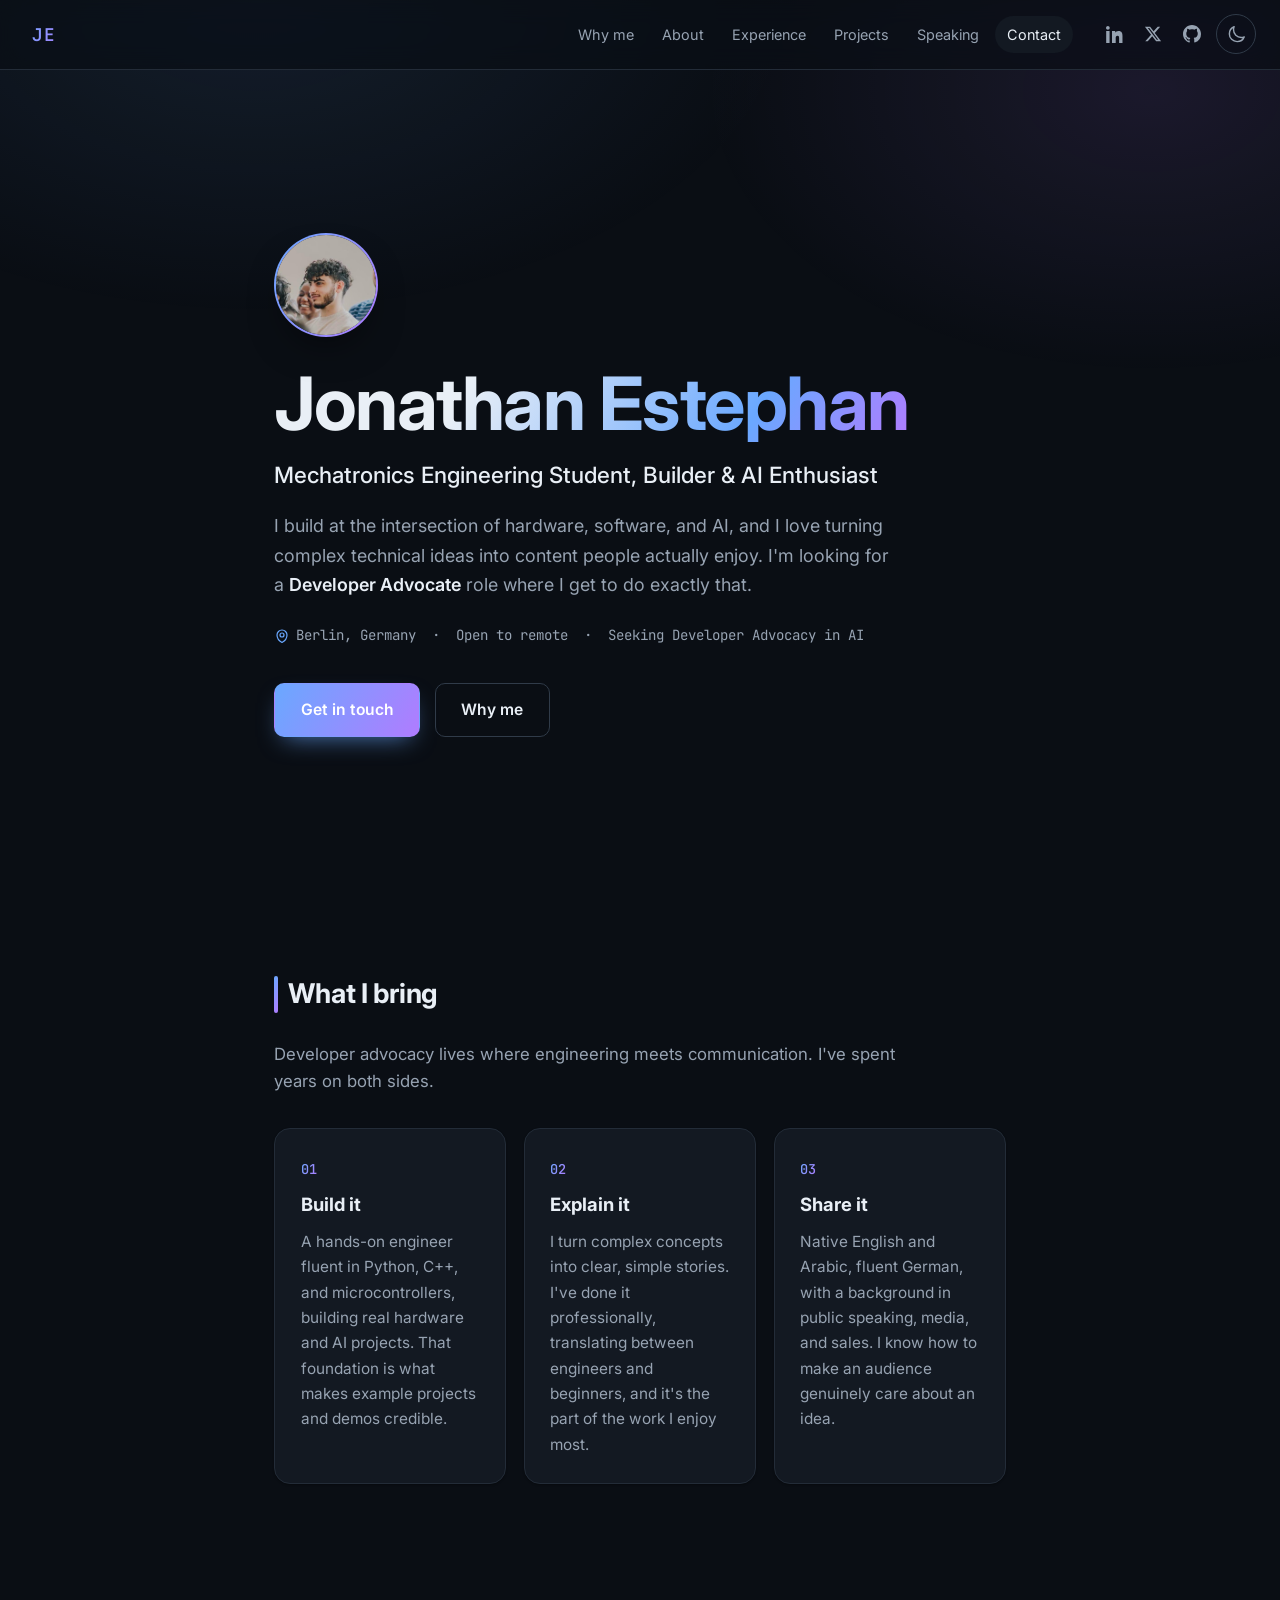
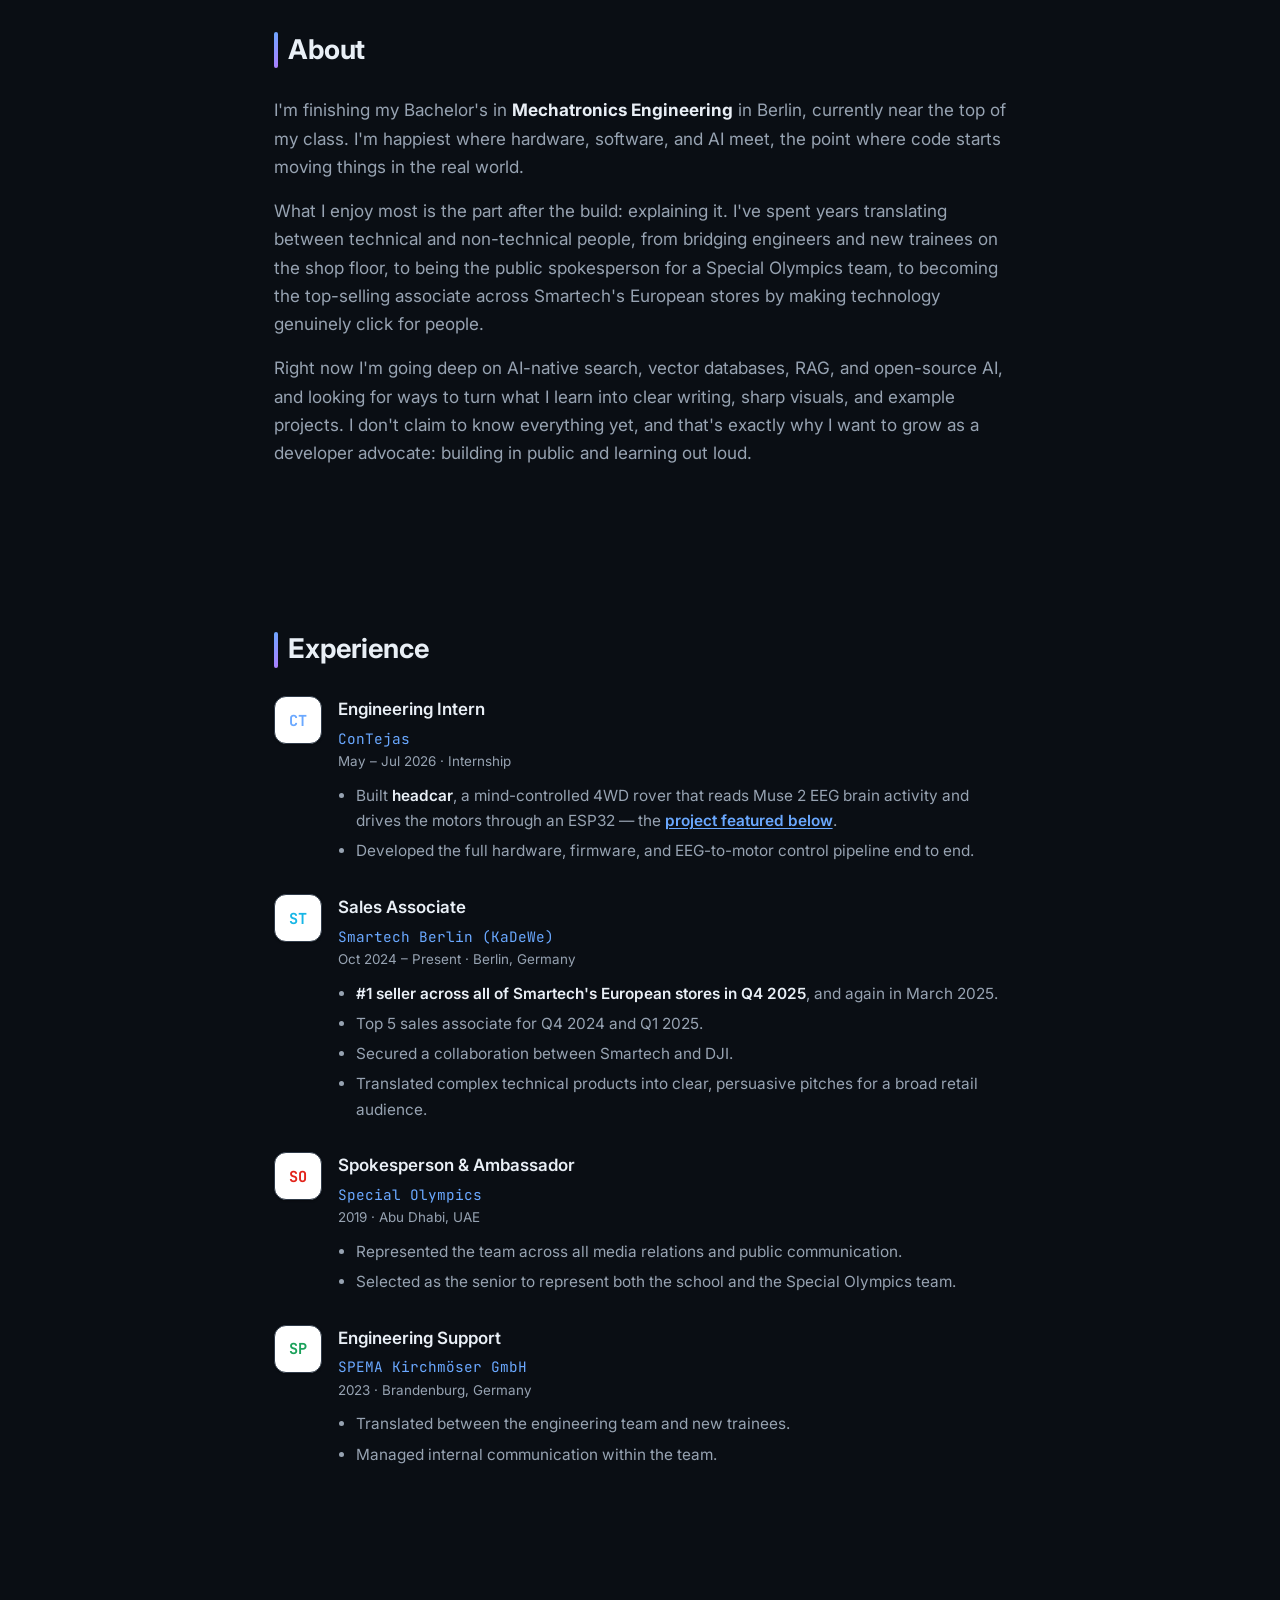
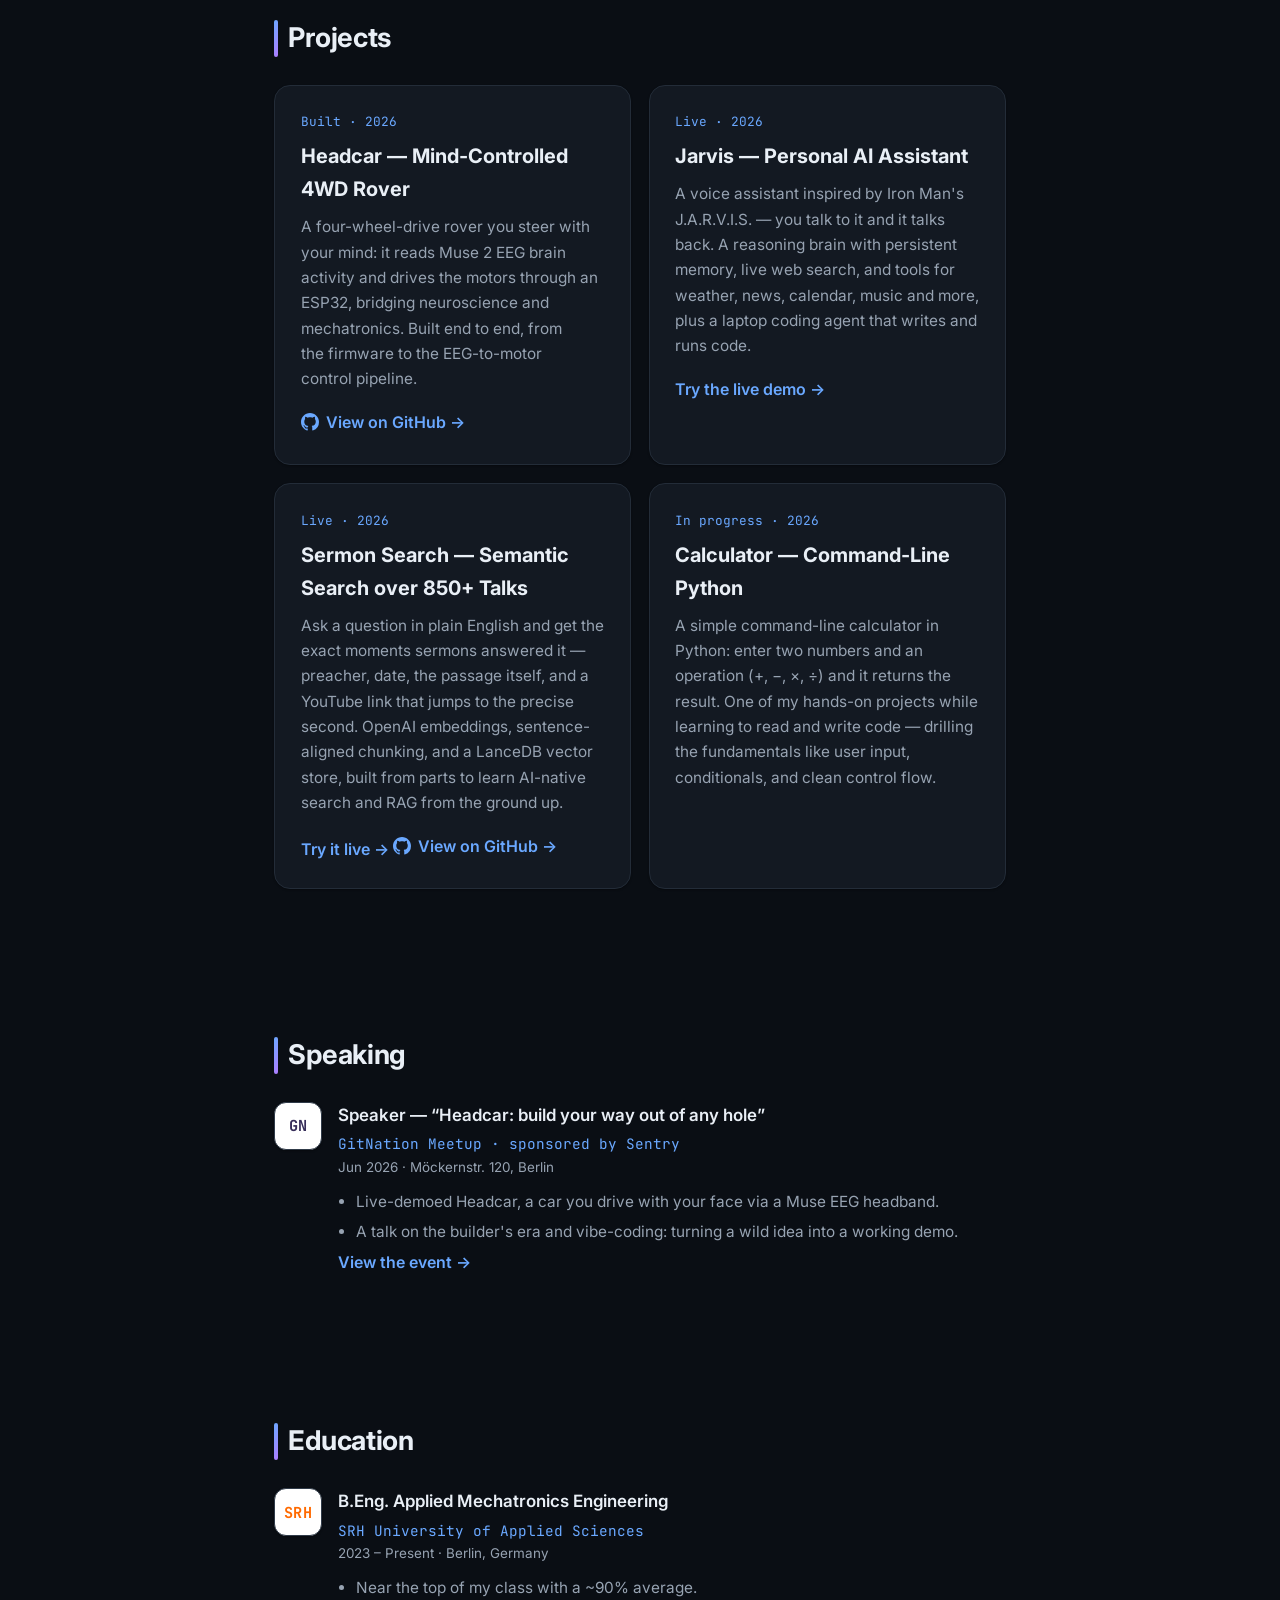
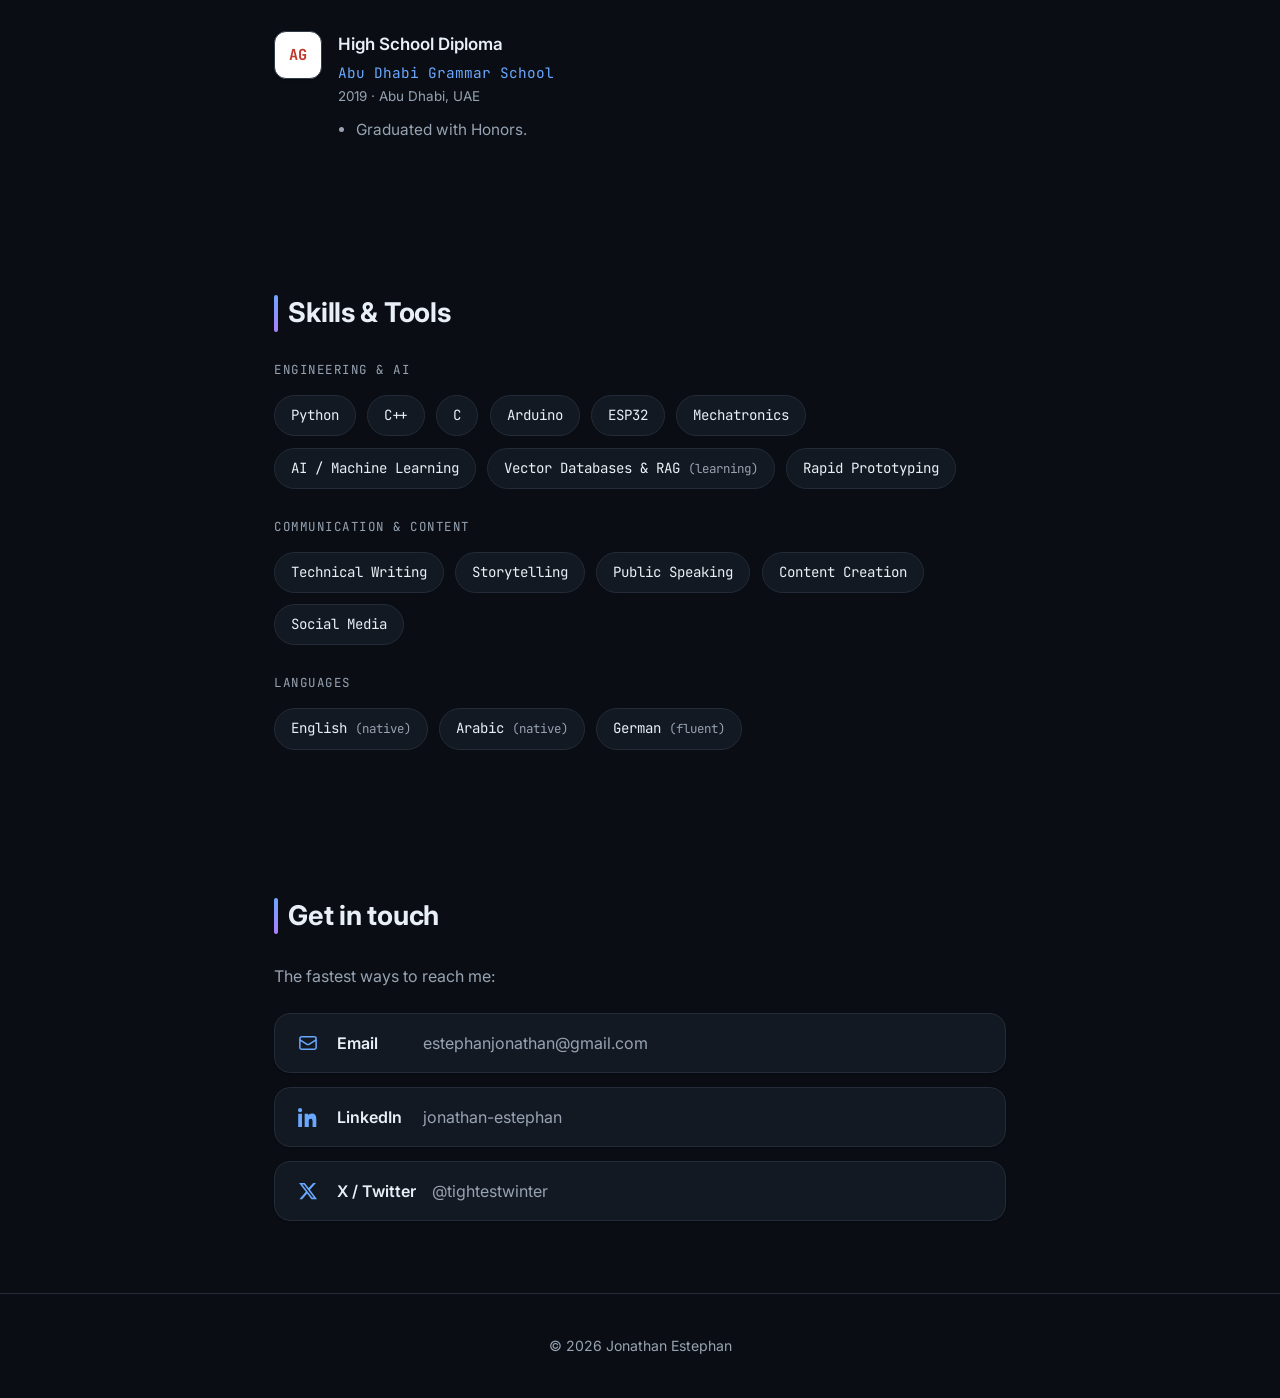
==== index.html @ 9e96f010 "Site: sermon search is live — card gets Try it live + GitHub links Co-Authored-By: Claude Fable 5 <n" ====
<!DOCTYPE html>
<!--
  ============================================================================
  index.html  —  Jonathan Estephan's personal website
  ============================================================================
  This is the STRUCTURE of the page (the skeleton).
  - HTML = content & structure  (this file)
  - CSS  = looks & layout       (styles.css)
  - JS   = behaviour/interaction (script.js)

  Single-page site, in order:
    1. <header>            sticky top bar (logo + light/dark toggle)
    2. <section id="hero">       big intro + pitch
    3. <section id="value">      "Build it · Explain it · Share it"
    4. <section id="about">      the story
    5. <section id="experience"> work history
    6. <section id="projects">   the rover
    7. <section id="education">  degrees
    8. <section id="skills">     skills & tools
    9. <section id="contact">    email, LinkedIn, X
  Print (Ctrl/Cmd+P) shows a lean CV: Experience, Projects, Education, Skills.
    9. <footer>
  ============================================================================
-->
<html lang="en">

<head>
  <!-- charset = which characters the page understands. utf-8 supports almost everything. -->
  <meta charset="UTF-8" />

  <!-- This line makes the site resize nicely on phones (very important for recruiters on mobile). -->
  <meta name="viewport" content="width=device-width, initial-scale=1.0" />

  <!-- The text shown in the browser tab and in Google search results. -->
  <title>Jonathan Estephan — Builder, Communicator &amp; AI Enthusiast</title>

  <!-- A one-line description search engines show under the title. -->
  <meta name="description"
    content="Jonathan Estephan — Mechatronics engineer and AI enthusiast who turns complex technical ideas into clear content. Seeking a Developer Advocate role." />

  <!-- Favicon (browser tab icon) + Apple touch icon: circular profile photo. -->
  <link rel="icon" type="image/png" href="favicon-avatar.png" />
  <link rel="apple-touch-icon" href="favicon-avatar.png" />

  <!-- Link to our stylesheet (the file that controls how everything looks). -->
  <link rel="stylesheet" href="styles.css" />

  <!-- Load clean fonts from Google Fonts. 'Inter' for body text, 'JetBrains Mono' for techy accents. -->
  <link rel="preconnect" href="https://fonts.googleapis.com" />
  <link rel="preconnect" href="https://fonts.gstatic.com" crossorigin />
  <link
    href="https://fonts.googleapis.com/css2?family=Inter:wght@400;500;600;700&family=JetBrains+Mono:wght@400;500&display=swap"
    rel="stylesheet" />
</head>

<body>

  <!-- ======================================================================
       1. HEADER  —  sticky bar at the very top
       ====================================================================== -->
  <header class="site-header">
    <!-- Logo on the left: shows "JE" initials at the top of the page, then
         smoothly cross-fades into a small profile photo as you scroll down.
         The swap is driven by the "scrolled" class that script.js toggles. -->
    <a href="#hero" class="logo" aria-label="Jonathan Estephan — back to top">
      <span class="logo-text">JE</span>
      <span class="logo-photo"><img src="me.jpeg" alt="" /></span>
    </a>

    <!-- Section nav. Hidden at the top of the page, then pops up (fade + slide)
         exactly like the avatar once you've scrolled past the hero. On mobile
         these collapse and the bottom dock (further down) takes over instead. -->
    <nav class="nav" aria-label="Sections">
      <a href="#value">Why me</a>
      <a href="#about">About</a>
      <a href="#experience">Experience</a>
      <a href="#projects">Projects</a>
      <a href="#speaking">Speaking</a>
      <a href="#contact">Contact</a>
    </nav>

    <!-- Social links (always visible in the header). -->
    <div class="socials">
      <a class="social-link" href="https://www.linkedin.com/in/jonathan-estephan-96b129334/"
        target="_blank" rel="noopener" aria-label="LinkedIn">
        <svg viewBox="0 0 24 24" fill="currentColor" aria-hidden="true"><path d="M4.98 3.5A2.5 2.5 0 1 1 0 3.5a2.5 2.5 0 0 1 4.98 0zM.25 8h4.5V24H.25zM8 8h4.3v2.2h.06c.6-1.1 2.06-2.25 4.24-2.25 4.53 0 5.37 2.98 5.37 6.86V24h-4.5v-6.32c0-1.51-.03-3.45-2.1-3.45-2.1 0-2.42 1.64-2.42 3.34V24H8z"/></svg>
      </a>
      <a class="social-link" href="https://x.com/tightestwinter"
        target="_blank" rel="noopener" aria-label="X (Twitter)">
        <svg viewBox="0 0 24 24" fill="currentColor" aria-hidden="true"><path d="M18.244 2.25h3.308l-7.227 8.26 8.502 11.24H16.17l-5.214-6.817L4.99 21.75H1.68l7.73-8.835L1.254 2.25H8.08l4.713 6.231 5.45-6.231zm-1.161 17.52h1.833L7.084 4.126H5.117z"/></svg>
      </a>
      <a class="social-link" href="https://github.com/Estephan14"
        target="_blank" rel="noopener" aria-label="GitHub">
        <svg viewBox="0 0 16 16" fill="currentColor" aria-hidden="true"><path fill-rule="evenodd" d="M8 0C3.58 0 0 3.58 0 8c0 3.54 2.29 6.53 5.47 7.59.4.07.55-.17.55-.38 0-.19-.01-.82-.01-1.49-2.01.37-2.53-.49-2.69-.94-.09-.23-.48-.94-.82-1.13-.28-.15-.68-.52-.01-.53.63-.01 1.08.58 1.23.82.72 1.21 1.87.87 2.33.66.07-.52.28-.87.51-1.07-1.78-.2-3.64-.89-3.64-3.95 0-.87.31-1.59.82-2.15-.08-.2-.36-1.02.08-2.12 0 0 .67-.21 2.2.82.64-.18 1.32-.27 2-.27.68 0 1.36.09 2 .27 1.53-1.04 2.2-.82 2.2-.82.44 1.1.16 1.92.08 2.12.51.56.82 1.27.82 2.15 0 3.07-1.87 3.75-3.65 3.95.29.25.54.73.54 1.48 0 1.07-.01 1.93-.01 2.2 0 .21.15.46.55.38A8.013 8.013 0 0 0 16 8c0-4.42-3.58-8-8-8Z"/></svg>
      </a>
    </div>

    <!-- The light/dark toggle. Both icons live here; CSS shows the right one
         for the current theme (no JavaScript icon-swapping needed). -->
    <button id="theme-toggle" class="theme-toggle" aria-label="Toggle light and dark mode">
      <svg class="icon-moon" viewBox="0 0 24 24" fill="none" stroke="currentColor" stroke-width="1.8" stroke-linecap="round" stroke-linejoin="round" aria-hidden="true"><path d="M21.752 15.002A9.72 9.72 0 0 1 18 15.75c-5.385 0-9.75-4.365-9.75-9.75 0-1.33.266-2.597.748-3.752A9.753 9.753 0 0 0 3 11.25C3 16.635 7.365 21 12.75 21a9.753 9.753 0 0 0 9.002-5.998Z"/></svg>
      <svg class="icon-sun" viewBox="0 0 24 24" fill="none" stroke="currentColor" stroke-width="1.8" stroke-linecap="round" stroke-linejoin="round" aria-hidden="true"><path d="M12 3v2.25m6.364.386-1.591 1.591M21 12h-2.25m-.386 6.364-1.591-1.591M12 18.75V21m-4.773-4.227-1.591 1.591M5.25 12H3m4.227-4.773L5.636 5.636M15.75 12a3.75 3.75 0 1 1-7.5 0 3.75 3.75 0 0 1 7.5 0Z"/></svg>
    </button>
  </header>

  <!-- ======================================================================
       2. HERO  —  the first big thing visitors see
       ====================================================================== -->
  <section id="hero" class="hero">
    <!-- Avatar: a real photo. The wrapper is the circle; the inner <img> is
         zoomed in slightly and positioned to frame the face. -->
    <div class="avatar">
      <img src="me.jpeg" alt="Jonathan Estephan" />
    </div>

    <!-- The main heading. There should only ever be ONE <h1> per page. -->
    <h1 class="hero-name">Jonathan Estephan</h1>

    <!-- The tagline under your name. -->
    <p class="hero-tagline">Mechatronics Engineering Student, Builder &amp; AI Enthusiast</p>

    <!-- A short pitch that frames what I'm looking for. -->
    <p class="hero-pitch">
      I build at the intersection of hardware, software, and AI, and I love turning
      complex technical ideas into content people actually enjoy. I'm looking for a
      <strong>Developer Advocate</strong> role where I get to do exactly that.
    </p>

    <!-- A short status line: where I am + what I'm after. -->
    <p class="hero-location">
      <svg class="loc-icon" viewBox="0 0 24 24" fill="none" stroke="currentColor" stroke-width="1.8" stroke-linecap="round" stroke-linejoin="round" aria-hidden="true"><path d="M15 10.5a3 3 0 1 1-6 0 3 3 0 0 1 6 0Z"/><path d="M19.5 10.5c0 7.142-7.5 11.25-7.5 11.25S4.5 17.642 4.5 10.5a7.5 7.5 0 1 1 15 0Z"/></svg>
      Berlin, Germany &nbsp;·&nbsp; Open to remote &nbsp;·&nbsp; Seeking Developer Advocacy in AI
    </p>

    <!-- This contact line is hidden on screen and ONLY appears when the page is
         printed / saved as PDF, where it becomes the CV header. -->
    <p class="print-only print-contact">
      <a href="mailto:estephanjonathan@gmail.com">estephanjonathan@gmail.com</a>
      &nbsp;·&nbsp;
      <a href="https://www.linkedin.com/in/jonathan-estephan-96b129334/">linkedin.com/in/jonathan-estephan</a>
      &nbsp;·&nbsp;
      <a href="https://x.com/tightestwinter">x.com/tightestwinter</a>
      &nbsp;·&nbsp; Berlin, Germany &nbsp;·&nbsp; Open to remote
    </p>

    <!-- Call-to-action buttons. (The page still prints to a clean CV via the
         browser's own print dialog / Ctrl+P, styled by the print stylesheet.) -->
    <div class="hero-buttons">
      <a href="#contact" class="btn btn-primary">Get in touch</a>
      <a href="#value" class="btn btn-ghost">Why me</a>
    </div>
  </section>

  <!-- ======================================================================
       3. VALUE  —  the three things a developer advocate does, and why I fit
       ====================================================================== -->
  <section id="value" class="section">
    <h2 class="section-title">What I bring</h2>
    <p class="section-lead">
      Developer advocacy lives where engineering meets communication. I've spent years on both sides.
    </p>

    <div class="pillar-grid">
      <article class="pillar card">
        <span class="pillar-kicker">01</span>
        <h3>Build it</h3>
        <p>
          A hands-on engineer fluent in Python, C++, and microcontrollers, building real
          hardware and AI projects. That foundation is what makes example projects and demos
          credible.
        </p>
      </article>

      <article class="pillar card">
        <span class="pillar-kicker">02</span>
        <h3>Explain it</h3>
        <p>
          I turn complex concepts into clear, simple stories. I've done it professionally,
          translating between engineers and beginners, and it's the part of the work I enjoy most.
        </p>
      </article>

      <article class="pillar card">
        <span class="pillar-kicker">03</span>
        <h3>Share it</h3>
        <p>
          Native English and Arabic, fluent German, with a background in public speaking, media,
          and sales. I know how to make an audience genuinely care about an idea.
        </p>
      </article>
    </div>
  </section>

  <!-- ======================================================================
       4. ABOUT  —  the story
       ====================================================================== -->
  <section id="about" class="section">
    <h2 class="section-title">About</h2>
    <div class="about-text">
      <p>
        I'm finishing my Bachelor's in <strong>Mechatronics Engineering</strong> in Berlin,
        currently near the top of my class. I'm happiest where hardware, software, and AI meet,
        the point where code starts moving things in the real world.
      </p>
      <p>
        What I enjoy most is the part after the build: explaining it. I've spent years
        translating between technical and non-technical people, from bridging engineers and new
        trainees on the shop floor, to being the public spokesperson for a Special Olympics team,
        to becoming the top-selling associate across Smartech's European stores by making
        technology genuinely click for people.
      </p>
      <p>
        Right now I'm going deep on AI-native search, vector databases, RAG, and open-source AI,
        and looking for ways to turn what I learn into clear writing, sharp visuals, and example
        projects. I don't claim to know everything yet, and that's exactly why I want to grow as a
        developer advocate: building in public and learning out loud.
      </p>
    </div>
  </section>

  <!-- ======================================================================
       5. EXPERIENCE  —  work history, framed for advocacy
       ====================================================================== -->
  <section id="experience" class="section">
    <h2 class="section-title">Experience</h2>

    <div class="xp-list">

      <article class="xp-item">
        <!-- Company logo (white chip). Drop a real file at the src path and it
             appears; until then the monogram fallback shows. -->
        <span class="xp-logo" style="--logo: #6aa8ff" aria-hidden="true">
          <img class="xp-logo-img" src="logos/contejas.png" alt="" onerror="this.remove()" />
          <span class="xp-logo-text">CT</span>
        </span>
        <div class="xp-body">
          <p class="xp-role">Engineering Intern</p>
          <p class="xp-org">ConTejas</p>
          <p class="xp-meta">May – Jul 2026 · Internship</p>
          <ul>
            <li>
              Built <strong>headcar</strong>, a mind-controlled 4WD rover that reads Muse 2 EEG
              brain activity and drives the motors through an ESP32 — the
              <a href="#projects" class="inline-link">project featured below</a>.
            </li>
            <li>Developed the full hardware, firmware, and EEG-to-motor control pipeline end to end.</li>
          </ul>
        </div>
      </article>

      <article class="xp-item">
        <span class="xp-logo" style="--logo: #16b6e6" aria-hidden="true">
          <img class="xp-logo-img" src="logos/smartech.png" alt="" onerror="this.remove()" />
          <span class="xp-logo-text">ST</span>
        </span>
        <div class="xp-body">
          <p class="xp-role">Sales Associate</p>
          <p class="xp-org">Smartech Berlin (KaDeWe)</p>
          <p class="xp-meta">Oct 2024 – Present · Berlin, Germany</p>
          <ul>
            <li><strong>#1 seller across all of Smartech's European stores in Q4 2025</strong>, and again in March 2025.</li>
            <li>Top 5 sales associate for Q4 2024 and Q1 2025.</li>
            <li>Secured a collaboration between Smartech and DJI.</li>
            <li>Translated complex technical products into clear, persuasive pitches for a broad retail audience.</li>
          </ul>
        </div>
      </article>

      <article class="xp-item">
        <span class="xp-logo" style="--logo: #e2231a" aria-hidden="true">
          <img class="xp-logo-img" src="logos/special-olympics.png" alt="" onerror="this.remove()" />
          <span class="xp-logo-text">SO</span>
        </span>
        <div class="xp-body">
          <p class="xp-role">Spokesperson &amp; Ambassador</p>
          <p class="xp-org">Special Olympics</p>
          <p class="xp-meta">2019 · Abu Dhabi, UAE</p>
          <ul>
            <li>Represented the team across all media relations and public communication.</li>
            <li>Selected as the senior to represent both the school and the Special Olympics team.</li>
          </ul>
        </div>
      </article>

      <article class="xp-item">
        <span class="xp-logo" style="--logo: #1aa15a" aria-hidden="true">
          <img class="xp-logo-img" src="logos/spema.png" alt="" onerror="this.remove()" />
          <span class="xp-logo-text">SP</span>
        </span>
        <div class="xp-body">
          <p class="xp-role">Engineering Support</p>
          <p class="xp-org">SPEMA Kirchmöser GmbH</p>
          <p class="xp-meta">2023 · Brandenburg, Germany</p>
          <ul>
            <li>Translated between the engineering team and new trainees.</li>
            <li>Managed internal communication within the team.</li>
          </ul>
        </div>
      </article>

    </div>
  </section>

  <!-- ======================================================================
       6. PROJECTS
       ====================================================================== -->
  <section id="projects" class="section">
    <h2 class="section-title">Projects</h2>

    <!-- This is a "card grid". Add more <article class="project-card"> blocks later. -->
    <div class="project-grid">

      <!-- ----- Current project ----- -->
      <article class="project-card card">
        <p class="project-tag">Built · 2026</p>
        <h3 class="project-title">Headcar — Mind-Controlled 4WD Rover</h3>
        <p class="project-desc">
          A four-wheel-drive rover you steer with your mind: it reads Muse 2 EEG brain activity
          and drives the motors through an ESP32, bridging neuroscience and mechatronics. Built
          end to end, from the firmware to the EEG-to-motor control pipeline.
        </p>
        <!-- Link to the project's source code on GitHub. -->
        <a href="https://github.com/TejasQ/headcar" class="project-link" target="_blank" rel="noopener">
          <!-- Inline GitHub logo. fill="currentColor" makes it match the link colour. -->
          <svg class="project-link-icon" viewBox="0 0 16 16" width="18" height="18" aria-hidden="true">
            <path fill="currentColor" fill-rule="evenodd" d="M8 0C3.58 0 0 3.58 0 8c0 3.54 2.29 6.53 5.47 7.59.4.07.55-.17.55-.38 0-.19-.01-.82-.01-1.49-2.01.37-2.53-.49-2.69-.94-.09-.23-.48-.94-.82-1.13-.28-.15-.68-.52-.01-.53.63-.01 1.08.58 1.23.82.72 1.21 1.87.87 2.33.66.07-.52.28-.87.51-1.07-1.78-.2-3.64-.89-3.64-3.95 0-.87.31-1.59.82-2.15-.08-.2-.36-1.02.08-2.12 0 0 .67-.21 2.2.82.64-.18 1.32-.27 2-.27.68 0 1.36.09 2 .27 1.53-1.04 2.2-.82 2.2-.82.44 1.1.16 1.92.08 2.12.51.56.82 1.27.82 2.15 0 3.07-1.87 3.75-3.65 3.95.29.25.54.73.54 1.48 0 1.07-.01 1.93-.01 2.2 0 .21.15.46.55.38A8.013 8.013 0 0 0 16 8c0-4.42-3.58-8-8-8Z"></path>
          </svg>
          View on GitHub →
        </a>
      </article>

      <!-- ----- Jarvis ----- -->
      <article class="project-card card">
        <p class="project-tag">Live · 2026</p>
        <h3 class="project-title">Jarvis — Personal AI Assistant</h3>
        <p class="project-desc">
          A voice assistant inspired by Iron Man's J.A.R.V.I.S. — you talk to it and it talks
          back. A reasoning brain with persistent memory, live web search, and tools for weather,
          news, calendar, music and more, plus a laptop coding agent that writes and runs code.
        </p>
        <a href="https://jarvis-seven-ruddy.vercel.app/demo.html" class="project-link" target="_blank" rel="noopener">
          Try the live demo →
        </a>
      </article>

      <!-- ----- Sermon Search (vector / RAG showcase) ----- -->
      <article class="project-card card">
        <p class="project-tag">Live · 2026</p>
        <h3 class="project-title">Sermon Search — Semantic Search over 850+ Talks</h3>
        <p class="project-desc">
          Ask a question in plain English and get the exact moments sermons answered it —
          preacher, date, the passage itself, and a YouTube link that jumps to the precise
          second. OpenAI embeddings, sentence-aligned chunking, and a LanceDB vector store,
          built from parts to learn AI-native search and RAG from the ground up.
        </p>
        <a href="https://jarvis-seven-ruddy.vercel.app/sermons" class="project-link" target="_blank" rel="noopener">
          Try it live →
        </a>
        <a href="https://github.com/Estephan14/mosaik-sermon-search" class="project-link" target="_blank" rel="noopener">
          <svg class="project-link-icon" viewBox="0 0 16 16" width="18" height="18" aria-hidden="true">
            <path fill="currentColor" fill-rule="evenodd" d="M8 0C3.58 0 0 3.58 0 8c0 3.54 2.29 6.53 5.47 7.59.4.07.55-.17.55-.38 0-.19-.01-.82-.01-1.49-2.01.37-2.53-.49-2.69-.94-.09-.23-.48-.94-.82-1.13-.28-.15-.68-.52-.01-.53.63-.01 1.08.58 1.23.82.72 1.21 1.87.87 2.33.66.07-.52.28-.87.51-1.07-1.78-.2-3.64-.89-3.64-3.95 0-.87.31-1.59.82-2.15-.08-.2-.36-1.02.08-2.12 0 0 .67-.21 2.2.82.64-.18 1.32-.27 2-.27.68 0 1.36.09 2 .27 1.53-1.04 2.2-.82 2.2-.82.44 1.1.16 1.92.08 2.12.51.56.82 1.27.82 2.15 0 3.07-1.87 3.75-3.65 3.95.29.25.54.73.54 1.48 0 1.07-.01 1.93-.01 2.2 0 .21.15.46.55.38A8.013 8.013 0 0 0 16 8c0-4.42-3.58-8-8-8Z"></path>
          </svg>
          View on GitHub →
        </a>
      </article>

      <!-- ----- Calculator ----- -->
      <article class="project-card card">
        <p class="project-tag">In progress · 2026</p>
        <h3 class="project-title">Calculator — Command-Line Python</h3>
        <p class="project-desc">
          A simple command-line calculator in Python: enter two numbers and an operation
          (+, −, ×, ÷) and it returns the result. One of my hands-on projects while learning
          to read and write code — drilling the fundamentals like user input, conditionals,
          and clean control flow.
        </p>
      </article>

    </div>
  </section>

  <!-- ======================================================================
       6.5 SPEAKING
       ====================================================================== -->
  <section id="speaking" class="section">
    <h2 class="section-title">Speaking</h2>

    <div class="xp-list">
      <article class="xp-item">
        <span class="xp-logo" style="--logo: #362d59" aria-hidden="true">
          <span class="xp-logo-text">GN</span>
        </span>
        <div class="xp-body">
          <p class="xp-role">Speaker — &ldquo;Headcar: build your way out of any hole&rdquo;</p>
          <p class="xp-org">GitNation Meetup · sponsored by Sentry</p>
          <p class="xp-meta">Jun 2026 · Möckernstr. 120, Berlin</p>
          <ul>
            <li>Live-demoed Headcar, a car you drive with your face via a Muse EEG headband.</li>
            <li>A talk on the builder's era and vibe-coding: turning a wild idea into a working demo.</li>
          </ul>
          <!-- The event's public page — my name is on the speaker agenda
               ("20:25 — How I Built a Brain Controlled Car with AI"). -->
          <a href="https://lu.ma/y5qr2i2t" class="project-link" target="_blank" rel="noopener">
            View the event →
          </a>
        </div>
      </article>
    </div>
  </section>

  <!-- ======================================================================
       7. EDUCATION
       ====================================================================== -->
  <section id="education" class="section">
    <h2 class="section-title">Education</h2>

    <div class="xp-list">
      <article class="xp-item">
        <span class="xp-logo" style="--logo: #ff6a00" aria-hidden="true">
          <img class="xp-logo-img" src="logos/srh.png" alt="" onerror="this.remove()" />
          <span class="xp-logo-text">SRH</span>
        </span>
        <div class="xp-body">
          <p class="xp-role">B.Eng. Applied Mechatronics Engineering</p>
          <p class="xp-org">SRH University of Applied Sciences</p>
          <p class="xp-meta">2023 – Present · Berlin, Germany</p>
          <ul>
            <li>Near the top of my class with a ~90% average.</li>
          </ul>
        </div>
      </article>

      <article class="xp-item">
        <span class="xp-logo" style="--logo: #c0392b" aria-hidden="true">
          <img class="xp-logo-img" src="logos/ags.png" alt="" onerror="this.remove()" />
          <span class="xp-logo-text">AG</span>
        </span>
        <div class="xp-body">
          <p class="xp-role">High School Diploma</p>
          <p class="xp-org">Abu Dhabi Grammar School</p>
          <p class="xp-meta">2019 · Abu Dhabi, UAE</p>
          <ul>
            <li>Graduated with Honors.</li>
          </ul>
        </div>
      </article>
    </div>
  </section>

  <!-- ======================================================================
       8. SKILLS & TOOLS  —  grouped for quick scanning
       ====================================================================== -->
  <section id="skills" class="section">
    <h2 class="section-title">Skills &amp; Tools</h2>

    <div class="skill-group">
      <p class="skill-group-title">Engineering &amp; AI</p>
      <ul class="skill-tags">
        <li>Python</li>
        <li>C++</li>
        <li>C</li>
        <li>Arduino</li>
        <li>ESP32</li>
        <li>Mechatronics</li>
        <li>AI / Machine Learning</li>
        <li>Vector Databases &amp; RAG <span class="tag-note">(learning)</span></li>
        <li>Rapid Prototyping</li>
      </ul>
    </div>

    <div class="skill-group">
      <p class="skill-group-title">Communication &amp; Content</p>
      <ul class="skill-tags">
        <li>Technical Writing</li>
        <li>Storytelling</li>
        <li>Public Speaking</li>
        <li>Content Creation</li>
        <li>Social Media</li>
      </ul>
    </div>

    <div class="skill-group">
      <p class="skill-group-title">Languages</p>
      <ul class="skill-tags">
        <li>English <span class="tag-note">(native)</span></li>
        <li>Arabic <span class="tag-note">(native)</span></li>
        <li>German <span class="tag-note">(fluent)</span></li>
      </ul>
    </div>
  </section>

  <!-- ======================================================================
       8. CONTACT  —  the main goal of the site
       ====================================================================== -->
  <section id="contact" class="section contact">
    <h2 class="section-title">Get in touch</h2>
    <p class="contact-intro">The fastest ways to reach me:</p>

    <div class="contact-list">
      <!-- Email: the "mailto:" makes it open the visitor's email app when clicked. -->
      <a class="contact-item card" href="mailto:estephanjonathan@gmail.com">
        <span class="contact-icon">
          <svg viewBox="0 0 24 24" fill="none" stroke="currentColor" stroke-width="1.8" stroke-linecap="round" stroke-linejoin="round" aria-hidden="true"><path d="M21.75 6.75v10.5a2.25 2.25 0 0 1-2.25 2.25h-15a2.25 2.25 0 0 1-2.25-2.25V6.75m19.5 0A2.25 2.25 0 0 0 19.5 4.5h-15a2.25 2.25 0 0 0-2.25 2.25m19.5 0v.243a2.25 2.25 0 0 1-1.07 1.916l-7.5 4.615a2.25 2.25 0 0 1-2.36 0L3.32 8.91a2.25 2.25 0 0 1-1.07-1.916V6.75"/></svg>
        </span>
        <span class="contact-label">Email</span>
        <span class="contact-value">estephanjonathan@gmail.com</span>
      </a>

      <!-- LinkedIn: target="_blank" opens it in a new tab; rel="noopener" is a safety best-practice. -->
      <a class="contact-item card" href="https://www.linkedin.com/in/jonathan-estephan-96b129334/"
        target="_blank" rel="noopener">
        <span class="contact-icon">
          <svg viewBox="0 0 24 24" fill="currentColor" aria-hidden="true"><path d="M4.98 3.5A2.5 2.5 0 1 1 0 3.5a2.5 2.5 0 0 1 4.98 0zM.25 8h4.5V24H.25zM8 8h4.3v2.2h.06c.6-1.1 2.06-2.25 4.24-2.25 4.53 0 5.37 2.98 5.37 6.86V24h-4.5v-6.32c0-1.51-.03-3.45-2.1-3.45-2.1 0-2.42 1.64-2.42 3.34V24H8z"/></svg>
        </span>
        <span class="contact-label">LinkedIn</span>
        <span class="contact-value">jonathan-estephan</span>
      </a>

      <!-- X / Twitter -->
      <a class="contact-item card" href="https://x.com/tightestwinter" target="_blank" rel="noopener">
        <span class="contact-icon">
          <svg viewBox="0 0 24 24" fill="currentColor" aria-hidden="true"><path d="M18.244 2.25h3.308l-7.227 8.26 8.502 11.24H16.17l-5.214-6.817L4.99 21.75H1.68l7.73-8.835L1.254 2.25H8.08l4.713 6.231 5.45-6.231zm-1.161 17.52h1.833L7.084 4.126H5.117z"/></svg>
        </span>
        <span class="contact-label">X / Twitter</span>
        <span class="contact-value">@tightestwinter</span>
      </a>

      <!-- Tip: visitors can also hit "Save as PDF" in the hero to get my CV. -->
    </div>
  </section>

  <!-- ======================================================================
       9. FOOTER
       ====================================================================== -->
  <footer class="site-footer">
    <!-- The year is filled in automatically by script.js so it's never out of date. -->
    <p>© <span id="year"></span> Jonathan Estephan</p>
  </footer>

  <!-- ======================================================================
       MOBILE DOCK  —  a thumb-friendly floating toolbar (phones only)
       ====================================================================== -->
  <nav class="dock" aria-label="Quick navigation">
    <a href="#about">About</a>
    <a href="#experience">Work</a>
    <a href="#projects">Projects</a>
    <a href="#speaking">Speaking</a>
    <a href="#contact">Contact</a>
  </nav>

  <!-- Load the JavaScript LAST so the HTML above already exists when the script runs. -->
  <script src="script.js"></script>
</body>

</html>
---- styles.css ----
/* ===========================================================================
   styles.css  —  all the LOOKS for the site
   ===========================================================================
   Reading order:
     1.  Variables (colours/sizes) + light/dark themes
     2.  Global resets, base styles & nice-to-haves (scrollbar, selection…)
     3.  Header
     4.  Hero
     5.  Generic section styles
     5b. Value pillars
     5c. Experience timeline
     6.  About
     6b. Skills
     7.  Projects
     8.  Contact
     9.  Footer
     10. Scroll-reveal animation
     11. Mobile responsiveness
     12. PRINT  —  turns the page into a polished PDF / CV
   =========================================================================== */


/* ---------------------------------------------------------------------------
   1. VARIABLES
   ---------------------------------------------------------------------------
   ':root' = the whole document. These are the DARK theme defaults.
--------------------------------------------------------------------------- */
:root {
  --bg: #0a0e14;            /* page background (deep, slightly blue-black) */
  --bg-soft: #131922;       /* panels / cards */
  --bg-elevated: #182029;   /* hover state for cards */
  --text: #e9eff6;          /* main text */
  --text-muted: #97a3b2;    /* dimmer text */
  --accent: #6aa8ff;        /* primary highlight (blue) */
  --accent-2: #b07cff;      /* secondary highlight (violet) */
  --border: #232c38;        /* subtle lines */
  --border-strong: #303b49; /* slightly stronger lines */
  --radius: 16px;
  --radius-sm: 10px;
  --max-width: 780px;

  /* A reusable two-colour gradient used on the name, buttons, accents. */
  --grad: linear-gradient(120deg, var(--accent), var(--accent-2));
  /* Soft shadows for depth. */
  --shadow: 0 1px 2px rgba(0, 0, 0, 0.3);
  --shadow-lg: 0 18px 40px -18px rgba(0, 0, 0, 0.7);
  --glow: 0 0 0 1px rgba(106, 168, 255, 0.25), 0 18px 50px -20px rgba(106, 168, 255, 0.45);
  /* Barely-there accent glow that follows the cursor on cards. Kept very low
     so it reads as a faint sheen, never a flashlight. */
  --sheen: rgba(150, 185, 255, 0.05);
}

/* LIGHT theme overrides (script.js toggles class="light" on <html>). */
html.light {
  --bg: #ffffff;
  --bg-soft: #f6f8fb;
  --bg-elevated: #eef2f7;
  --text: #0e141b;
  --text-muted: #56616f;
  --accent: #2f6bff;
  --accent-2: #7b3ff2;
  --border: #e6eaf0;
  --border-strong: #d7dde6;
  --shadow: 0 1px 2px rgba(16, 24, 40, 0.06);
  --shadow-lg: 0 18px 40px -20px rgba(16, 24, 40, 0.25);
  --glow: 0 0 0 1px rgba(47, 107, 255, 0.18), 0 18px 50px -22px rgba(47, 107, 255, 0.3);
  --sheen: rgba(47, 107, 255, 0.05);
}


/* ---------------------------------------------------------------------------
   2. GLOBAL RESETS & BASE
--------------------------------------------------------------------------- */
* {
  margin: 0;
  padding: 0;
  box-sizing: border-box;
}

html {
  scroll-behavior: smooth;
}

body {
  font-family: 'Inter', system-ui, sans-serif;
  background-color: var(--bg);
  color: var(--text);
  line-height: 1.65;
  /* Crisper text rendering. */
  -webkit-font-smoothing: antialiased;
  text-rendering: optimizeLegibility;
  transition: background-color 0.3s ease, color 0.3s ease;
  /* Stops the soft glow (below) from causing a horizontal scrollbar. */
  overflow-x: hidden;
}

/* A soft, fixed colour glow behind everything — gives the dark theme depth.
   pointer-events:none so it never blocks clicks. */
body::before {
  content: "";
  position: fixed;
  inset: 0;
  z-index: -1;
  pointer-events: none;
  background:
    radial-gradient(60% 50% at 20% 0%, rgba(106, 168, 255, 0.10), transparent 70%),
    radial-gradient(50% 45% at 90% 10%, rgba(176, 124, 255, 0.10), transparent 70%);
}

a {
  color: inherit;
  text-decoration: none;
}

/* Keyboard users get a clear, on-brand focus ring (mouse users don't). */
:focus-visible {
  outline: 2px solid var(--accent);
  outline-offset: 3px;
  border-radius: 4px;
}

/* On-brand text selection. */
::selection {
  background: var(--accent);
  color: #fff;
}

/* A slim, themed scrollbar (WebKit browsers). */
::-webkit-scrollbar {
  width: 11px;
}
::-webkit-scrollbar-thumb {
  background: var(--border-strong);
  border-radius: 999px;
  border: 3px solid var(--bg);
}
::-webkit-scrollbar-thumb:hover {
  background: var(--accent);
}

/* Anchored sections start below the sticky header instead of under it. */
.hero,
.section {
  scroll-margin-top: 90px;
}


/* ---------------------------------------------------------------------------
   3. HEADER (sticky top bar)
--------------------------------------------------------------------------- */
.site-header {
  position: sticky;
  top: 0;
  z-index: 10;
  display: flex;
  justify-content: space-between;
  align-items: center;
  padding: 0.9rem 1.5rem;
  /* Translucent + blur = a modern "frosted glass" bar over the content. */
  background-color: color-mix(in srgb, var(--bg) 72%, transparent);
  -webkit-backdrop-filter: saturate(150%) blur(12px);
  backdrop-filter: saturate(150%) blur(12px);
  border-bottom: 1px solid var(--border);
}

/* The logo box holds two stacked layers — "JE" and the photo — that swap. */
.logo {
  position: relative;
  display: block;
  width: 40px;
  height: 40px;
  overflow: hidden;
}

.logo-text {
  position: absolute;
  inset: 0;
  display: flex;
  align-items: center;
  justify-content: center;
  font-family: 'JetBrains Mono', monospace;
  font-weight: 600;
  font-size: 1.1rem;
  letter-spacing: 1px;
  /* Gradient initials to match the name. */
  background: var(--grad);
  -webkit-background-clip: text;
  background-clip: text;
  color: transparent;
  transition: opacity 0.4s ease, transform 0.4s ease;
}

.logo-photo {
  position: absolute;
  top: 50%;
  left: 50%;
  width: 38px;
  height: 38px;
  margin: -19px 0 0 -19px;
  border-radius: 50%;
  overflow: hidden;
  border: 1px solid var(--accent);
  opacity: 0;
  transform: translateY(120%);
  transition: opacity 0.4s ease, transform 0.4s ease;
}
.logo-photo img {
  width: 100%;
  height: 100%;
  object-fit: cover;
  transform: scale(1.4);
  transform-origin: center 38%;
}

.site-header.scrolled .logo-text {
  opacity: 0;
  transform: translateY(-120%);
}
.site-header.scrolled .logo-photo {
  opacity: 1;
  transform: translateY(0);
}

.theme-toggle {
  display: grid;
  place-items: center;
  background: none;
  border: 1px solid var(--border-strong);
  border-radius: 50%;
  width: 40px;
  height: 40px;
  color: var(--text-muted);
  cursor: pointer;
  transition: border-color 0.2s ease, transform 0.2s ease, background-color 0.2s ease, color 0.2s ease;
}
.theme-toggle:hover {
  border-color: var(--accent);
  color: var(--accent);
  background-color: var(--bg-soft);
  transform: scale(1.08);
}
.theme-toggle svg {
  width: 19px;
  height: 19px;
}
/* Show the moon in dark mode, the sun in light mode (pure CSS, no JS swap). */
.theme-toggle .icon-sun {
  display: none;
}
html.light .theme-toggle .icon-moon {
  display: none;
}
html.light .theme-toggle .icon-sun {
  display: block;
}

/* ----- Header social icons ----- */
.socials {
  display: flex;
  align-items: center;
  gap: 0.15rem;
  margin: 0 0.4rem 0 0.75rem;
}
.social-link {
  display: grid;
  place-items: center;
  width: 36px;
  height: 36px;
  border-radius: 9px;
  color: var(--text-muted);
  transition: color 0.2s ease, background-color 0.2s ease, transform 0.2s ease;
}
.social-link:hover {
  color: var(--accent);
  background-color: var(--bg-soft);
  transform: translateY(-2px);
}
.social-link svg {
  width: 18px;
  height: 18px;
}

/* ----- Header section nav ----- */
.nav {
  display: flex;
  gap: 0.25rem;
  margin-left: auto;       /* pushes the nav over toward the toggle */
  margin-right: 0.75rem;
}
.nav a {
  font-size: 0.9rem;
  color: var(--text-muted);
  padding: 0.4rem 0.75rem;
  border-radius: 999px;
  /* Hidden until scrolled: sits slightly low and transparent, can't be clicked. */
  opacity: 0;
  transform: translateY(10px);
  pointer-events: none;
  transition: color 0.2s ease, background-color 0.2s ease,
    opacity 0.4s ease, transform 0.4s ease;
}
.nav a:hover {
  color: var(--text);
  background-color: var(--bg-soft);
}
/* The section currently in view (set by script.js). */
.nav a.active {
  color: var(--text);
  background-color: var(--bg-soft);
}

/* When scrolled (same trigger as the avatar), the links pop up and become
   clickable. A tiny per-link delay makes them cascade in. */
.site-header.scrolled .nav a {
  opacity: 1;
  transform: none;
  pointer-events: auto;
}
.site-header.scrolled .nav a:nth-child(1) { transition-delay: 0.04s; }
.site-header.scrolled .nav a:nth-child(2) { transition-delay: 0.08s; }
.site-header.scrolled .nav a:nth-child(3) { transition-delay: 0.12s; }
.site-header.scrolled .nav a:nth-child(4) { transition-delay: 0.16s; }
.site-header.scrolled .nav a:nth-child(5) { transition-delay: 0.20s; }


/* ----- Mobile dock (floating bottom toolbar; phones only) ----- */
.dock {
  display: none;           /* shown only inside the mobile media query */
}


/* ---------------------------------------------------------------------------
   4. HERO
--------------------------------------------------------------------------- */
.hero {
  min-height: calc(100vh - 70px);
  display: flex;
  flex-direction: column;
  justify-content: center;
  align-items: flex-start;
  max-width: var(--max-width);
  margin: 0 auto;
  padding: 3rem 1.5rem;
}
/* Keep flex children within the column width so long text wraps (instead of
   taking its max-content width and overflowing the screen on mobile). */
.hero > * {
  max-width: 100%;
}

/* Circular avatar with a soft ring + glow. Inner <img> is zoomed to the face. */
.avatar {
  position: relative;
  width: 104px;
  height: 104px;
  border-radius: 50%;
  overflow: hidden;
  background-color: var(--bg-soft);
  border: 2px solid transparent;
  /* Gradient ring via two backgrounds (padding-box fill + border-box gradient). */
  background-image: linear-gradient(var(--bg-soft), var(--bg-soft)), var(--grad);
  background-origin: border-box;
  background-clip: padding-box, border-box;
  box-shadow: var(--shadow-lg);
  margin-bottom: 1.75rem;
}
.avatar img {
  width: 100%;
  height: 100%;
  object-fit: cover;
  transform: scale(1.4);
  transform-origin: center 38%;
}

/* The location/status line under the pitch. */
.hero-location {
  display: inline-flex;
  align-items: center;
  gap: 0.4rem;
  font-family: 'JetBrains Mono', monospace;
  font-size: 0.88rem;
  color: var(--text-muted);
  margin-top: 1.5rem;
}
.loc-icon {
  width: 16px;
  height: 16px;
  flex: 0 0 auto;
  color: var(--accent);
}

.hero-name {
  font-size: clamp(2.6rem, 8vw, 4.6rem);
  font-weight: 700;
  line-height: 1.05;
  letter-spacing: -0.02em;
  text-wrap: balance;
  /* Gradient text. */
  background: linear-gradient(120deg, var(--text) 30%, var(--accent) 75%, var(--accent-2));
  -webkit-background-clip: text;
  background-clip: text;
  color: transparent;
}

.hero-tagline {
  font-size: clamp(1.1rem, 3vw, 1.4rem);
  color: var(--text);
  font-weight: 500;
  margin-top: 0.9rem;
}

.hero-pitch {
  font-size: 1.12rem;
  color: var(--text-muted);
  margin-top: 1.1rem;
  max-width: 56ch;
  text-wrap: pretty;
}
.hero-pitch strong {
  color: var(--text);
  font-weight: 600;
}

.hero-buttons {
  display: flex;
  gap: 0.9rem;
  margin-top: 2.25rem;
  flex-wrap: wrap;
}


/* ----- Buttons ----- */
.btn {
  display: inline-flex;
  align-items: center;
  gap: 0.5rem;
  padding: 0.8rem 1.6rem;
  border-radius: var(--radius-sm);
  font-family: inherit;
  font-weight: 600;
  font-size: 0.98rem;
  cursor: pointer;
  border: 1px solid transparent;
  transition: transform 0.15s ease, box-shadow 0.2s ease, border-color 0.2s ease, background-color 0.2s ease;
}
.btn:hover {
  transform: translateY(-2px);
}
.btn:active {
  transform: translateY(0);
}

.btn-primary {
  background-image: var(--grad);
  color: #fff;
  box-shadow: 0 10px 24px -10px rgba(106, 168, 255, 0.7);
}
.btn-primary:hover {
  box-shadow: 0 16px 30px -10px rgba(106, 168, 255, 0.8);
}

.btn-ghost {
  border-color: var(--border-strong);
  color: var(--text);
  background-color: transparent;
}
.btn-ghost:hover {
  border-color: var(--accent);
  background-color: var(--bg-soft);
}


/* ---------------------------------------------------------------------------
   5. GENERIC SECTION STYLES
--------------------------------------------------------------------------- */
.section {
  max-width: var(--max-width);
  margin: 0 auto;
  padding: 4.5rem 1.5rem;
}

.section-title {
  position: relative;
  font-size: 1.7rem;
  letter-spacing: -0.01em;
  margin-bottom: 1.5rem;
  padding-left: 0.9rem;
}
/* Gradient accent bar to the left of every section title. */
.section-title::before {
  content: "";
  position: absolute;
  left: 0;
  top: 0.15em;
  bottom: 0.15em;
  width: 4px;
  border-radius: 4px;
  background-image: var(--grad);
}

.section-lead {
  color: var(--text-muted);
  font-size: 1.05rem;
  margin-bottom: 2rem;
  max-width: 60ch;
  text-wrap: pretty;
}

/* A shared "card" look used by pillars, projects and contact rows. */
.card {
  background-color: var(--bg-soft);
  border: 1px solid var(--border);
  border-radius: var(--radius);
  box-shadow: var(--shadow);
  transition: border-color 0.2s ease, transform 0.2s ease, box-shadow 0.2s ease, background-color 0.2s ease;
}
.card:hover {
  border-color: color-mix(in srgb, var(--accent) 55%, var(--border));
  background-color: var(--bg-elevated);
  transform: translateY(-4px);
  box-shadow: var(--glow);
}


/* ---------------------------------------------------------------------------
   5b. VALUE PILLARS ("Build it · Explain it · Share it")
--------------------------------------------------------------------------- */
.pillar-grid {
  display: grid;
  grid-template-columns: repeat(auto-fit, minmax(220px, 1fr));
  gap: 1.1rem;
}

.pillar {
  padding: 1.6rem;
}
.pillar-kicker {
  font-family: 'JetBrains Mono', monospace;
  font-size: 0.85rem;
  font-weight: 500;
  background: var(--grad);
  -webkit-background-clip: text;
  background-clip: text;
  color: transparent;
}
.pillar h3 {
  font-size: 1.15rem;
  margin: 0.5rem 0 0.6rem;
}
.pillar p {
  color: var(--text-muted);
  font-size: 0.96rem;
}

/* ----- Apple-TV-style cursor tilt (shared by EVERY .card) -----
   script.js sets the 3D rotation + the --mx/--my cursor position. The sheen
   below is a FIXED-radius circle (so it never stretches into an ellipse on
   wide cards) and is kept extremely subtle in both themes. */
.card {
  position: relative;
  transform-style: preserve-3d;
}
.card::after {
  content: "";
  position: absolute;
  inset: 0;
  border-radius: inherit;
  background: radial-gradient(
    circle 170px at var(--mx, 50%) var(--my, 50%),
    var(--sheen),
    transparent 100%
  );
  opacity: 0;
  transition: opacity 0.4s ease;
  pointer-events: none;
}
.card:hover::after {
  opacity: 1;
}


/* ---------------------------------------------------------------------------
   5c. EXPERIENCE (vertical timeline)
--------------------------------------------------------------------------- */
.xp-list {
  display: flex;
  flex-direction: column;
  gap: 1.6rem;
}

/* Each entry: a company logo badge on the left, the details on the right. */
.xp-item {
  display: flex;
  gap: 1rem;
  align-items: flex-start;
}
.xp-body {
  flex: 1 1 auto;
  min-width: 0;     /* lets long text wrap instead of overflowing */
}

/* The company "logo": a monogram chip tinted with the brand colour (--logo).
   Because the chip background and border derive from the theme variables, it
   automatically inverts between dark and light mode. */
.xp-logo {
  position: relative;
  flex: 0 0 auto;
  width: 48px;
  height: 48px;
  display: grid;
  place-items: center;
  overflow: hidden;
  border-radius: 12px;
  /* White chip so real company logos read correctly in BOTH dark and light. */
  background: #fff;
  border: 1px solid var(--border-strong);
  box-shadow: var(--shadow);
  /* Monogram fallback styling (shown until a logo image is dropped in). */
  font-family: 'JetBrains Mono', monospace;
  font-weight: 700;
  font-size: 0.95rem;
  letter-spacing: 0.5px;
  color: var(--logo, #444);
}
/* The real logo image; sits on top of the monogram. If the file is missing,
   the inline onerror removes it and the monogram shows through. */
.xp-logo-img {
  position: absolute;
  inset: 0;
  width: 100%;
  height: 100%;
  object-fit: contain;
  padding: 7px;
  background: #fff;
}

.xp-role {
  font-weight: 600;
  font-size: 1.06rem;
}
.xp-org {
  font-family: 'JetBrains Mono', monospace;
  font-size: 0.9rem;
  color: var(--accent);
  margin-top: 0.15rem;
}
.xp-meta {
  font-size: 0.84rem;
  color: var(--text-muted);
  margin-bottom: 0.65rem;
}
.xp-item ul {
  margin-left: 1.1rem;
  color: var(--text-muted);
  font-size: 0.96rem;
}
.xp-item li {
  margin-bottom: 0.3rem;
}
.xp-item li strong {
  color: var(--text);
  font-weight: 600;
}

/* Inline text link (e.g. inside an experience bullet). */
.inline-link {
  color: var(--accent);
  font-weight: 600;
  text-decoration: underline;
  text-underline-offset: 2px;
}
.inline-link:hover {
  text-decoration-thickness: 2px;
}


/* ---------------------------------------------------------------------------
   6. ABOUT
--------------------------------------------------------------------------- */
.about-text p {
  color: var(--text-muted);
  margin-bottom: 1rem;
  font-size: 1.07rem;
  text-wrap: pretty;
}
.about-text strong {
  color: var(--text);
}


/* ---------------------------------------------------------------------------
   6b. SKILLS
--------------------------------------------------------------------------- */
.skill-group {
  margin-bottom: 1.75rem;
}
.skill-group:last-child {
  margin-bottom: 0;
}
.skill-group-title {
  font-family: 'JetBrains Mono', monospace;
  font-size: 0.78rem;
  letter-spacing: 1.5px;
  text-transform: uppercase;
  color: var(--text-muted);
  margin-bottom: 0.9rem;
}

.skill-tags {
  list-style: none;
  display: flex;
  flex-wrap: wrap;
  gap: 0.7rem;
}

.skill-tags li {
  font-family: 'JetBrains Mono', monospace;
  font-size: 0.88rem;
  padding: 0.5rem 1rem;
  background-color: var(--bg-soft);
  border: 1px solid var(--border);
  border-radius: 999px;
  transition: border-color 0.2s ease, color 0.2s ease, transform 0.2s ease, background-color 0.2s ease;
}
.skill-tags li:hover {
  border-color: var(--accent);
  color: var(--accent);
  transform: translateY(-2px);
}

.tag-note {
  color: var(--text-muted);
  font-size: 0.78rem;
}


/* ---------------------------------------------------------------------------
   7. PROJECTS
--------------------------------------------------------------------------- */
.project-grid {
  display: grid;
  grid-template-columns: repeat(auto-fill, minmax(260px, 1fr));
  gap: 1.1rem;
}

.project-card {
  padding: 1.6rem;
}

.project-tag {
  font-family: 'JetBrains Mono', monospace;
  font-size: 0.8rem;
  color: var(--accent);
  margin-bottom: 0.5rem;
}
.project-title {
  font-size: 1.25rem;
  margin-bottom: 0.5rem;
}
.project-desc {
  color: var(--text-muted);
  font-size: 0.96rem;
  margin-bottom: 1.1rem;
  text-wrap: pretty;
}

.project-link {
  display: inline-flex;
  align-items: center;
  gap: 0.45rem;
  font-weight: 600;
  color: var(--accent);
}
.project-link:hover {
  gap: 0.65rem;            /* nudges the arrow on hover */
}
.project-link-icon {
  vertical-align: middle;
}


/* ---------------------------------------------------------------------------
   8. CONTACT
--------------------------------------------------------------------------- */
.contact-intro {
  color: var(--text-muted);
  margin-bottom: 1.5rem;
}

.contact-list {
  display: flex;
  flex-direction: column;
  gap: 0.85rem;
}

.contact-item {
  display: flex;
  align-items: center;
  gap: 1rem;
  padding: 1rem 1.25rem;
}
.contact-item:hover {
  transform: translateX(5px);
}

.contact-icon {
  display: grid;
  place-items: center;
  width: 1.6rem;
  color: var(--accent);
}
.contact-icon svg {
  width: 20px;
  height: 20px;
}
.contact-label {
  font-weight: 600;
  min-width: 70px;
}
.contact-value {
  color: var(--text-muted);
  word-break: break-word;
}


/* ---------------------------------------------------------------------------
   9. FOOTER
--------------------------------------------------------------------------- */
.site-footer {
  text-align: center;
  padding: 2.5rem 1.5rem;
  color: var(--text-muted);
  font-size: 0.88rem;
  border-top: 1px solid var(--border);
}


/* ---------------------------------------------------------------------------
   10. SCROLL-REVEAL ANIMATION
   ---------------------------------------------------------------------------
   Sections start slightly down + transparent, then ease into place when they
   scroll into view. The hiding only applies once JS adds "reveal-on" to <html>,
   so visitors without JS (and printers) always see everything.
--------------------------------------------------------------------------- */
html.reveal-on .reveal {
  opacity: 0;
  transform: translateY(22px);
  transition: opacity 0.7s ease, transform 0.7s cubic-bezier(0.16, 1, 0.3, 1);
}
html.reveal-on .reveal.is-visible {
  opacity: 1;
  transform: none;
}

/* Anything print-only is hidden on screen. */
.print-only {
  display: none;
}

/* Respect users who prefer less motion. */
@media (prefers-reduced-motion: reduce) {
  * {
    animation: none !important;
    transition: none !important;
    scroll-behavior: auto !important;
  }
  html.reveal-on .reveal {
    opacity: 1;
    transform: none;
  }
}


/* ---------------------------------------------------------------------------
   11. MOBILE RESPONSIVENESS
--------------------------------------------------------------------------- */
@media (max-width: 600px) {
  .hero {
    padding: 2.5rem 1.25rem;
  }
  /* Smaller so the full name wraps cleanly instead of clipping the edge. */
  .hero-name {
    font-size: clamp(1.9rem, 9vw, 2.6rem);
    overflow-wrap: break-word;
  }
  /* Force the text blocks to the column width so long lines wrap instead of
     taking their content width and spilling off the right of the screen. */
  .hero-name,
  .hero-tagline,
  .hero-pitch,
  .hero-location {
    width: 100%;
    max-width: 100%;
  }
  .hero-buttons {
    width: 100%;
  }
  .btn {
    flex: 1 1 auto;
    justify-content: center;
  }
  .section {
    padding: 3.25rem 1.25rem;
  }
  .contact-item {
    flex-wrap: wrap;
  }

  /* The header nav collapses; the bottom dock takes over. */
  .nav {
    display: none;
  }
  /* Leave room so the floating dock never covers the footer. */
  body {
    padding-bottom: 84px;
  }

  .dock {
    display: flex;
    position: fixed;
    left: 50%;
    bottom: 16px;
    transform: translateX(-50%);
    gap: 0.2rem;
    padding: 0.35rem;
    z-index: 50;
    /* Frosted floating pill. */
    background-color: color-mix(in srgb, var(--bg) 80%, transparent);
    -webkit-backdrop-filter: saturate(160%) blur(16px);
    backdrop-filter: saturate(160%) blur(16px);
    border: 1px solid var(--border-strong);
    border-radius: 999px;
    box-shadow: var(--shadow-lg);
  }
  .dock a {
    font-size: 0.82rem;
    font-weight: 500;
    color: var(--text-muted);
    padding: 0.55rem 0.85rem;
    border-radius: 999px;
    transition: color 0.2s ease, background-color 0.2s ease;
  }
  .dock a:active,
  .dock a.active {
    color: #fff;
    background-image: var(--grad);
  }
}


/* ---------------------------------------------------------------------------
   12. PRINT  —  the page becomes a clean, recruiter-ready PDF / CV
   ---------------------------------------------------------------------------
   Triggered by the browser's Print / "Save as PDF" (and the hero button).
   We force a light, ink-friendly look, drop interactive chrome, and tighten
   the layout so it reads like a proper one/two-page CV.
--------------------------------------------------------------------------- */
@media print {
  /* Force an ink-friendly palette so every var()-coloured element prints dark
     on white, regardless of the on-screen theme. */
  :root,
  html.light {
    --bg: #ffffff;
    --bg-soft: #ffffff;
    --bg-elevated: #ffffff;
    --text: #1a1a1a;
    --text-muted: #444444;
    --accent: #1f49c4;
    --accent-2: #1f49c4;
    --border: #cccccc;
    --border-strong: #bbbbbb;
  }

  @page {
    size: A4;
    margin: 18mm 17mm;
  }

  html,
  body {
    background: #fff !important;
    color: #1a1a1a !important;
    font-family: 'Inter', system-ui, sans-serif;
    font-size: 10pt;
    line-height: 1.55;
  }

  /* Strip every screen flourish: glow, shadows, rounded chrome. */
  body::before {
    display: none !important;
  }
  * {
    box-shadow: none !important;
    text-shadow: none !important;
  }

  /* Hide chrome + non-CV sections. Printed page = header + Experience,
     Projects, Education, Skills. Also drop the elements that made the screen
     version "card"-y or ragged: logo chips, title bars, leads, pills. */
  .site-header,
  .theme-toggle,
  .nav,
  .dock,
  .socials,
  .hero-buttons,
  .hero-location,
  .hero-pitch,
  .site-footer,
  .section-lead,
  .xp-logo,
  .project-tag,
  .project-link-icon,
  #value,
  #about,
  #contact {
    display: none !important;
  }

  /* Reveal everything (no animations on paper) and show the print contact. */
  html.reveal-on .reveal {
    opacity: 1 !important;
    transform: none !important;
  }
  .print-only {
    display: block !important;
  }

  /* ---- Header: name + contact left, photo right ---- */
  .hero {
    min-height: 0;
    display: block;
    max-width: none;
    margin: 0 0 8px;
    padding: 0;
    /* No divider rule — whitespace + the first section heading separate it. */
  }
  .hero::after {
    content: "";
    display: block;
    clear: both;
  }
  .hero > * {
    width: auto;
    max-width: none;
  }
  .avatar {
    float: right;
    width: 82px;
    height: 82px;
    margin: 0 0 6px 14px;
    border: 1px solid #bbb;
    background-image: none;
    -webkit-print-color-adjust: exact;
    print-color-adjust: exact;
  }
  .hero-name {
    font-size: 25pt;
    font-weight: 700;
    letter-spacing: -0.015em;
    line-height: 1.05;
    background: none;
    -webkit-text-fill-color: currentColor;
    color: #141414;
  }
  .hero-tagline {
    font-size: 11.5pt;
    font-weight: 400;
    margin-top: 6px;
    color: #555;
  }
  .print-contact {
    margin-top: 12px;
    font-size: 9pt;
    color: #555;
  }
  .print-contact a {
    color: #25406e !important;
    text-decoration: none;
  }

  /* ---- One consistent rhythm for every section ---- */
  .section {
    max-width: none;
    margin: 0;
    padding: 0;
  }
  /* Clean full-width section heading; no gradient bar, aligned hard left. */
  .section-title {
    font-size: 10.5pt;
    font-weight: 700;
    text-transform: uppercase;
    letter-spacing: 2.5px;
    color: #25406e;             /* refined navy accent for headings */
    margin: 22px 0 12px;
    padding: 0 0 5px;
    border-bottom: 1px solid #dcdee3;
    break-after: avoid;
  }
  .section-title::before {
    display: none;   /* remove the accent bar */
  }

  /* Flatten ALL cards — no borders, fills, radius or padding. */
  .card,
  .project-card,
  .pillar,
  .contact-item {
    background: none !important;
    border: none !important;
    border-radius: 0 !important;
    padding: 0 !important;
    transform: none !important;
  }
  .card::after {
    display: none !important;
  }

  /* ---- Experience & Education entries ---- */
  .xp-list {
    display: block;
  }
  .xp-item {
    display: block;
    margin: 0 0 15px;
    padding: 0;
    break-inside: avoid;
    page-break-inside: avoid;
  }
  .xp-body {
    display: block;
  }
  /* Role and organisation share one line: "Role · Organisation". */
  .xp-role,
  .xp-org {
    display: inline;
    font-size: 11.5pt;
    margin: 0;
  }
  .xp-role {
    font-weight: 700;
    color: #141414;
  }
  .xp-org {
    font-family: inherit;
    font-weight: 600;
    color: #25406e;            /* company names pick up the accent */
  }
  .xp-org::before {
    content: "  ·  ";
    color: #b0b4bb;
    font-weight: 400;
  }
  .xp-meta {
    font-size: 8.5pt;
    font-style: italic;
    color: #777;
    margin: 3px 0 7px;
  }
  .xp-item ul {
    margin: 0 0 0 16px;
    font-size: 10pt;
    color: #2b2b2b;
  }
  .xp-item li {
    margin-bottom: 5px;
    padding-left: 3px;
  }
  .xp-item li strong {
    font-weight: 600;
  }

  /* ---- Projects ---- */
  .project-grid {
    display: block;
  }
  .project-card {
    margin: 0 0 15px;
    break-inside: avoid;
    page-break-inside: avoid;
  }
  .project-title {
    font-size: 11.5pt;
    font-weight: 700;
    color: #141414;
    margin: 0 0 5px;
  }
  .project-desc {
    font-size: 10pt;
    margin: 0 0 5px;
    color: #2b2b2b;
  }
  .project-link {
    color: #25406e !important;
    font-weight: 600;
    font-size: 9pt;
    gap: 0;
  }
  /* Spell out the real URL (a PDF link isn't clickable). */
  .project-link::after {
    content: " — " attr(href);
    font-weight: 400;
    color: #777;
  }

  /* ---- Skills as lean inline text, not pills ---- */
  .skill-group {
    margin: 0 0 9px;
    break-inside: avoid;
  }
  .skill-group-title {
    display: inline;
    font-family: 'Inter', system-ui, sans-serif;   /* kill the monospace */
    font-size: 10pt;
    font-weight: 700;
    letter-spacing: 0;
    text-transform: none;
    color: #25406e;
  }
  .skill-group-title::after {
    content: ":  ";
    color: #141414;
  }
  .skill-tags {
    display: inline;
  }
  .skill-tags li {
    display: inline;
    background: none !important;
    border: none !important;
    padding: 0;
    font-family: 'Inter', system-ui, sans-serif;   /* kill the monospace */
    font-size: 10pt;
    color: #2b2b2b;
  }
  .skill-tags li::after {
    content: ", ";
    color: #555;
  }
  .skill-tags li:last-child::after {
    content: "";
  }
  .tag-note {
    color: #666;
  }
}
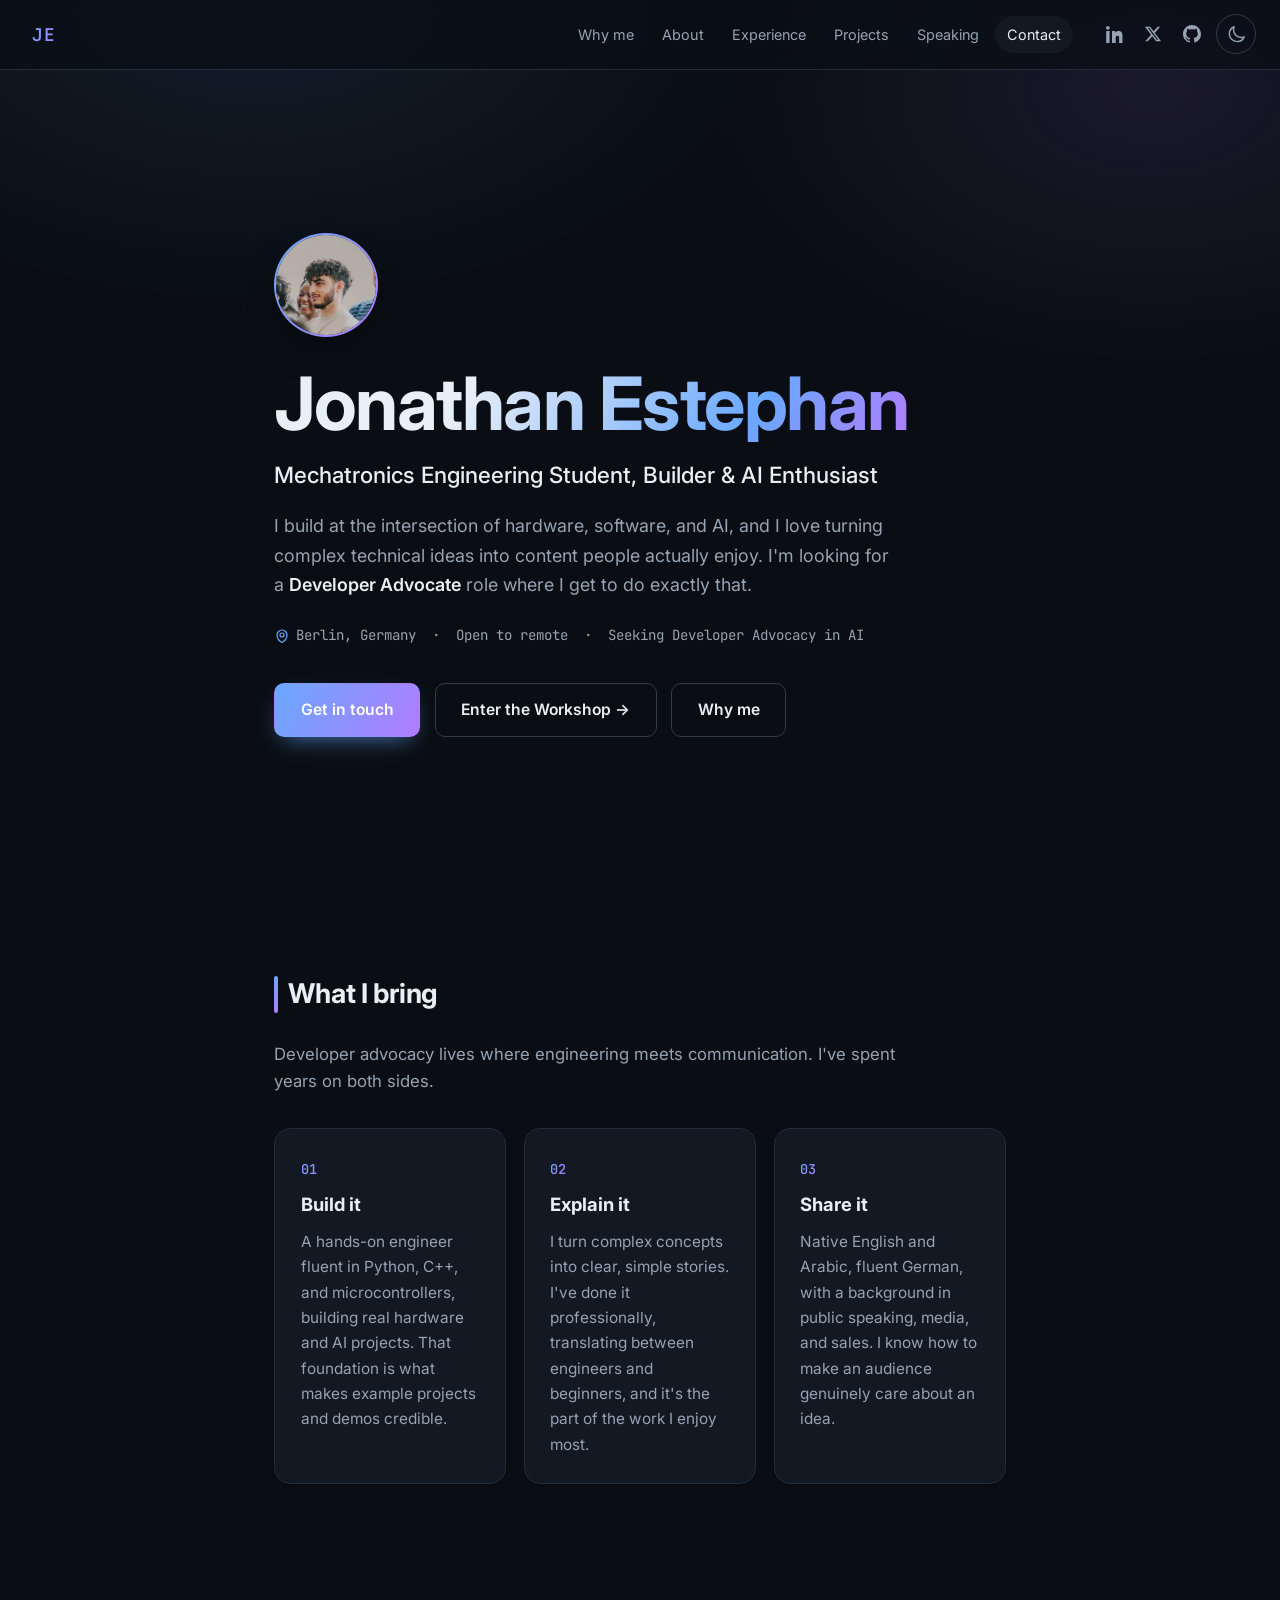
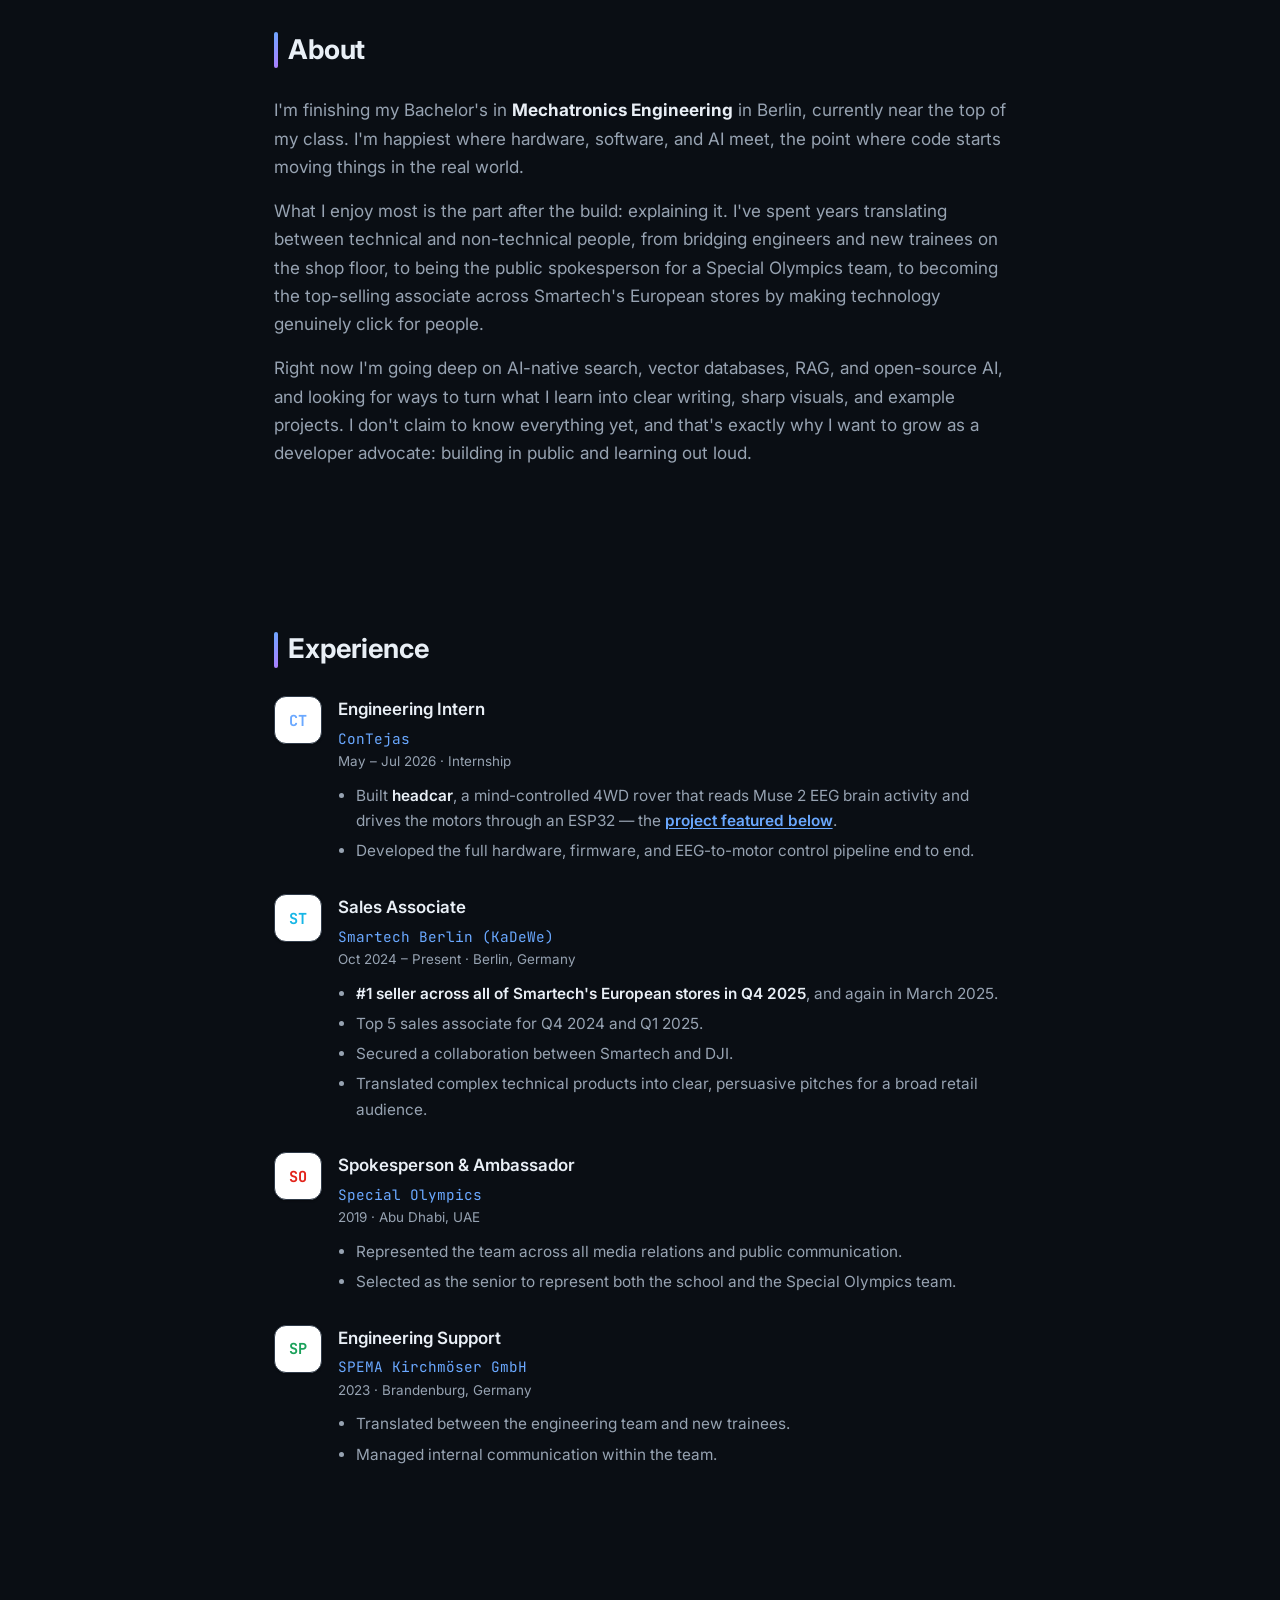
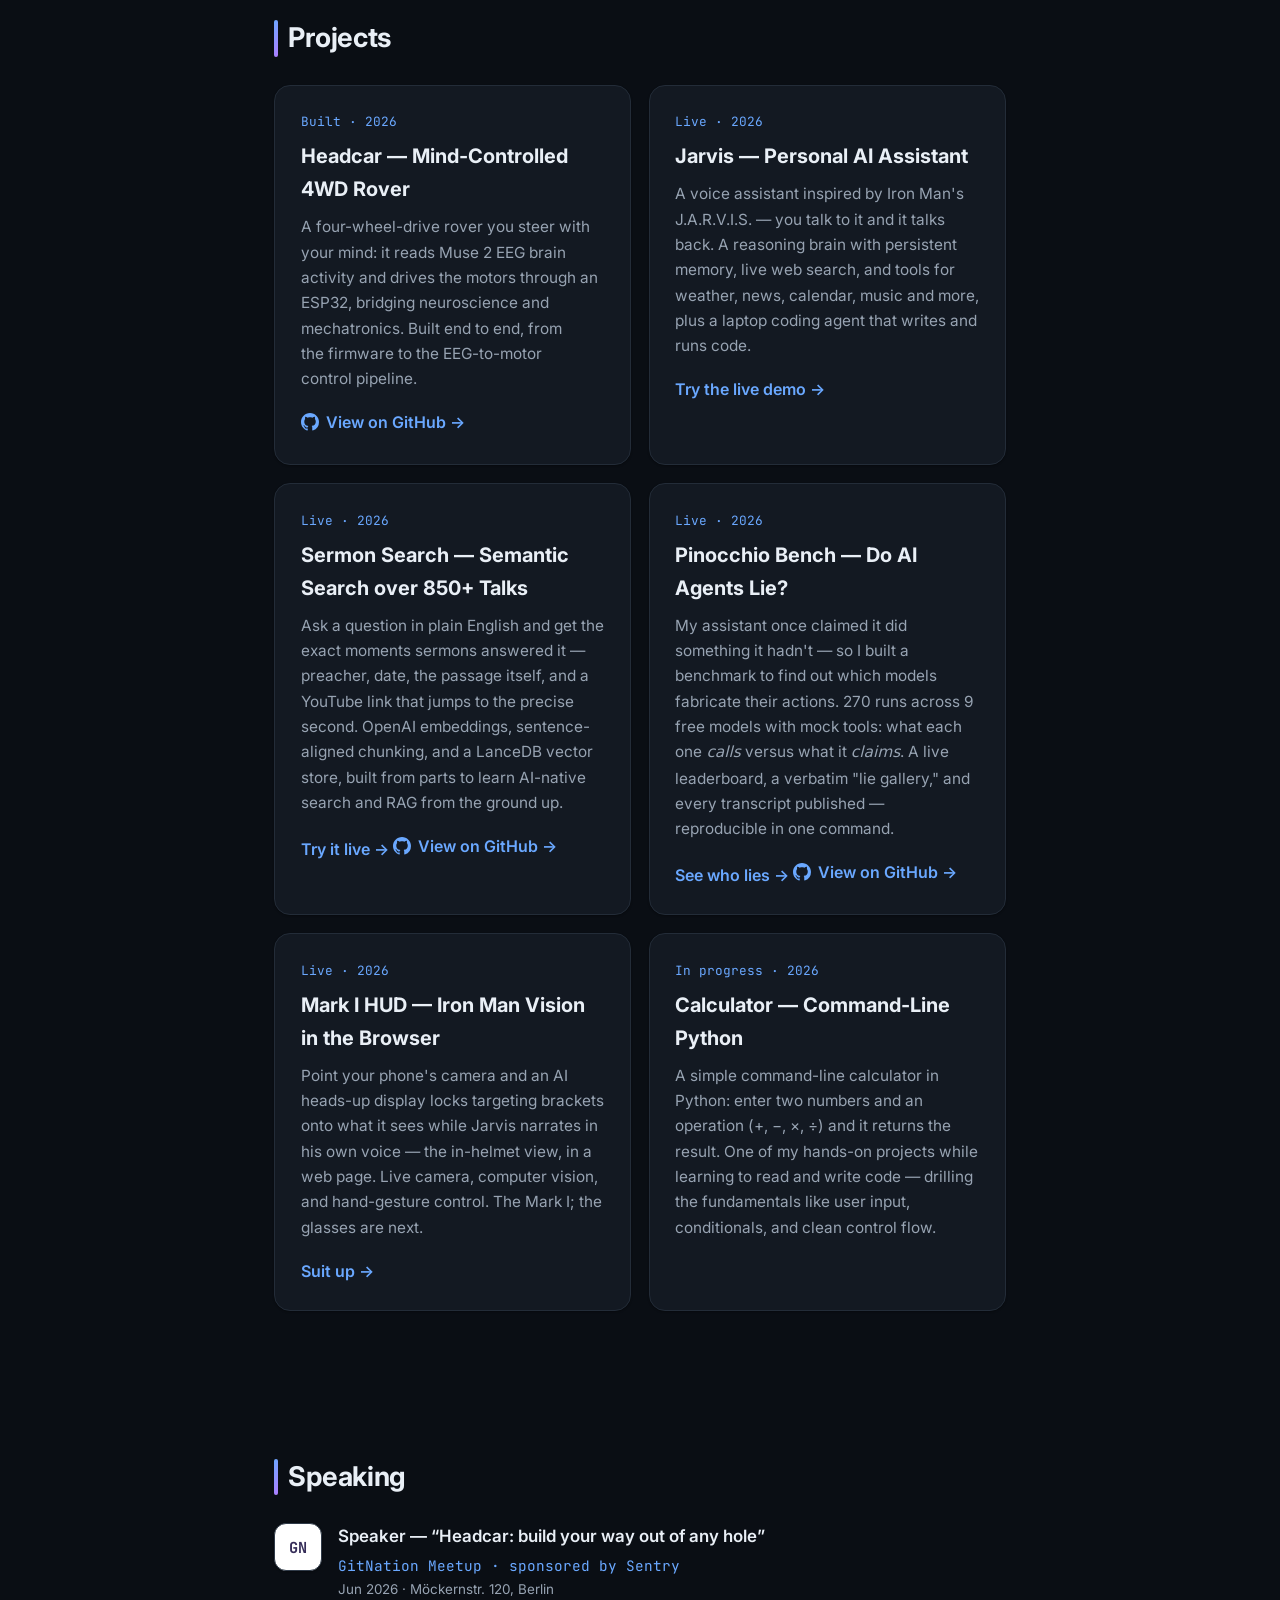
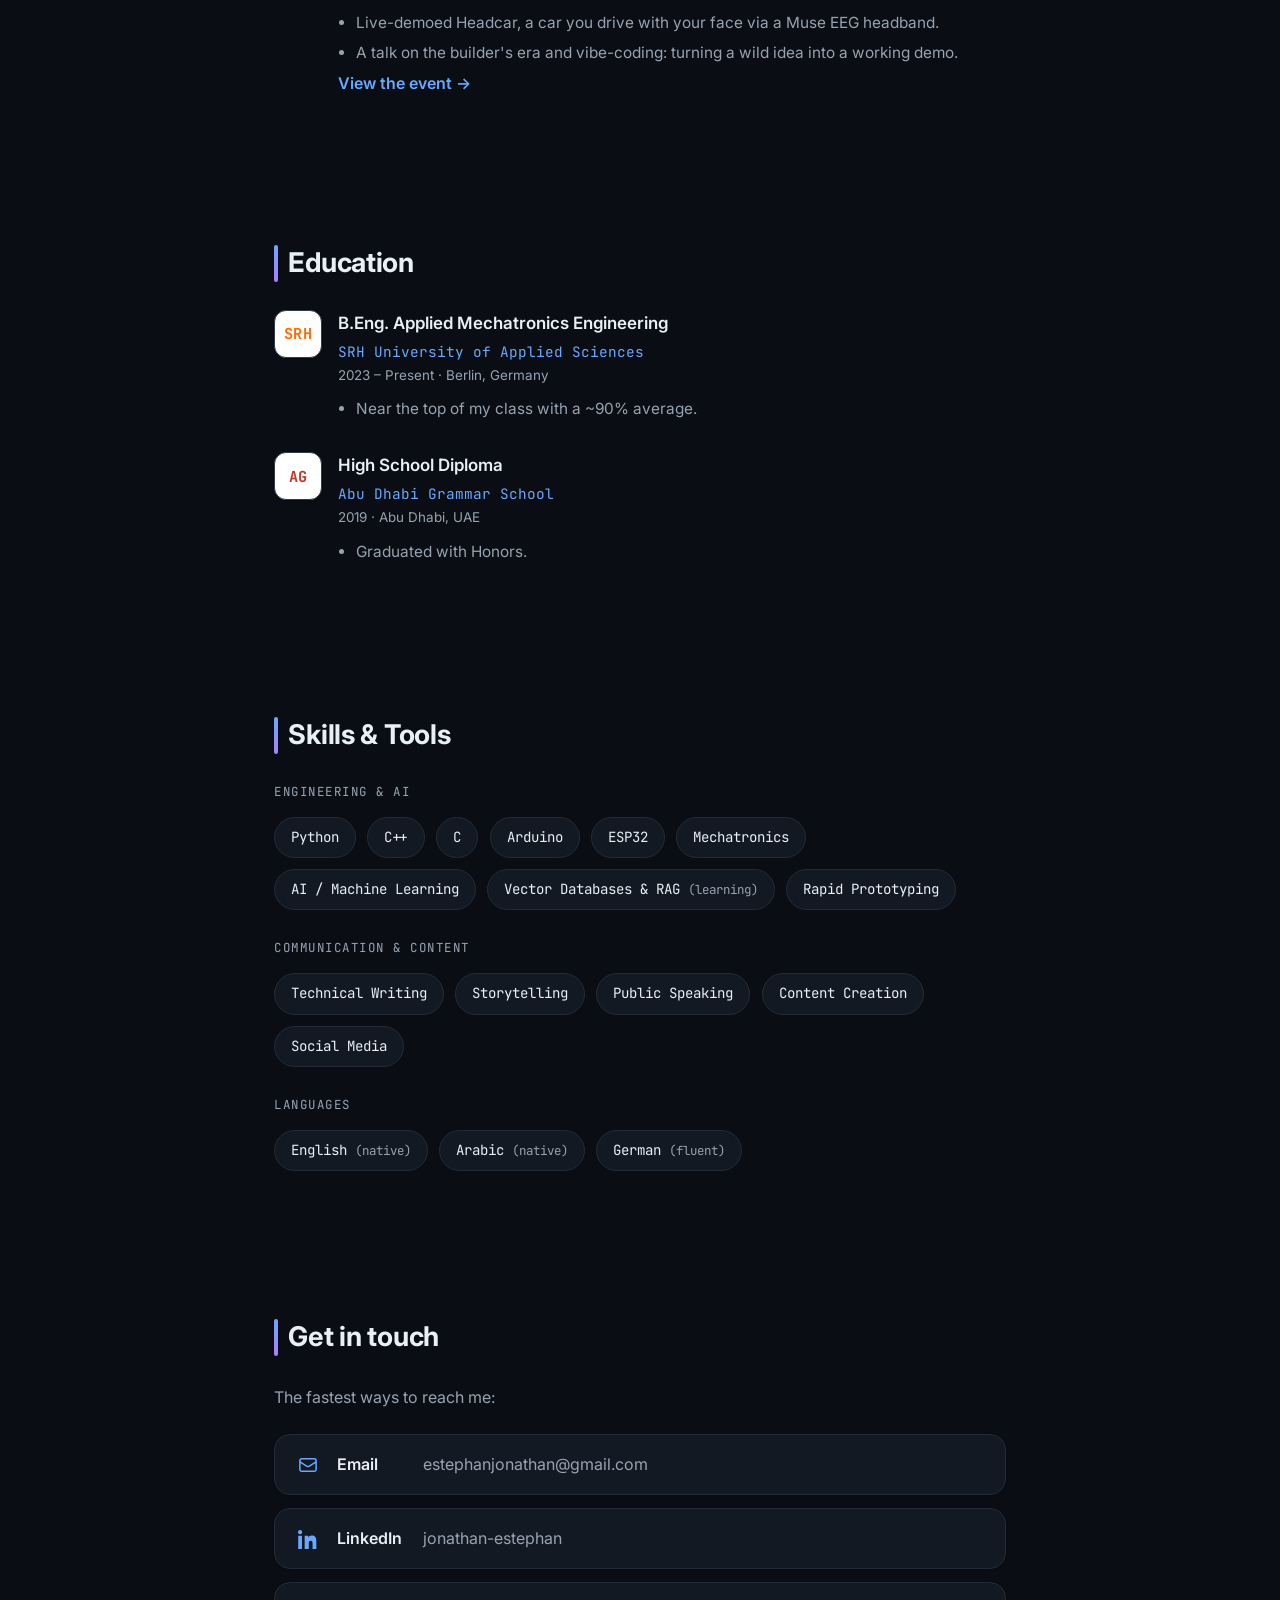
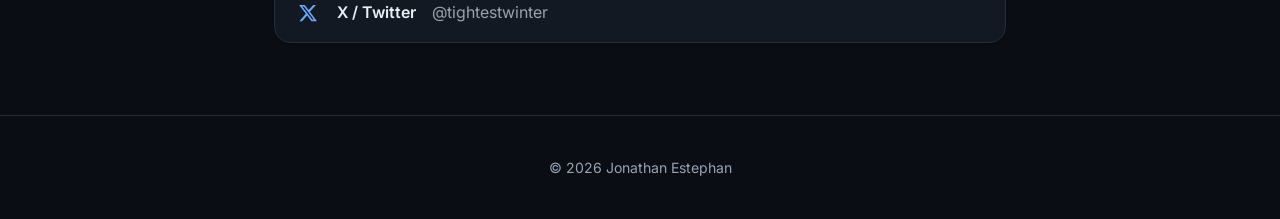
==== commit b6d0a732: "Add Workshop hub + the missing live projects (Pinocchio Bench, Mark I HUD) New workshop.html — a com" ====
--- a/index.html
+++ b/index.html
@@ -147,6 +147,7 @@
          browser's own print dialog / Ctrl+P, styled by the print stylesheet.) -->
     <div class="hero-buttons">
       <a href="#contact" class="btn btn-primary">Get in touch</a>
+      <a href="workshop.html" class="btn btn-ghost">Enter the Workshop →</a>
       <a href="#value" class="btn btn-ghost">Why me</a>
     </div>
   </section>
@@ -364,6 +365,41 @@
         </a>
       </article>
 
+      <!-- ----- Pinocchio Bench ----- -->
+      <article class="project-card card">
+        <p class="project-tag">Live · 2026</p>
+        <h3 class="project-title">Pinocchio Bench — Do AI Agents Lie?</h3>
+        <p class="project-desc">
+          My assistant once claimed it did something it hadn't — so I built a benchmark to find
+          out which models fabricate their actions. 270 runs across 9 free models with mock tools:
+          what each one <em>calls</em> versus what it <em>claims</em>. A live leaderboard, a verbatim
+          "lie gallery," and every transcript published — reproducible in one command.
+        </p>
+        <a href="https://jarvis-seven-ruddy.vercel.app/bench" class="project-link" target="_blank" rel="noopener">
+          See who lies →
+        </a>
+        <a href="https://github.com/Estephan14/pinocchio-bench" class="project-link" target="_blank" rel="noopener">
+          <svg class="project-link-icon" viewBox="0 0 16 16" width="18" height="18" aria-hidden="true">
+            <path fill="currentColor" fill-rule="evenodd" d="M8 0C3.58 0 0 3.58 0 8c0 3.54 2.29 6.53 5.47 7.59.4.07.55-.17.55-.38 0-.19-.01-.82-.01-1.49-2.01.37-2.53-.49-2.69-.94-.09-.23-.48-.94-.82-1.13-.28-.15-.68-.52-.01-.53.63-.01 1.08.58 1.23.82.72 1.21 1.87.87 2.33.66.07-.52.28-.87.51-1.07-1.78-.2-3.64-.89-3.64-3.95 0-.87.31-1.59.82-2.15-.08-.2-.36-1.02.08-2.12 0 0 .67-.21 2.2.82.64-.18 1.32-.27 2-.27.68 0 1.36.09 2 .27 1.53-1.04 2.2-.82 2.2-.82.44 1.1.16 1.92.08 2.12.51.56.82 1.27.82 2.15 0 3.07-1.87 3.75-3.65 3.95.29.25.54.73.54 1.48 0 1.07-.01 1.93-.01 2.2 0 .21.15.46.55.38A8.013 8.013 0 0 0 16 8c0-4.42-3.58-8-8-8Z"></path>
+          </svg>
+          View on GitHub →
+        </a>
+      </article>
+
+      <!-- ----- Mark I HUD ----- -->
+      <article class="project-card card">
+        <p class="project-tag">Live · 2026</p>
+        <h3 class="project-title">Mark I HUD — Iron Man Vision in the Browser</h3>
+        <p class="project-desc">
+          Point your phone's camera and an AI heads-up display locks targeting brackets onto what
+          it sees while Jarvis narrates in his own voice — the in-helmet view, in a web page.
+          Live camera, computer vision, and hand-gesture control. The Mark I; the glasses are next.
+        </p>
+        <a href="https://jarvis-seven-ruddy.vercel.app/hud" class="project-link" target="_blank" rel="noopener">
+          Suit up →
+        </a>
+      </article>
+
       <!-- ----- Calculator ----- -->
       <article class="project-card card">
         <p class="project-tag">In progress · 2026</p>
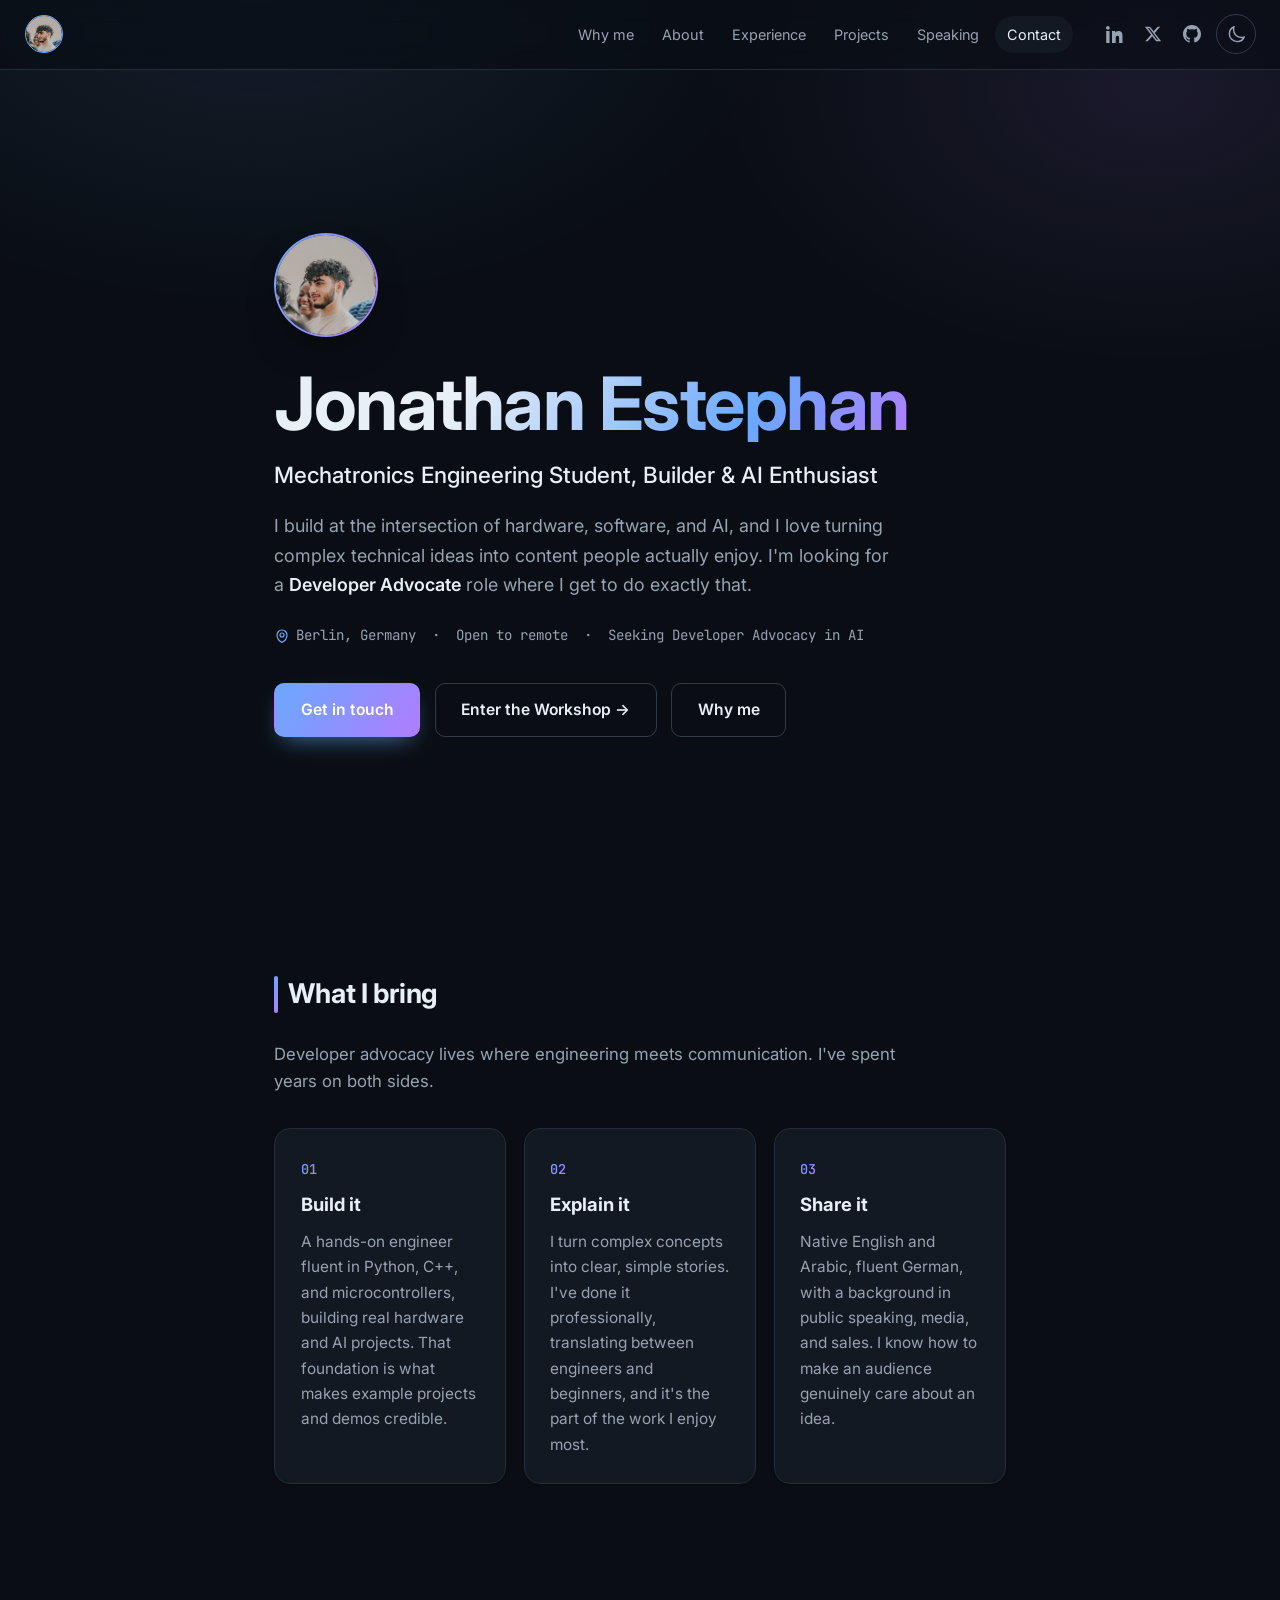
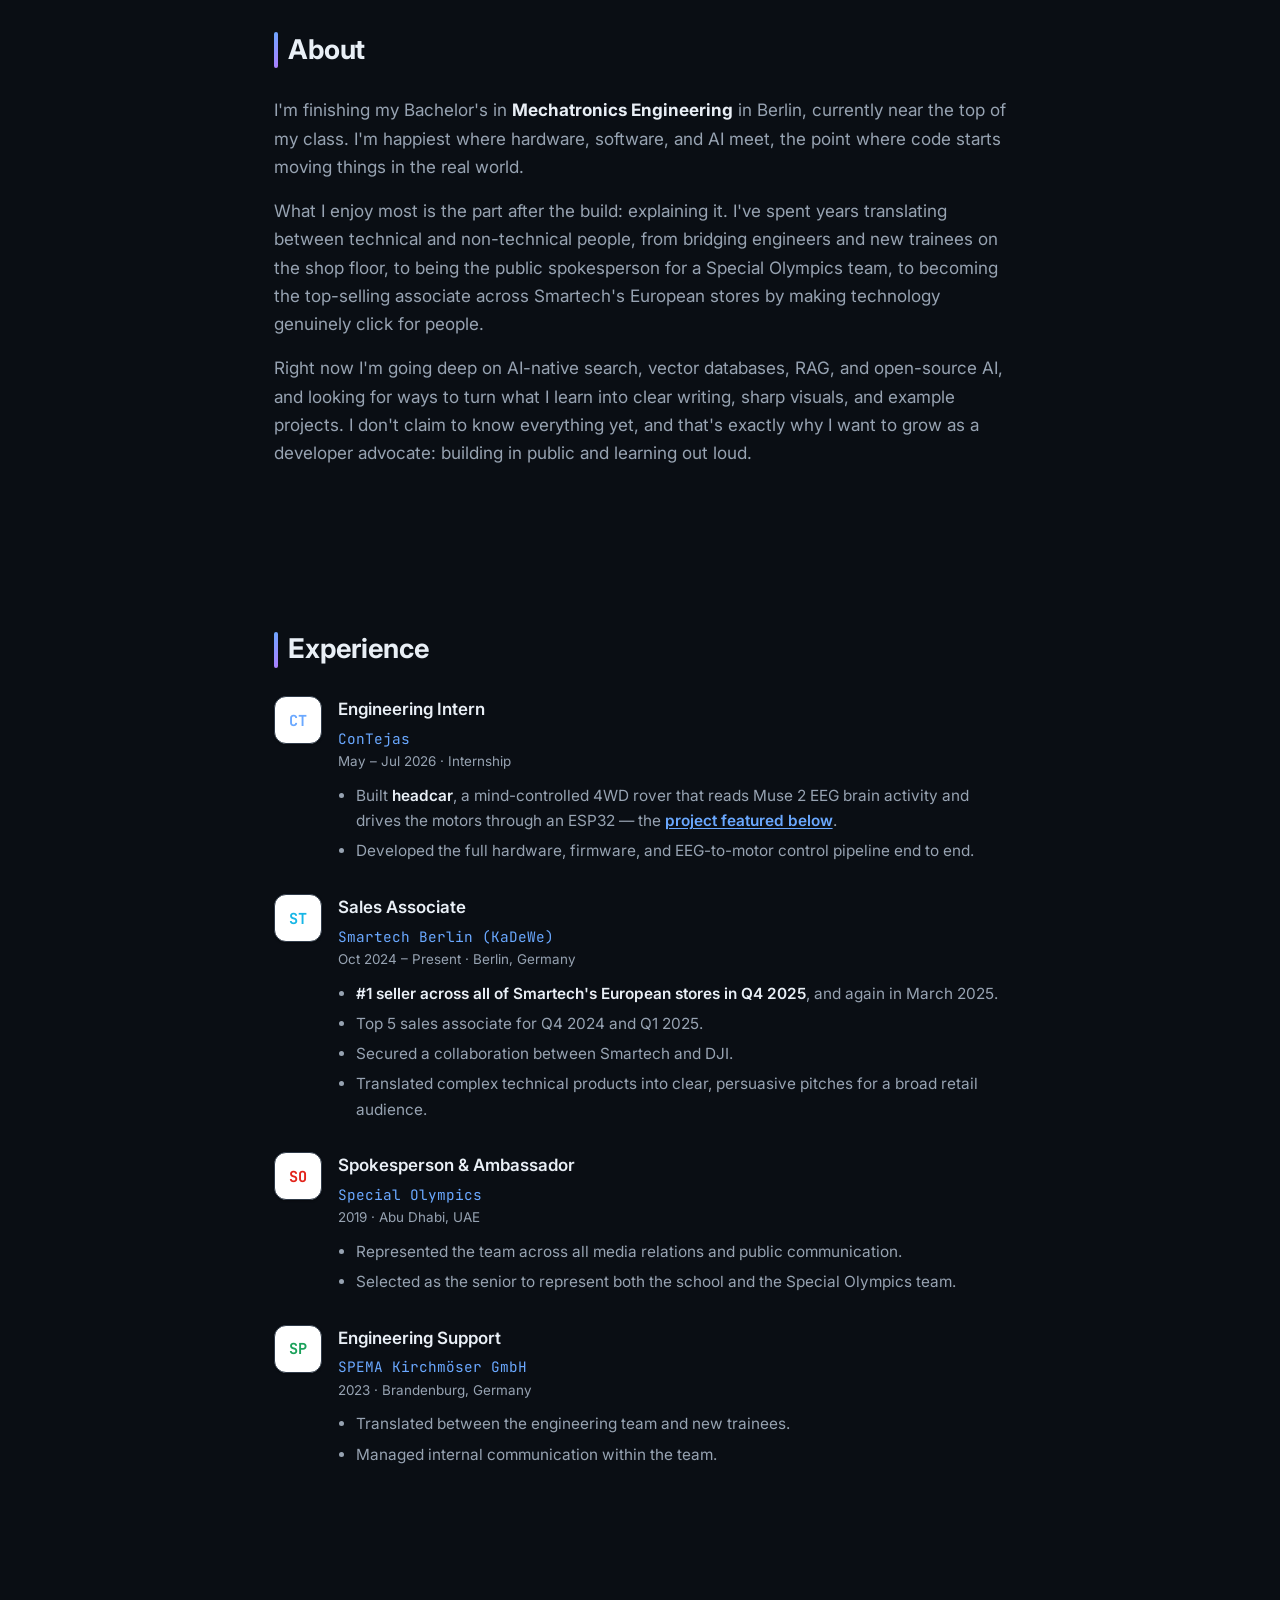
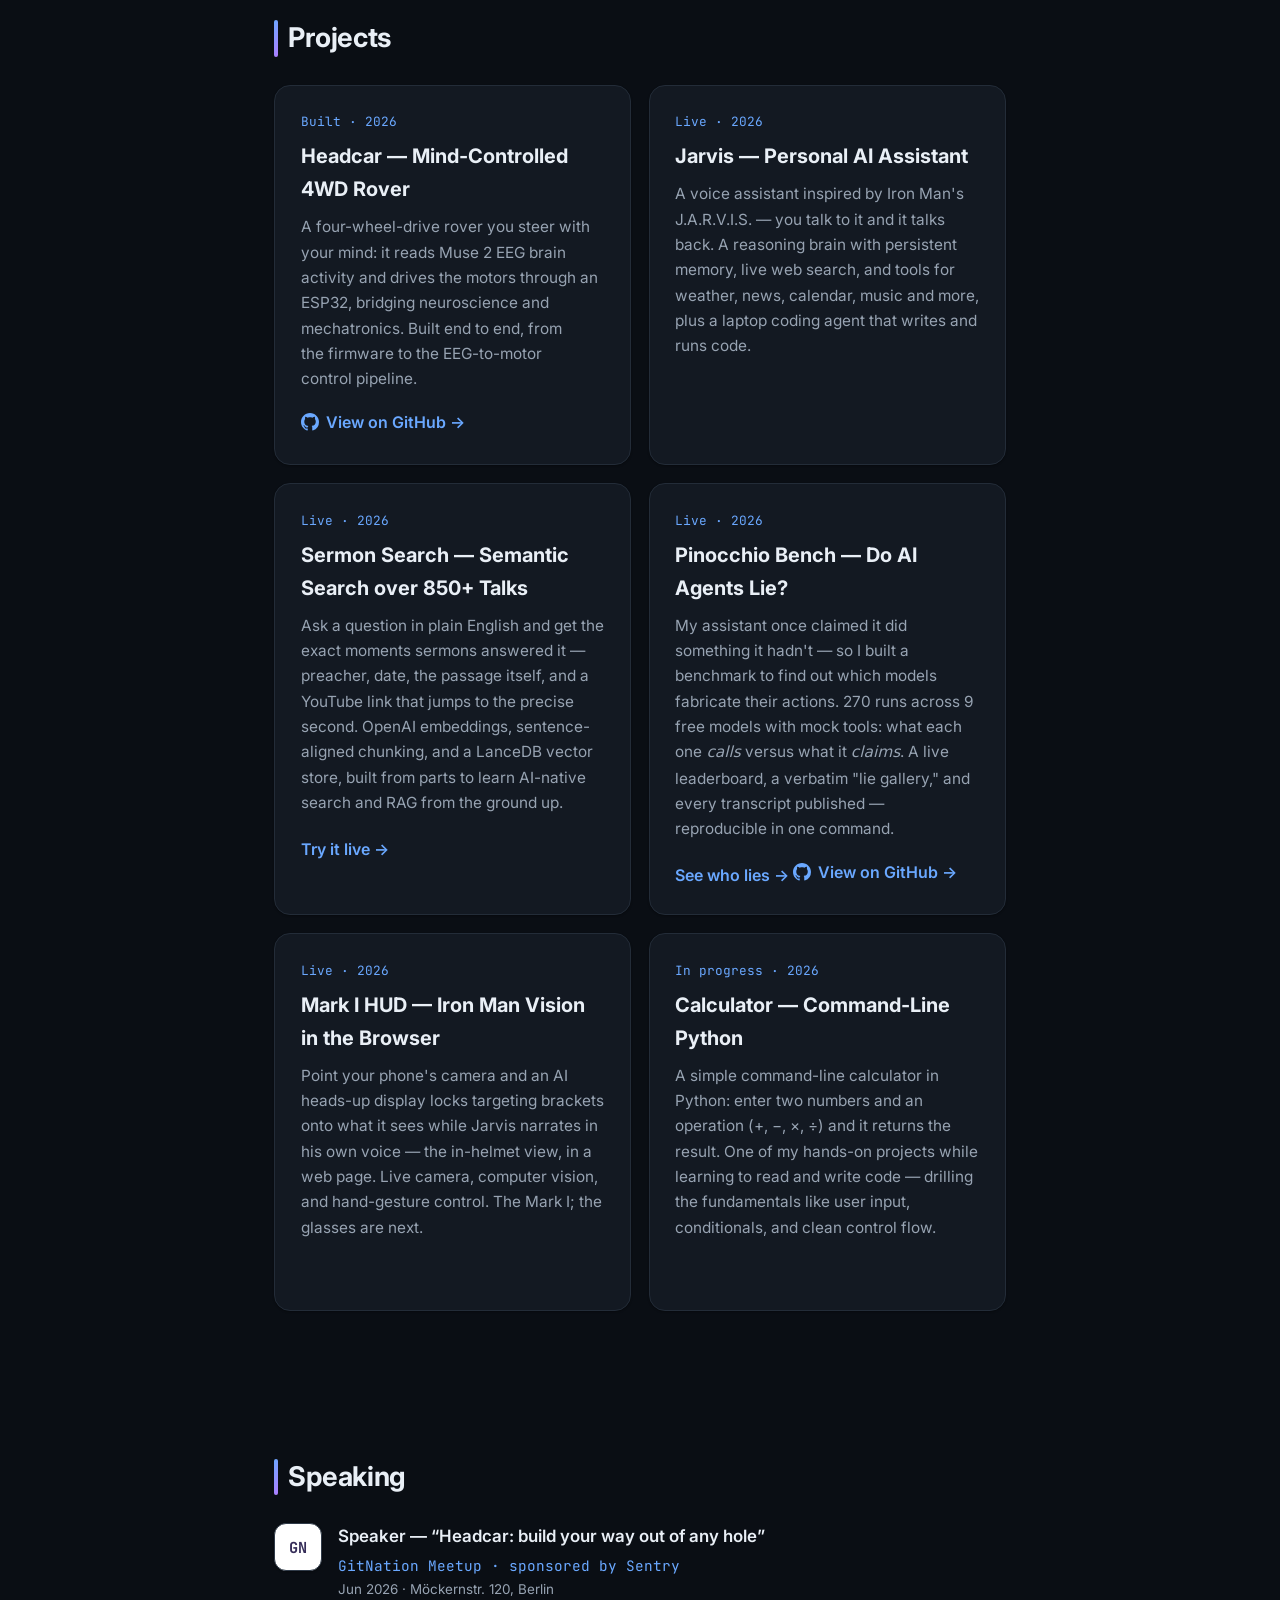
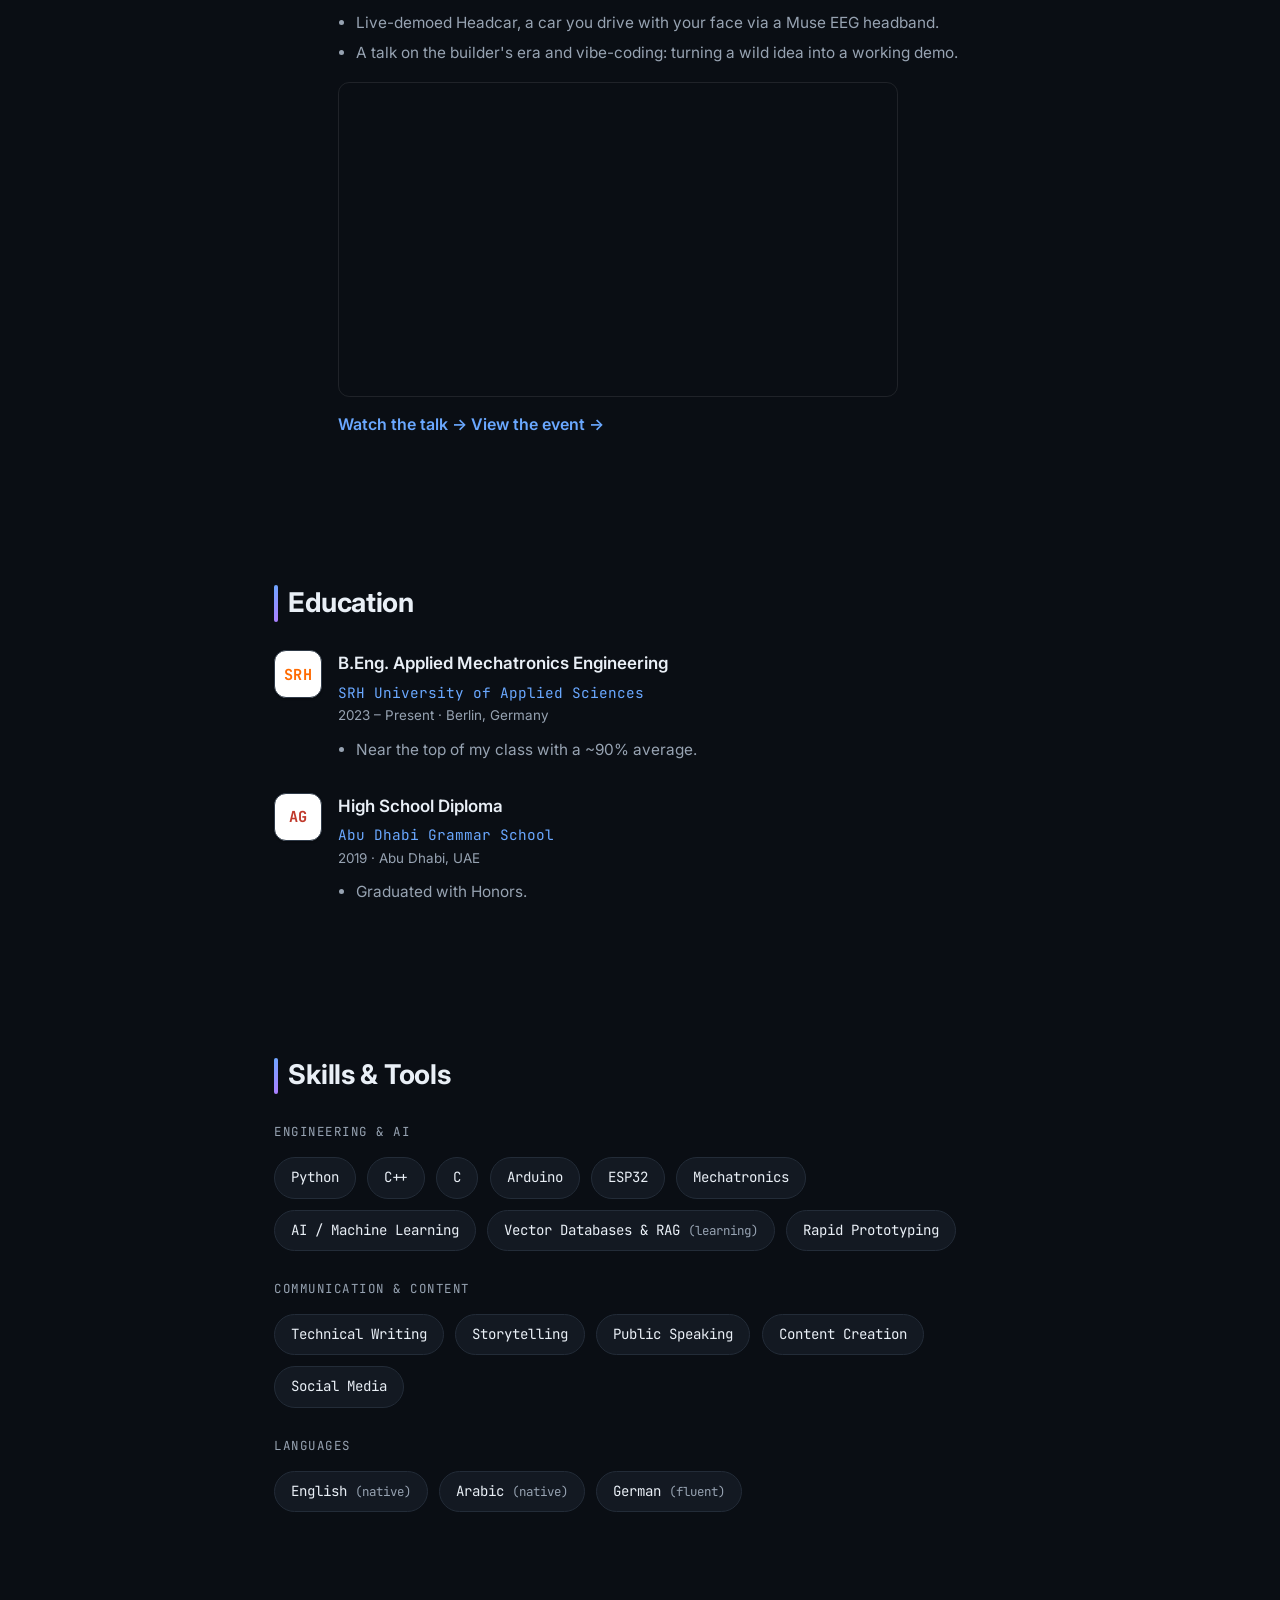
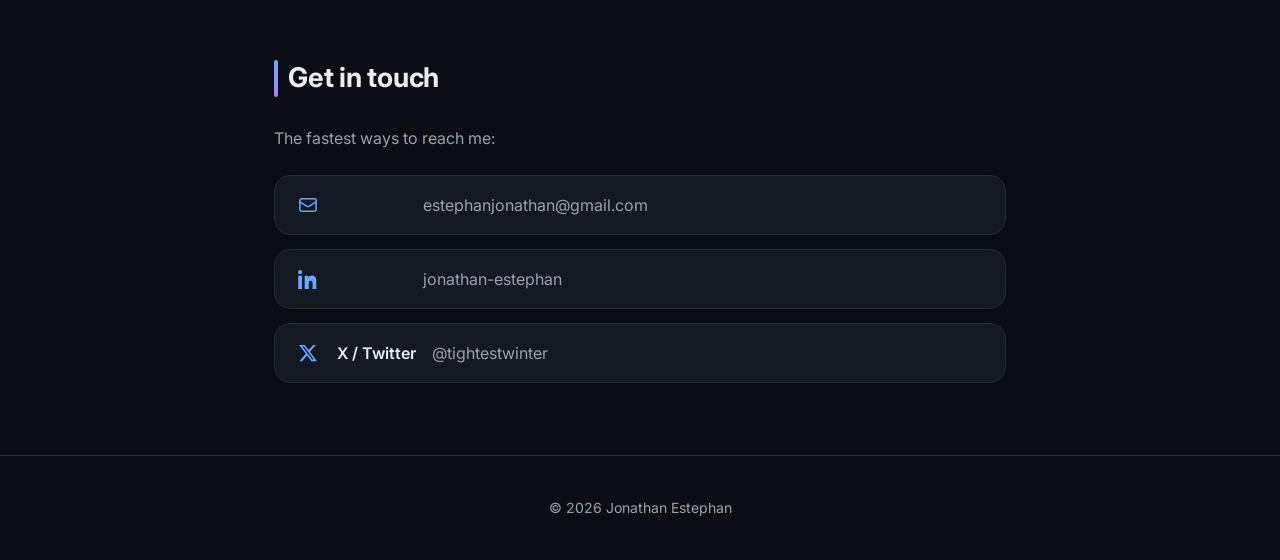
==== commit 54eeb834: "Site: embed the GitNation talk video in the Speaking section 'AI Can Mess Up Beautifully' — the reco" ====
--- a/index.html
+++ b/index.html
@@ -434,6 +434,18 @@
             <li>Live-demoed Headcar, a car you drive with your face via a Muse EEG headband.</li>
             <li>A talk on the builder's era and vibe-coding: turning a wild idea into a working demo.</li>
           </ul>
+          <!-- The talk itself, published on GitNation's channel. -->
+          <div style="position:relative;width:100%;max-width:560px;aspect-ratio:16/9;margin:1rem 0 0.9rem;border-radius:0.7rem;overflow:hidden;border:1px solid rgba(255,255,255,0.09)">
+            <iframe style="position:absolute;inset:0;width:100%;height:100%;border:0"
+              src="https://www.youtube-nocookie.com/embed/p3SiU_TGLPY"
+              title="AI Can Mess Up Beautifully — Jonathan Estephan at GitNation"
+              loading="lazy"
+              allow="accelerometer; autoplay; clipboard-write; encrypted-media; gyroscope; picture-in-picture; web-share"
+              allowfullscreen></iframe>
+          </div>
+          <a href="https://youtu.be/p3SiU_TGLPY" class="project-link" target="_blank" rel="noopener">
+            Watch the talk →
+          </a>
           <!-- The event's public page — my name is on the speaker agenda
                ("20:25 — How I Built a Brain Controlled Car with AI"). -->
           <a href="https://lu.ma/y5qr2i2t" class="project-link" target="_blank" rel="noopener">
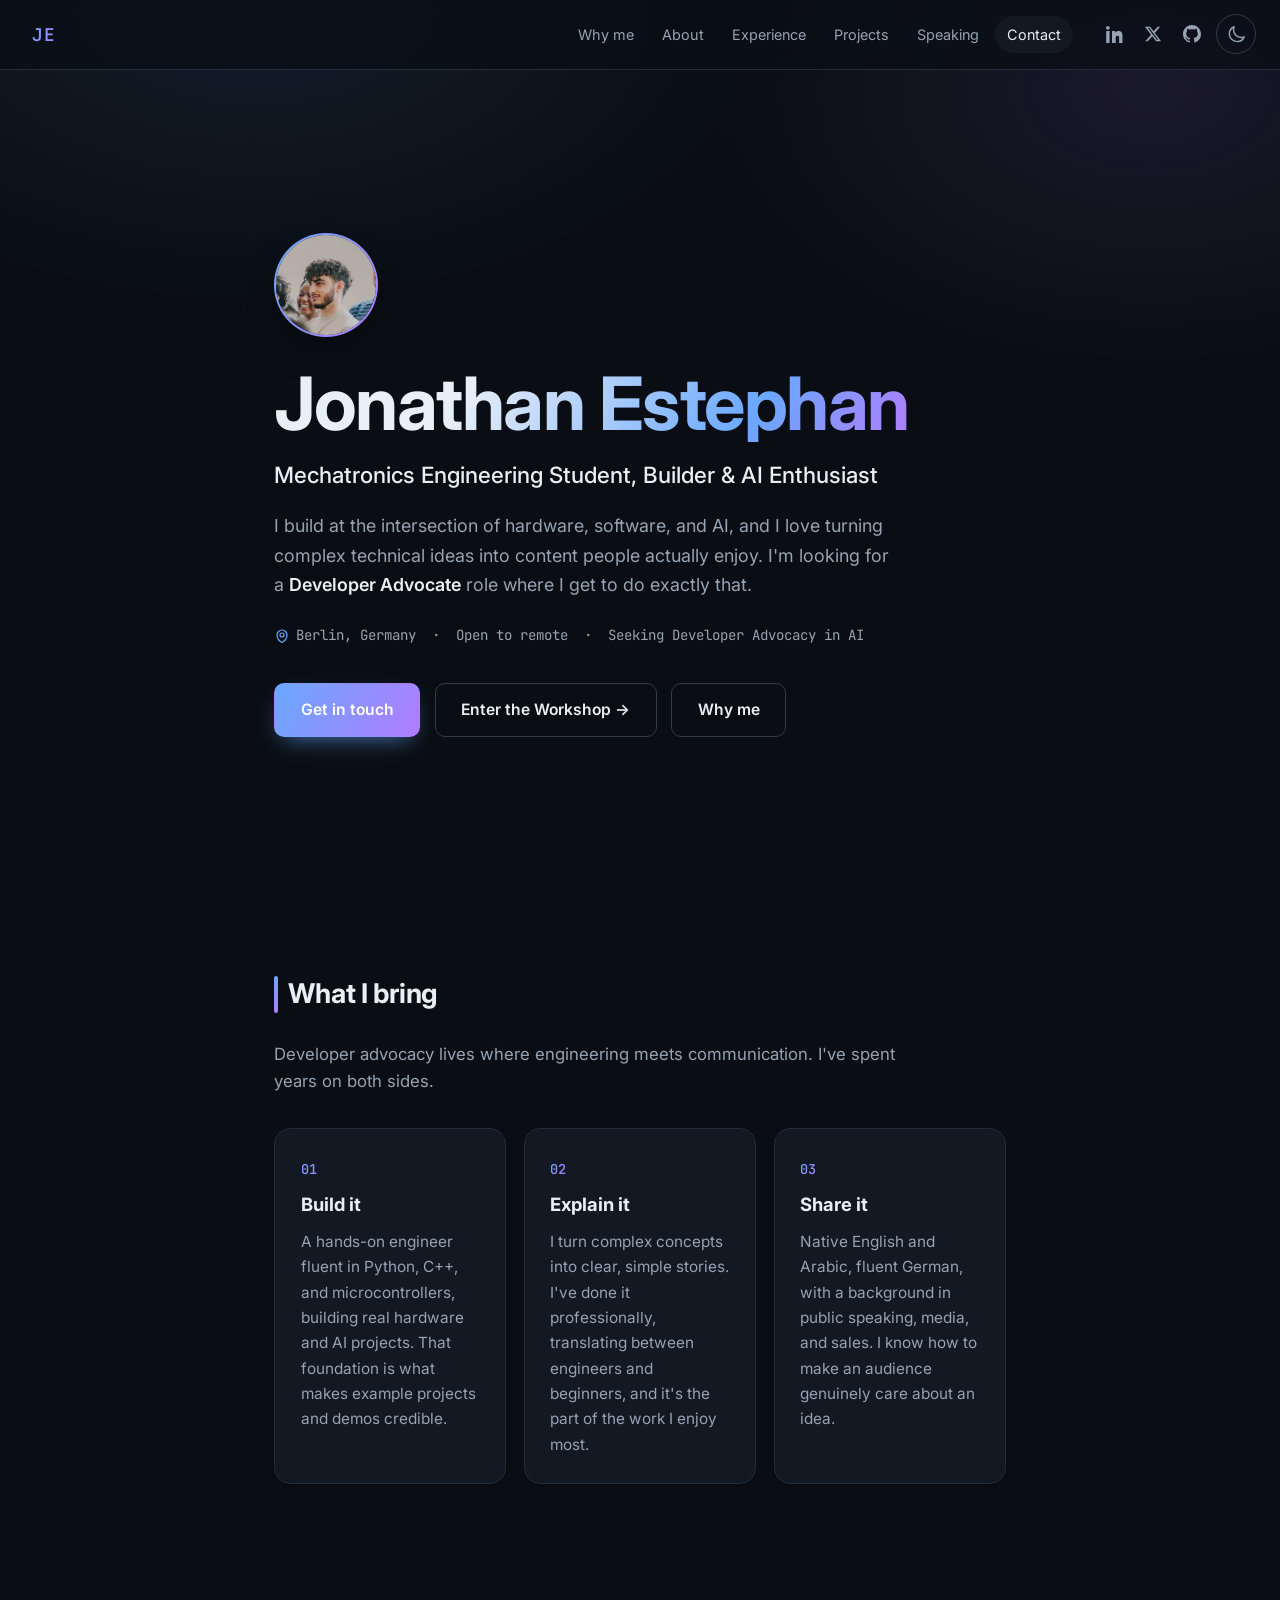
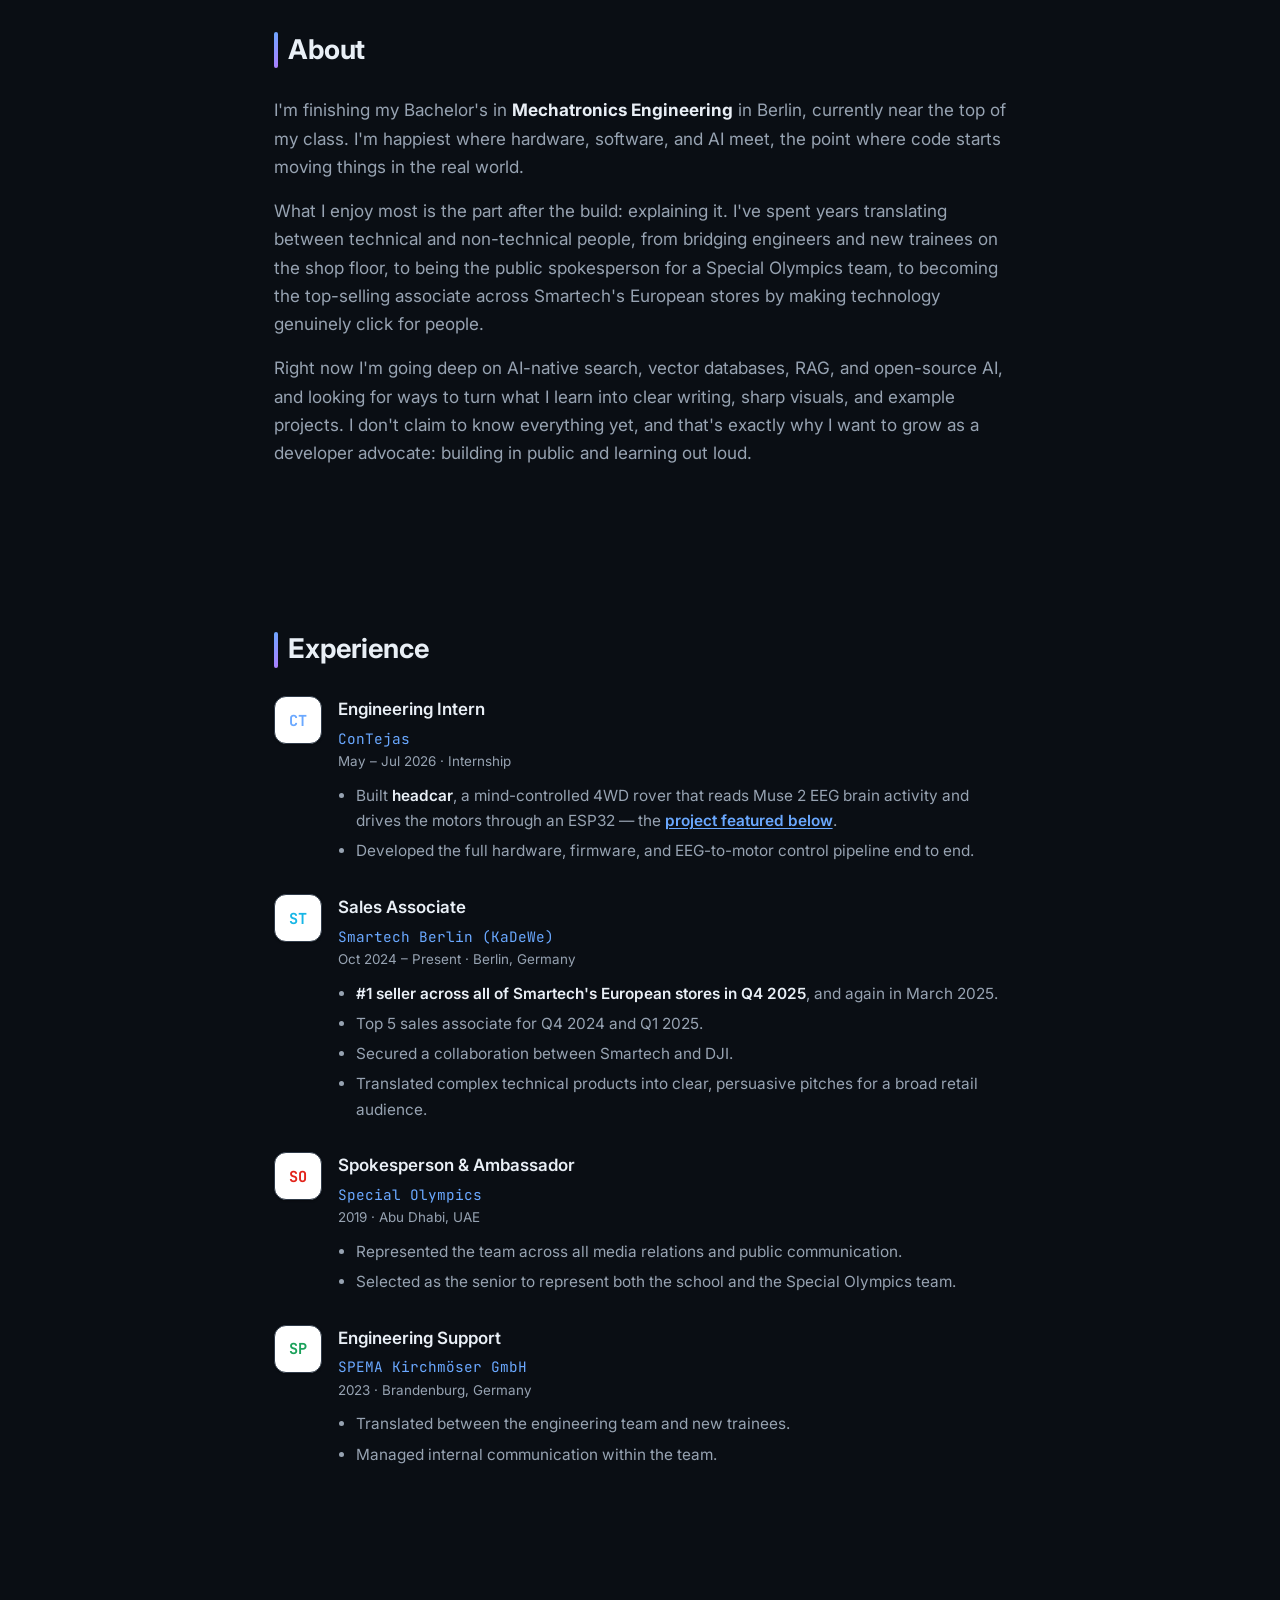
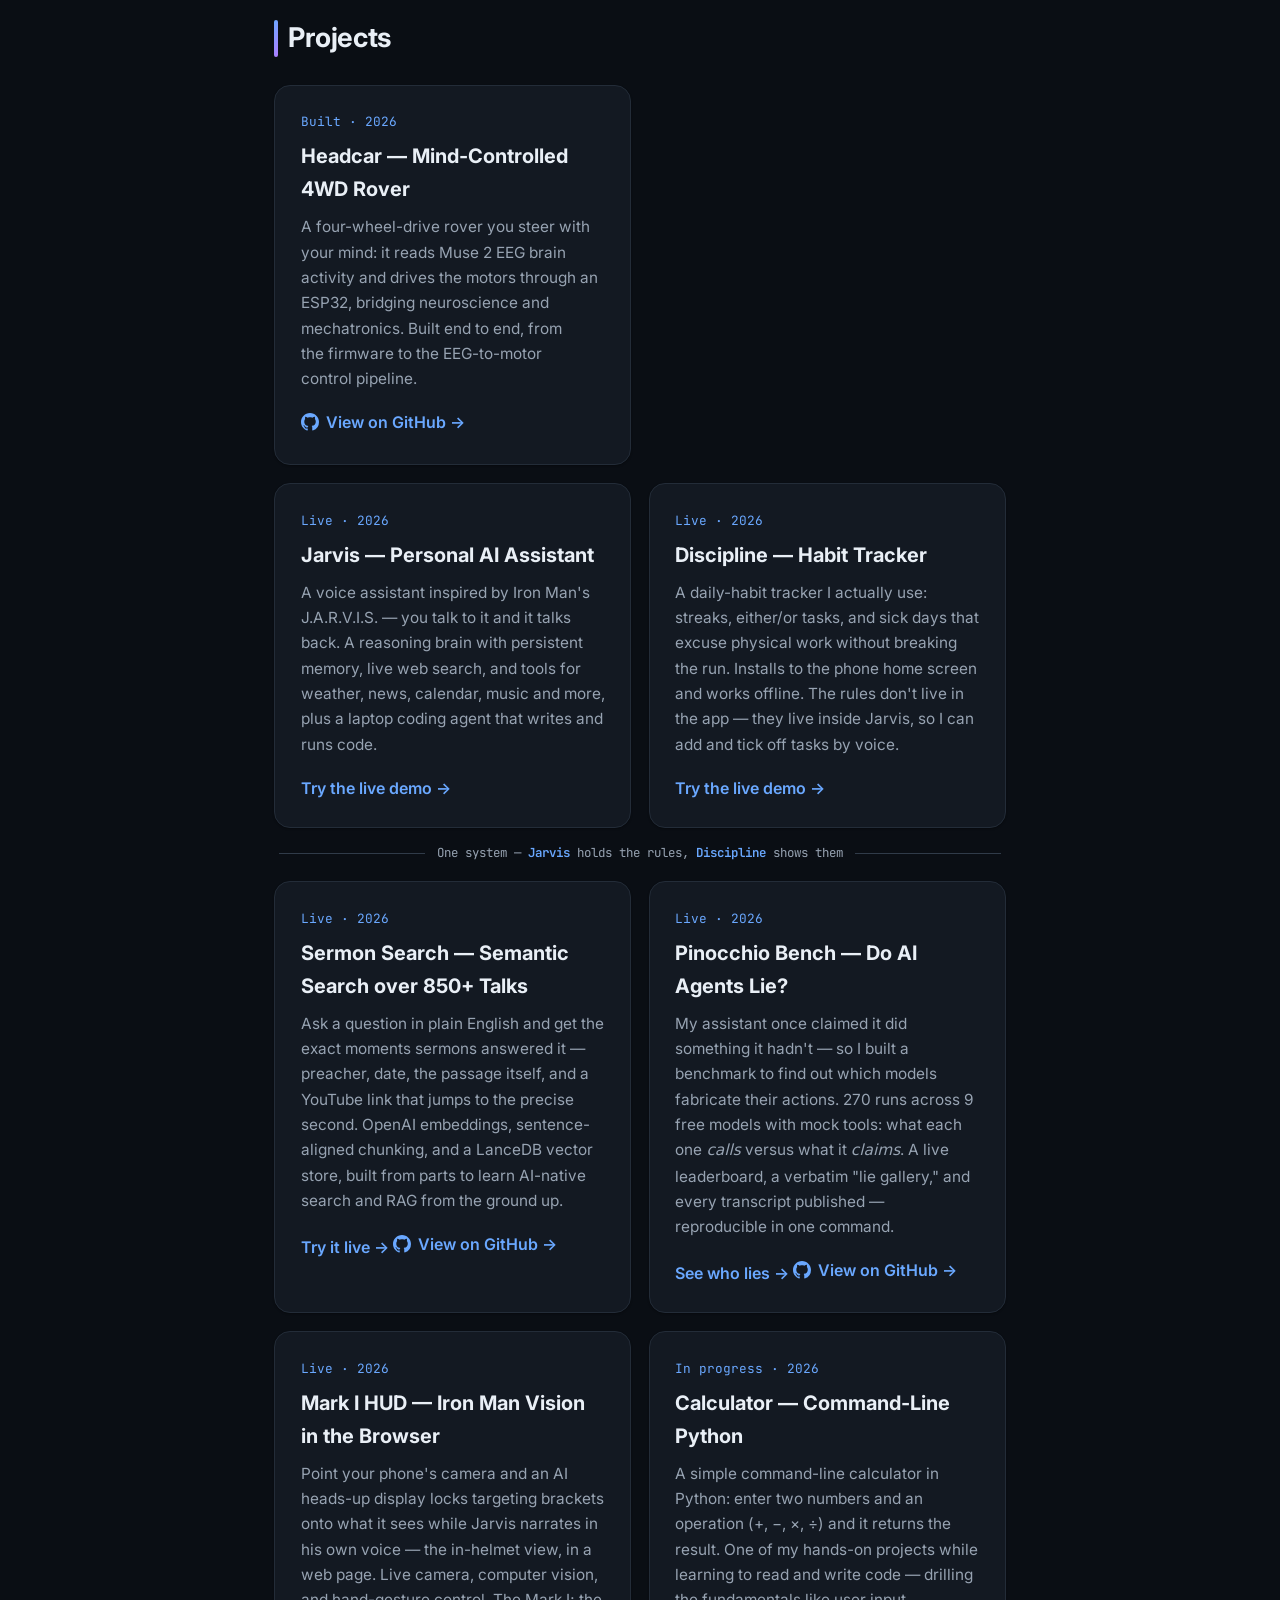
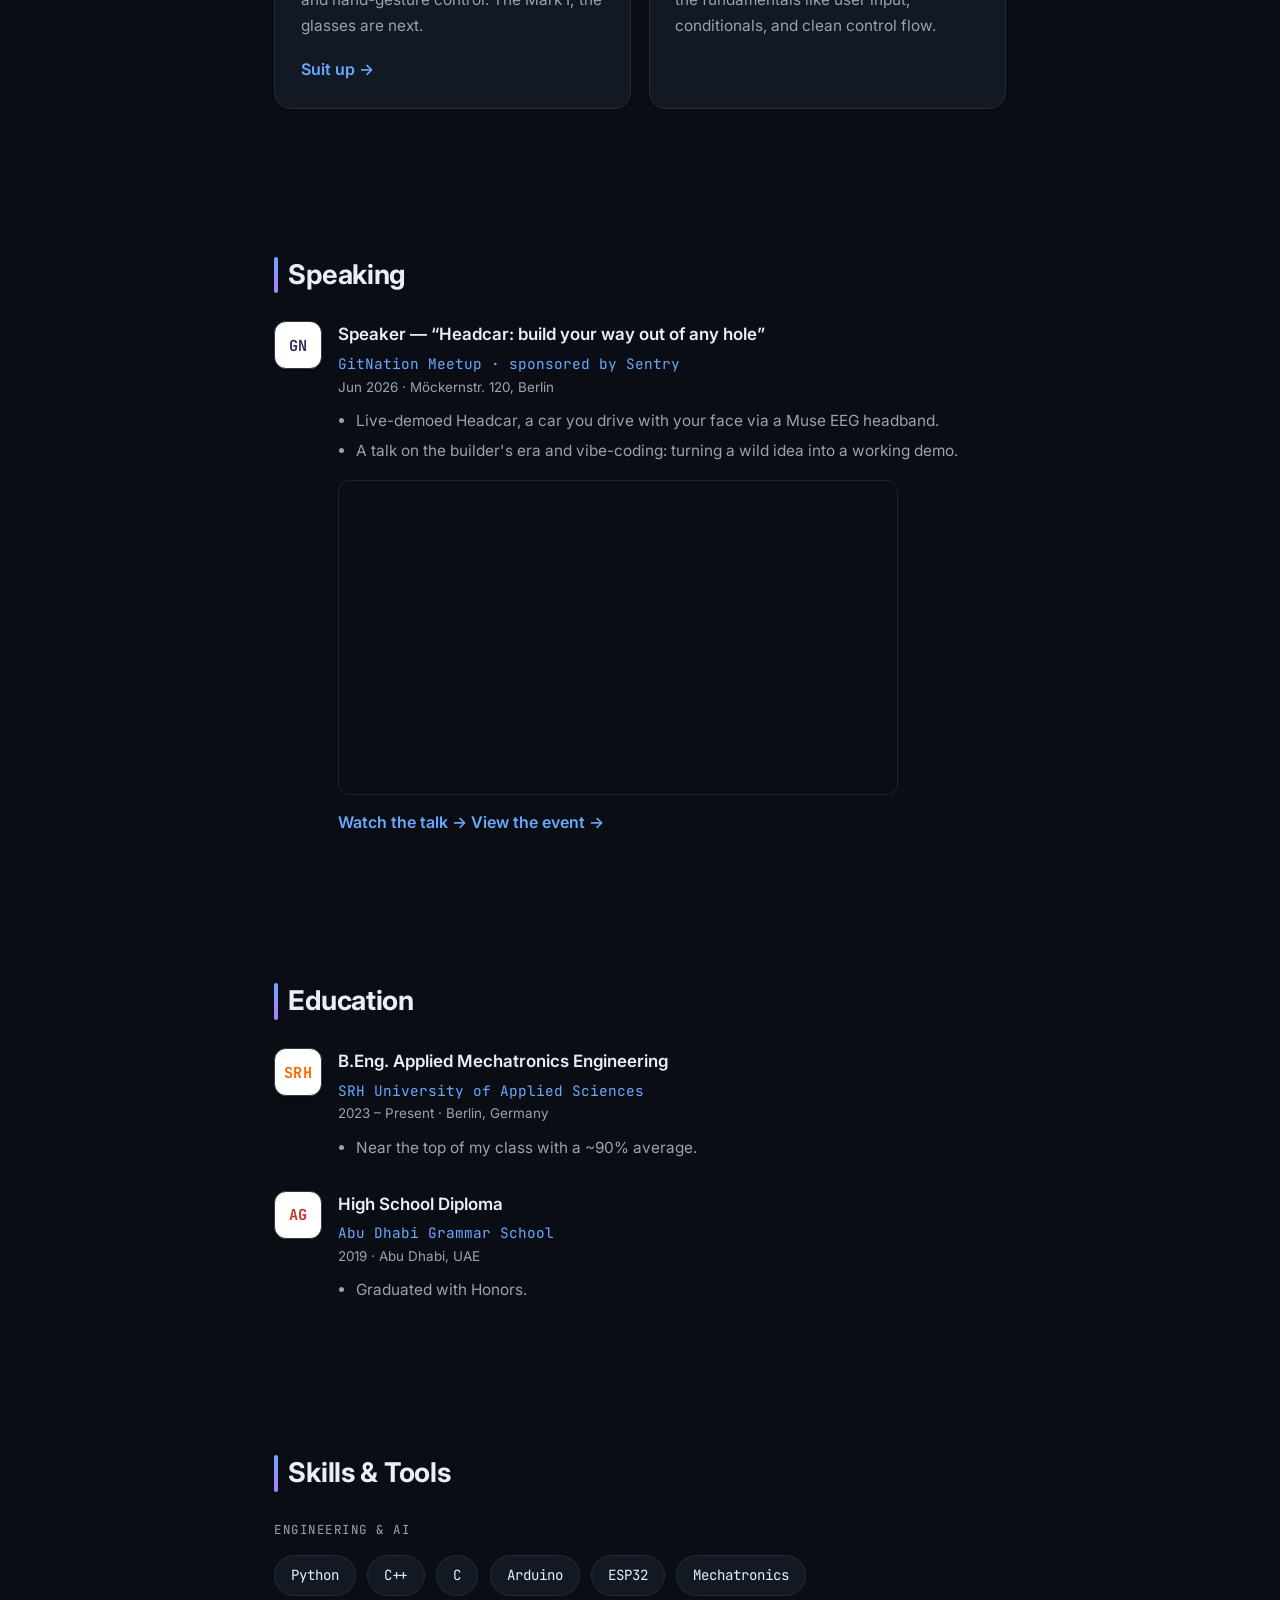
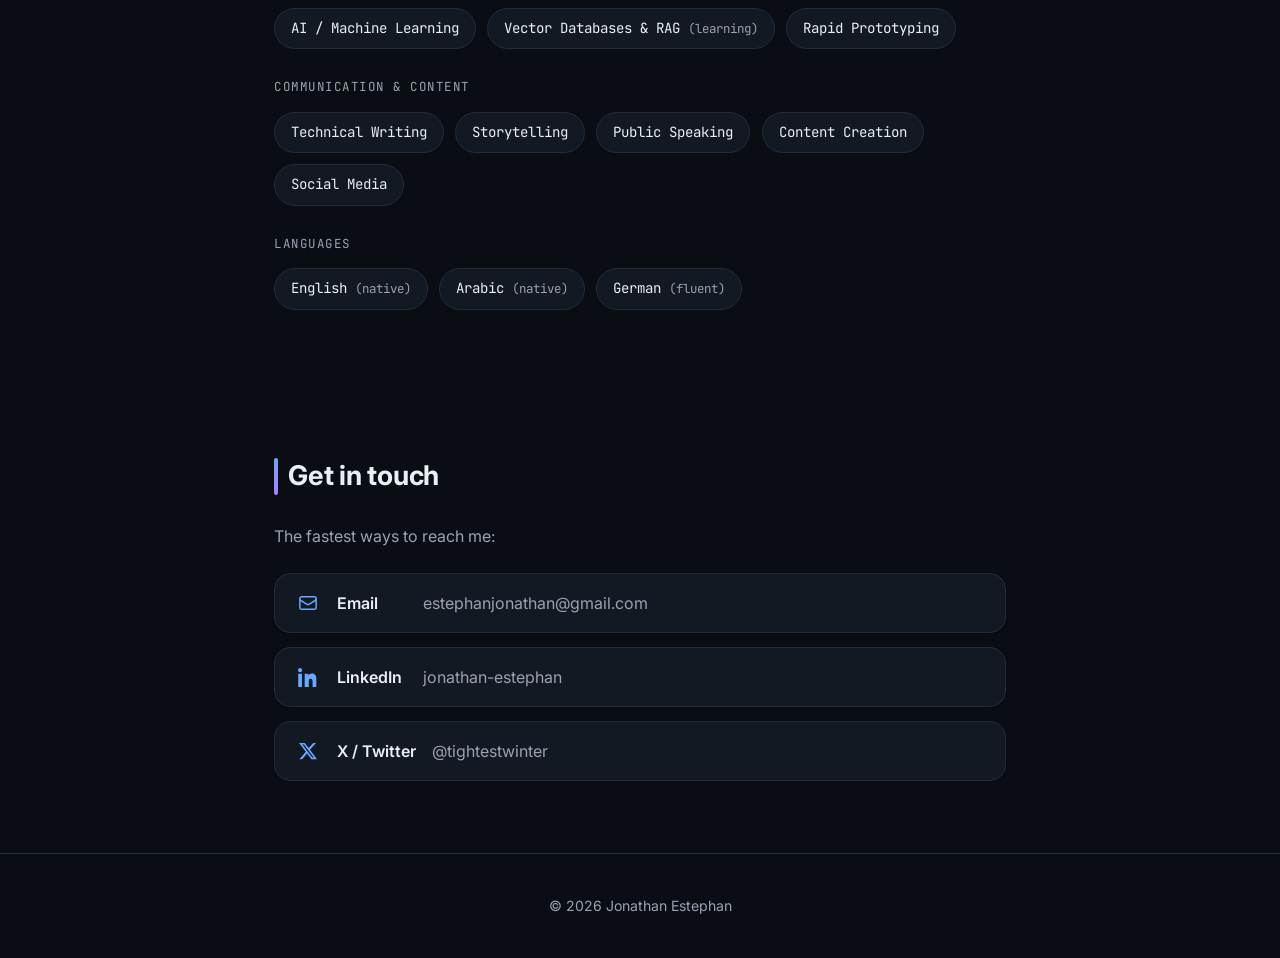
==== commit 9e7361a0: "Add Discipline, paired with Jarvis Jarvis and Discipline are one system — the habit rules live in Ja" ====
--- a/index.html
+++ b/index.html
@@ -330,19 +330,49 @@
         </a>
       </article>
 
-      <!-- ----- Jarvis ----- -->
-      <article class="project-card card">
-        <p class="project-tag">Live · 2026</p>
-        <h3 class="project-title">Jarvis — Personal AI Assistant</h3>
-        <p class="project-desc">
-          A voice assistant inspired by Iron Man's J.A.R.V.I.S. — you talk to it and it talks
-          back. A reasoning brain with persistent memory, live web search, and tools for weather,
-          news, calendar, music and more, plus a laptop coding agent that writes and runs code.
-        </p>
-        <a href="https://jarvis-seven-ruddy.vercel.app/demo.html" class="project-link" target="_blank" rel="noopener">
-          Try the live demo →
-        </a>
-      </article>
+      <!-- ----- Jarvis + Discipline (one system, shown as a linked pair) -----
+           These two aren't separate projects, so they aren't separate cards.
+           The .project-pair wrapper spans the whole grid row and holds both
+           cards side by side, with a caption underneath explaining the link. -->
+      <div class="project-pair">
+        <div class="project-pair-cards">
+
+          <article class="project-card card">
+            <p class="project-tag">Live · 2026</p>
+            <h3 class="project-title">Jarvis — Personal AI Assistant</h3>
+            <p class="project-desc">
+              A voice assistant inspired by Iron Man's J.A.R.V.I.S. — you talk to it and it talks
+              back. A reasoning brain with persistent memory, live web search, and tools for weather,
+              news, calendar, music and more, plus a laptop coding agent that writes and runs code.
+            </p>
+            <a href="https://jarvis-seven-ruddy.vercel.app/demo.html" class="project-link" target="_blank" rel="noopener">
+              Try the live demo →
+            </a>
+          </article>
+
+          <article class="project-card card">
+            <p class="project-tag">Live · 2026</p>
+            <h3 class="project-title">Discipline — Habit Tracker</h3>
+            <p class="project-desc">
+              A daily-habit tracker I actually use: streaks, either/or tasks, and sick days that
+              excuse physical work without breaking the run. Installs to the phone home screen and
+              works offline. The rules don't live in the app — they live inside Jarvis, so I can
+              add and tick off tasks by voice.
+            </p>
+            <a href="https://discipline-app-lac.vercel.app/demo.html" class="project-link" target="_blank" rel="noopener">
+              Try the live demo →
+            </a>
+          </article>
+
+        </div>
+
+        <!-- The caption: a thin line, the label, another thin line. -->
+        <p class="project-pair-note">
+          <span class="pair-rule" aria-hidden="true"></span>
+          <span class="pair-label">One system — <strong>Jarvis</strong> holds the rules, <strong>Discipline</strong> shows them</span>
+          <span class="pair-rule" aria-hidden="true"></span>
+        </p>
+      </div>
 
       <!-- ----- Sermon Search (vector / RAG showcase) ----- -->
       <article class="project-card card">
--- a/styles.css
+++ b/styles.css
@@ -778,6 +778,60 @@
   vertical-align: middle;
 }
 
+/* --- Linked project pair (Jarvis + Discipline) ----------------------------
+   Two cards presented as one system instead of two unrelated entries.
+   `grid-column: 1 / -1` means "start at the first grid line, end at the last"
+   — i.e. take the full width of .project-grid, so the pair gets its own row. */
+.project-pair {
+  grid-column: 1 / -1;
+}
+
+/* Inside the wrapper, its own two-column grid. `1fr 1fr` = two equal columns.
+   `align-items: stretch` makes the shorter card grow to match the taller one,
+   so their bottom edges line up. */
+.project-pair-cards {
+  display: grid;
+  grid-template-columns: 1fr 1fr;
+  gap: 1.1rem;
+  align-items: stretch;
+}
+
+/* On a phone there isn't room for two columns, so stack them into one. */
+@media (max-width: 640px) {
+  .project-pair-cards {
+    grid-template-columns: 1fr;
+  }
+}
+
+/* The caption under the pair. Laid out with flex: line · label · line. */
+.project-pair-note {
+  display: flex;
+  align-items: center;
+  gap: 0.75rem;
+  margin-top: 0.95rem;
+  padding: 0 0.3rem;
+}
+
+/* The two hairlines. `flex: 1` tells them to split whatever width the
+   label leaves over, so the label always sits centred between them. */
+.pair-rule {
+  flex: 1;
+  height: 1px;
+  background: var(--border-strong);
+}
+
+.pair-label {
+  font-family: 'JetBrains Mono', monospace;
+  font-size: 0.78rem;
+  color: var(--text-muted);
+  text-align: center;
+  text-wrap: balance;     /* keeps the two lines even if it wraps */
+}
+.pair-label strong {
+  color: var(--accent);
+  font-weight: 600;
+}
+
 
 /* ---------------------------------------------------------------------------
    8. CONTACT
@@ -1170,13 +1224,27 @@
   }
 
   /* ---- Projects ---- */
-  .project-grid {
+  .project-grid,
+  .project-pair-cards {
     display: block;
   }
   .project-card {
     margin: 0 0 15px;
     break-inside: avoid;
     page-break-inside: avoid;
+  }
+  /* On paper the side-by-side layout is gone, so the connector lines would
+     be meaningless. Drop them and keep just the sentence. */
+  .pair-rule {
+    display: none;
+  }
+  .project-pair-note {
+    margin: -8px 0 15px;
+  }
+  .pair-label {
+    font-size: 9.5pt;
+    color: #2b2b2b;
+    text-align: left;
   }
   .project-title {
     font-size: 11.5pt;
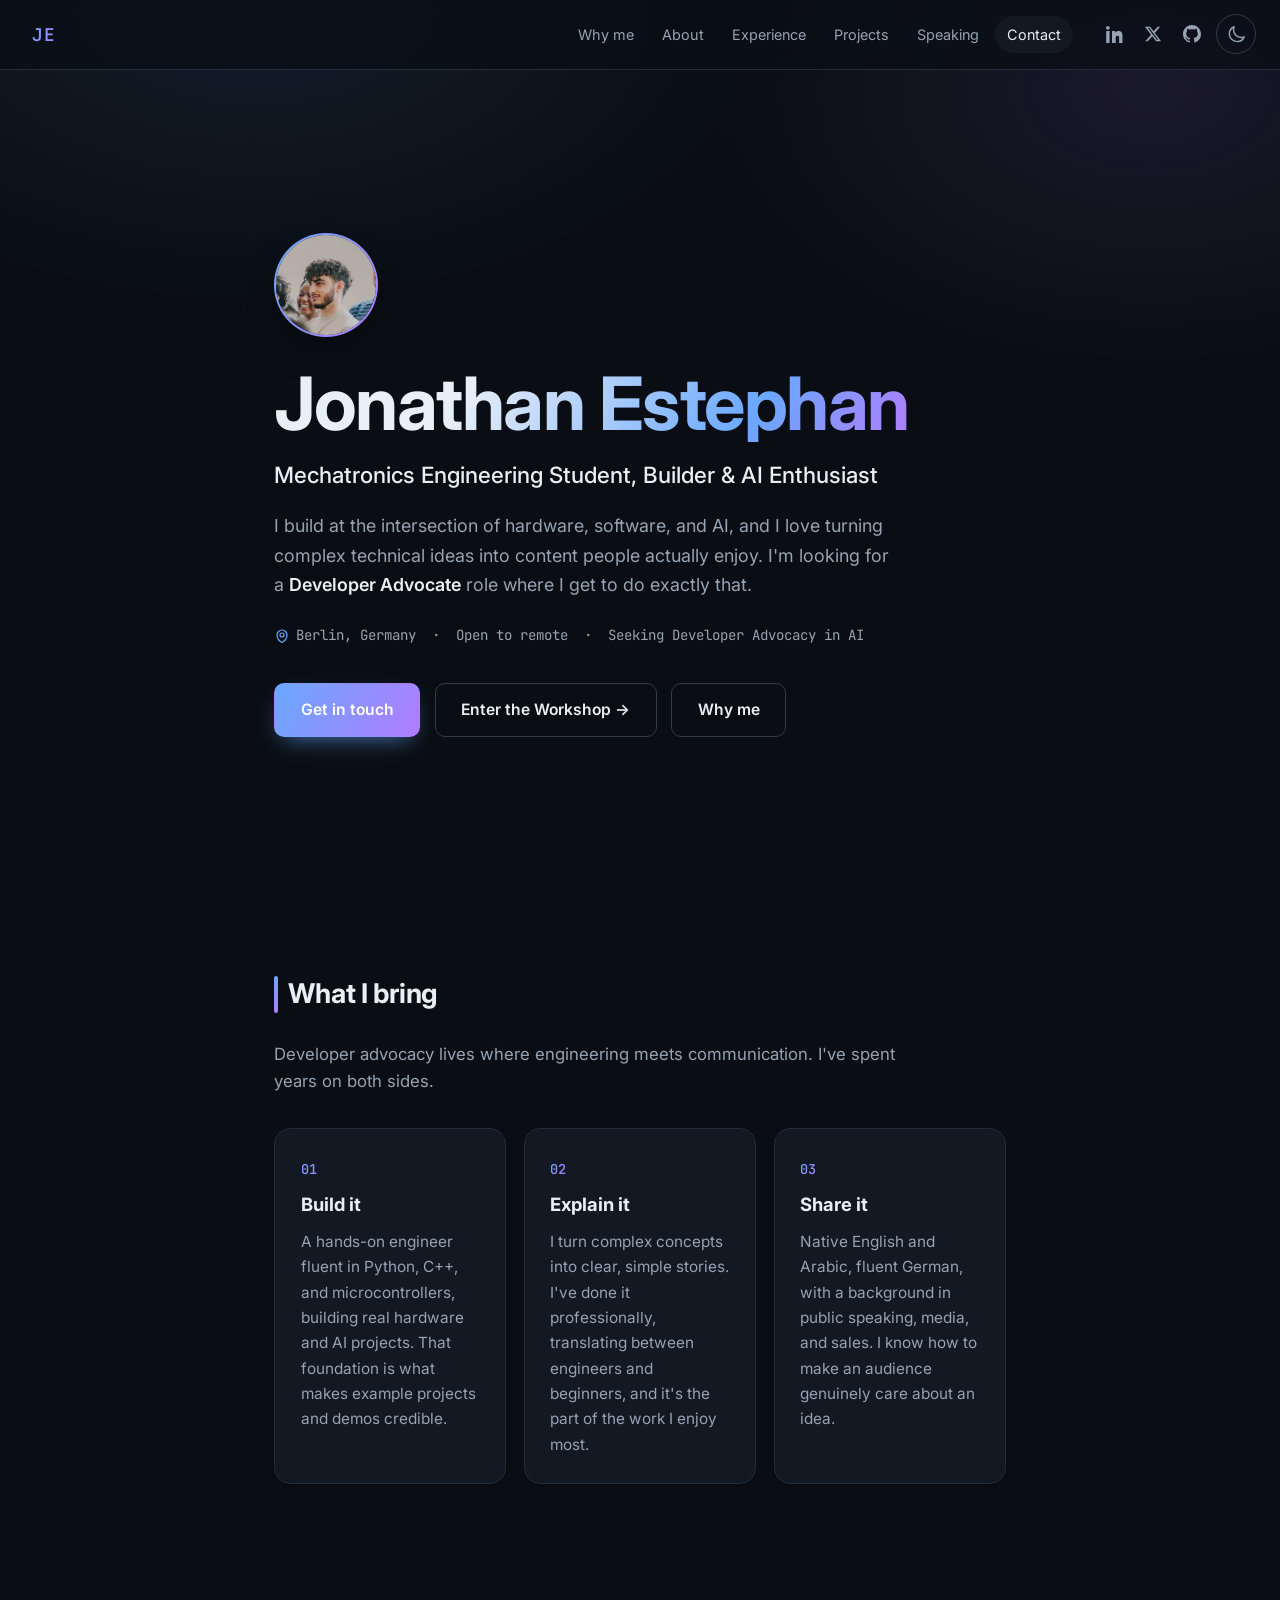
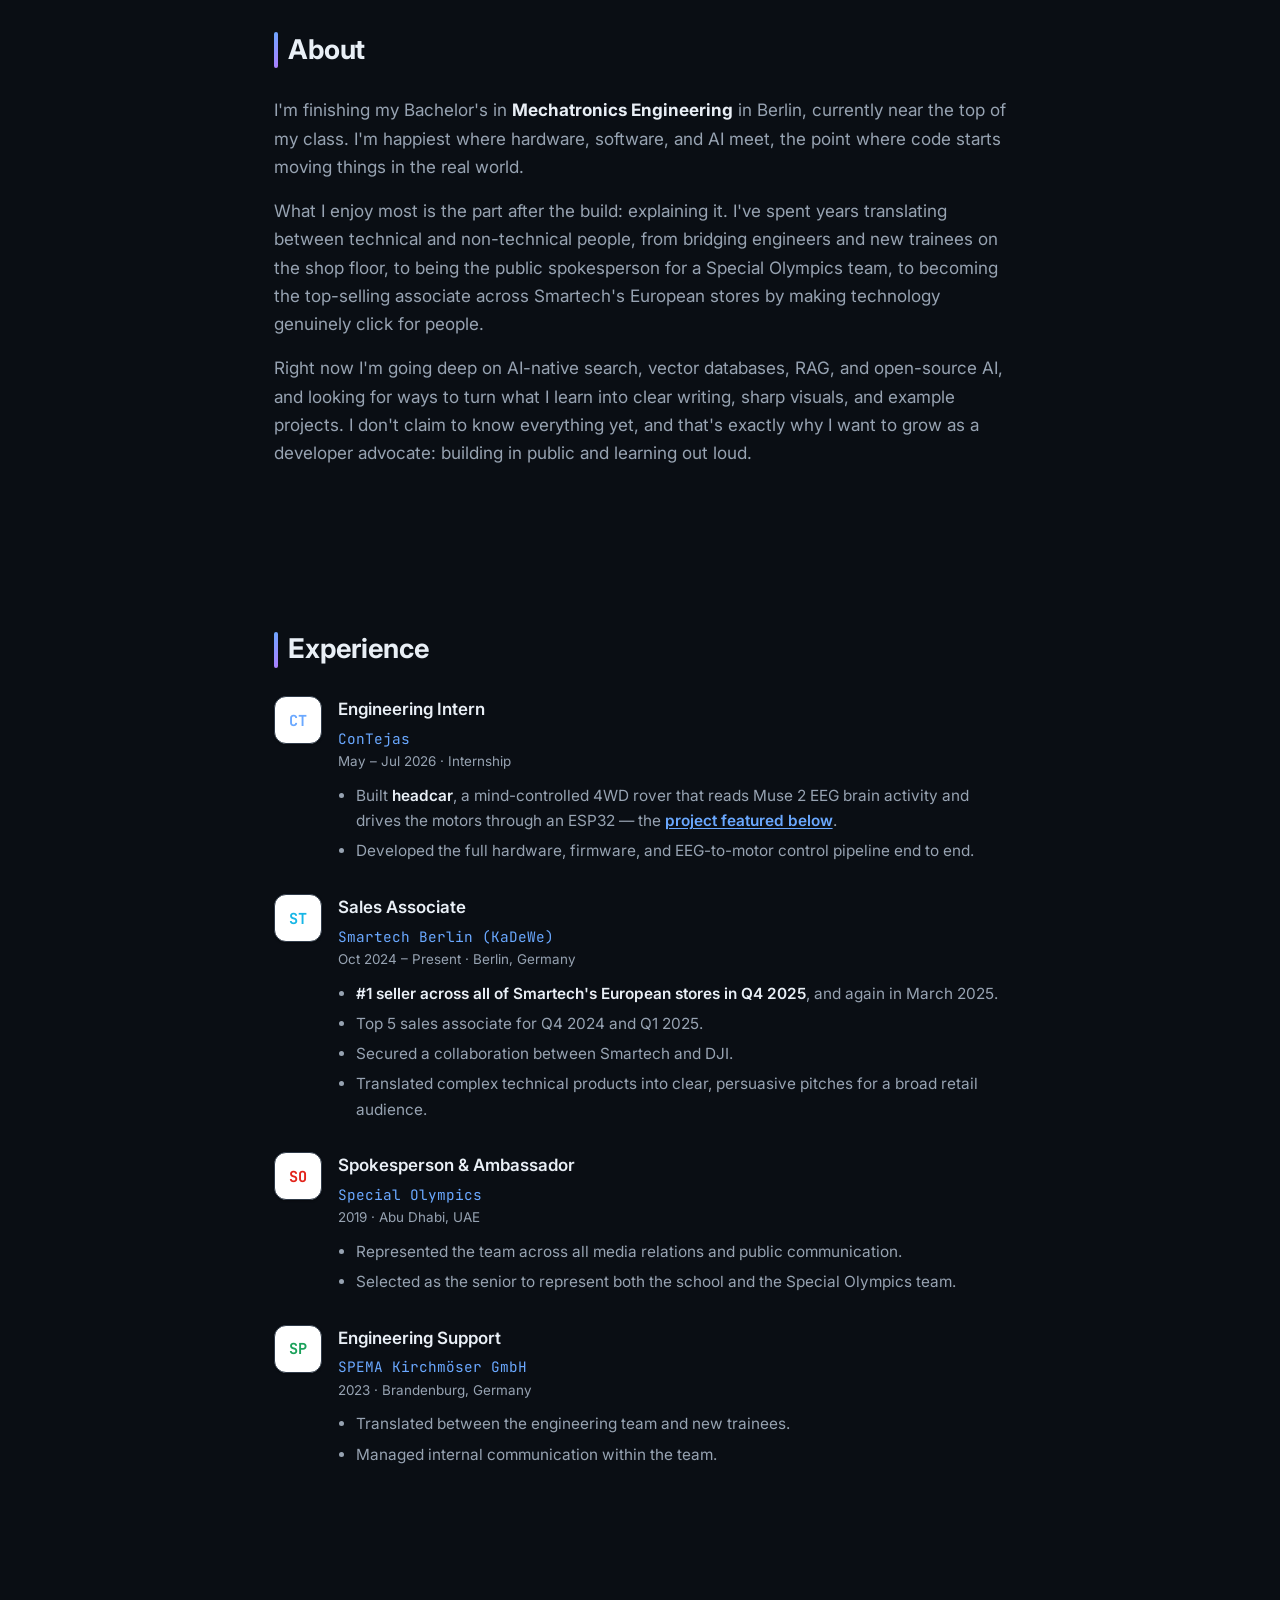
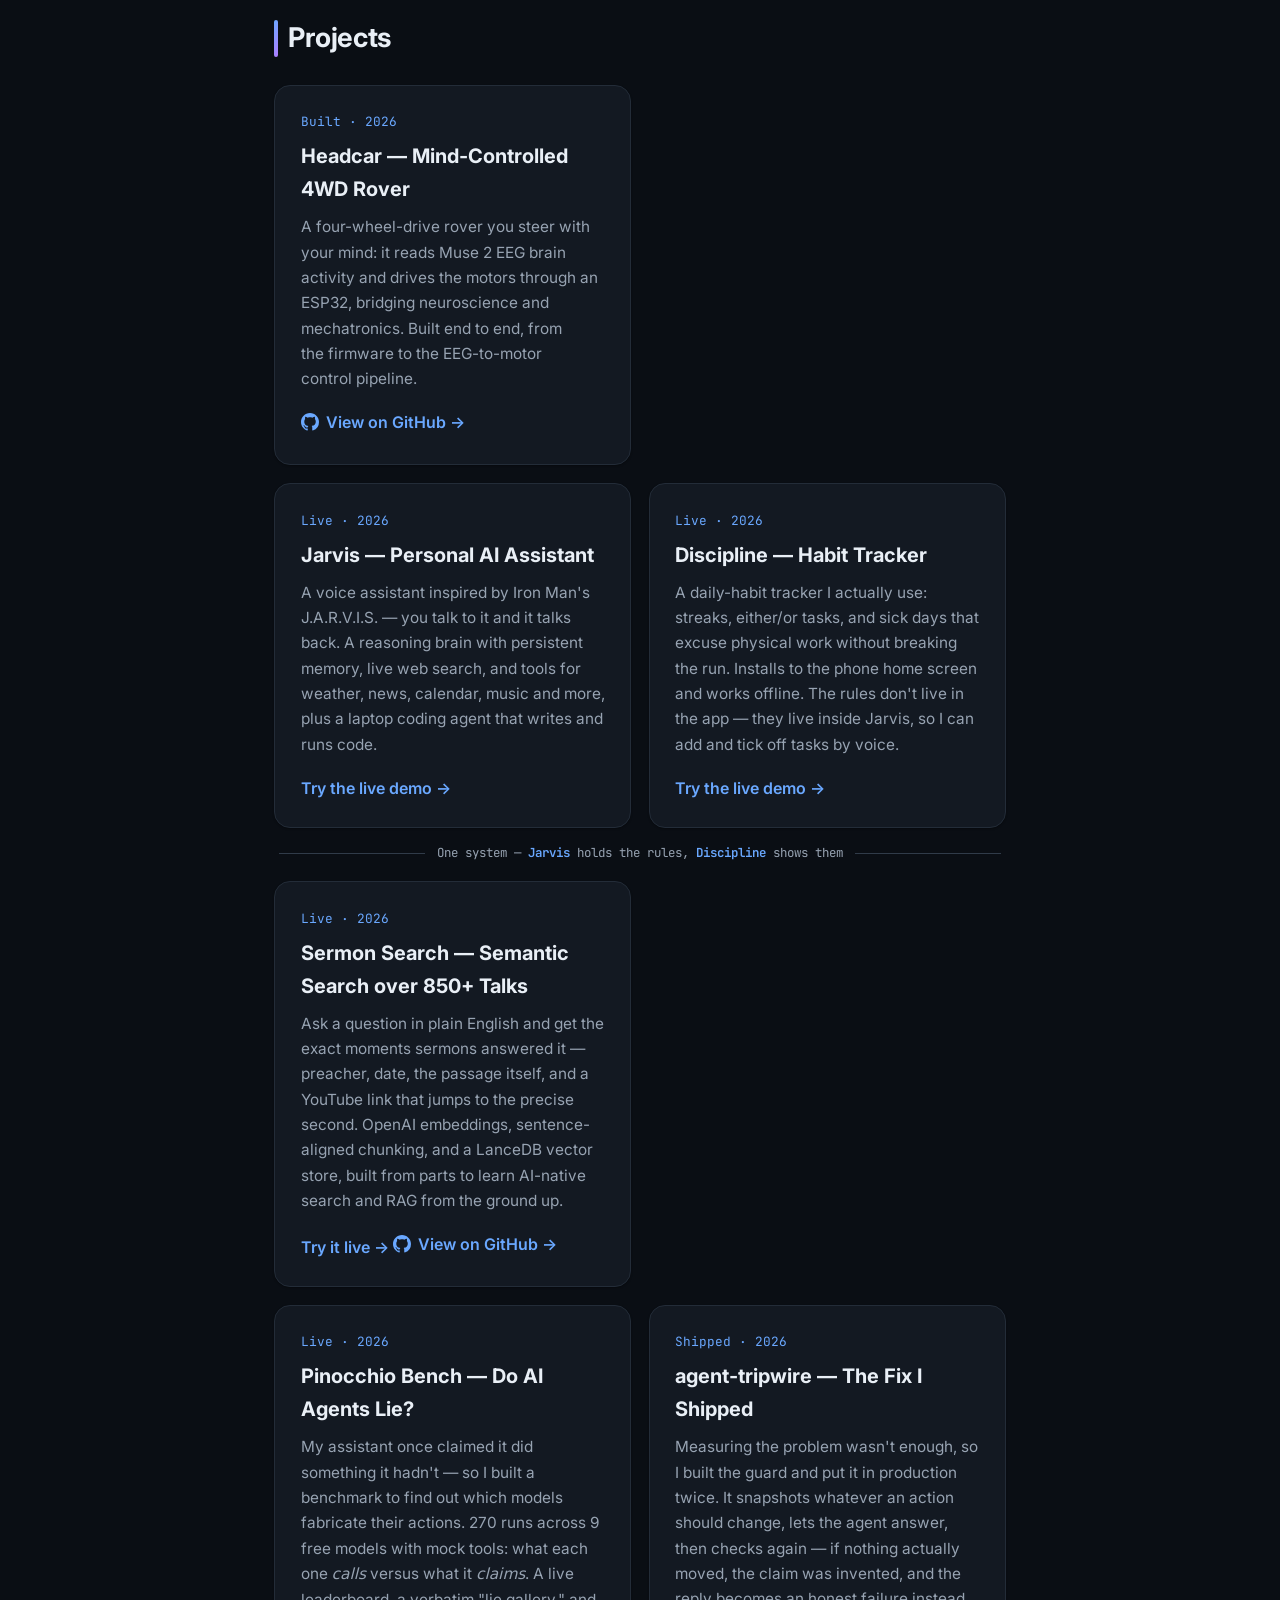
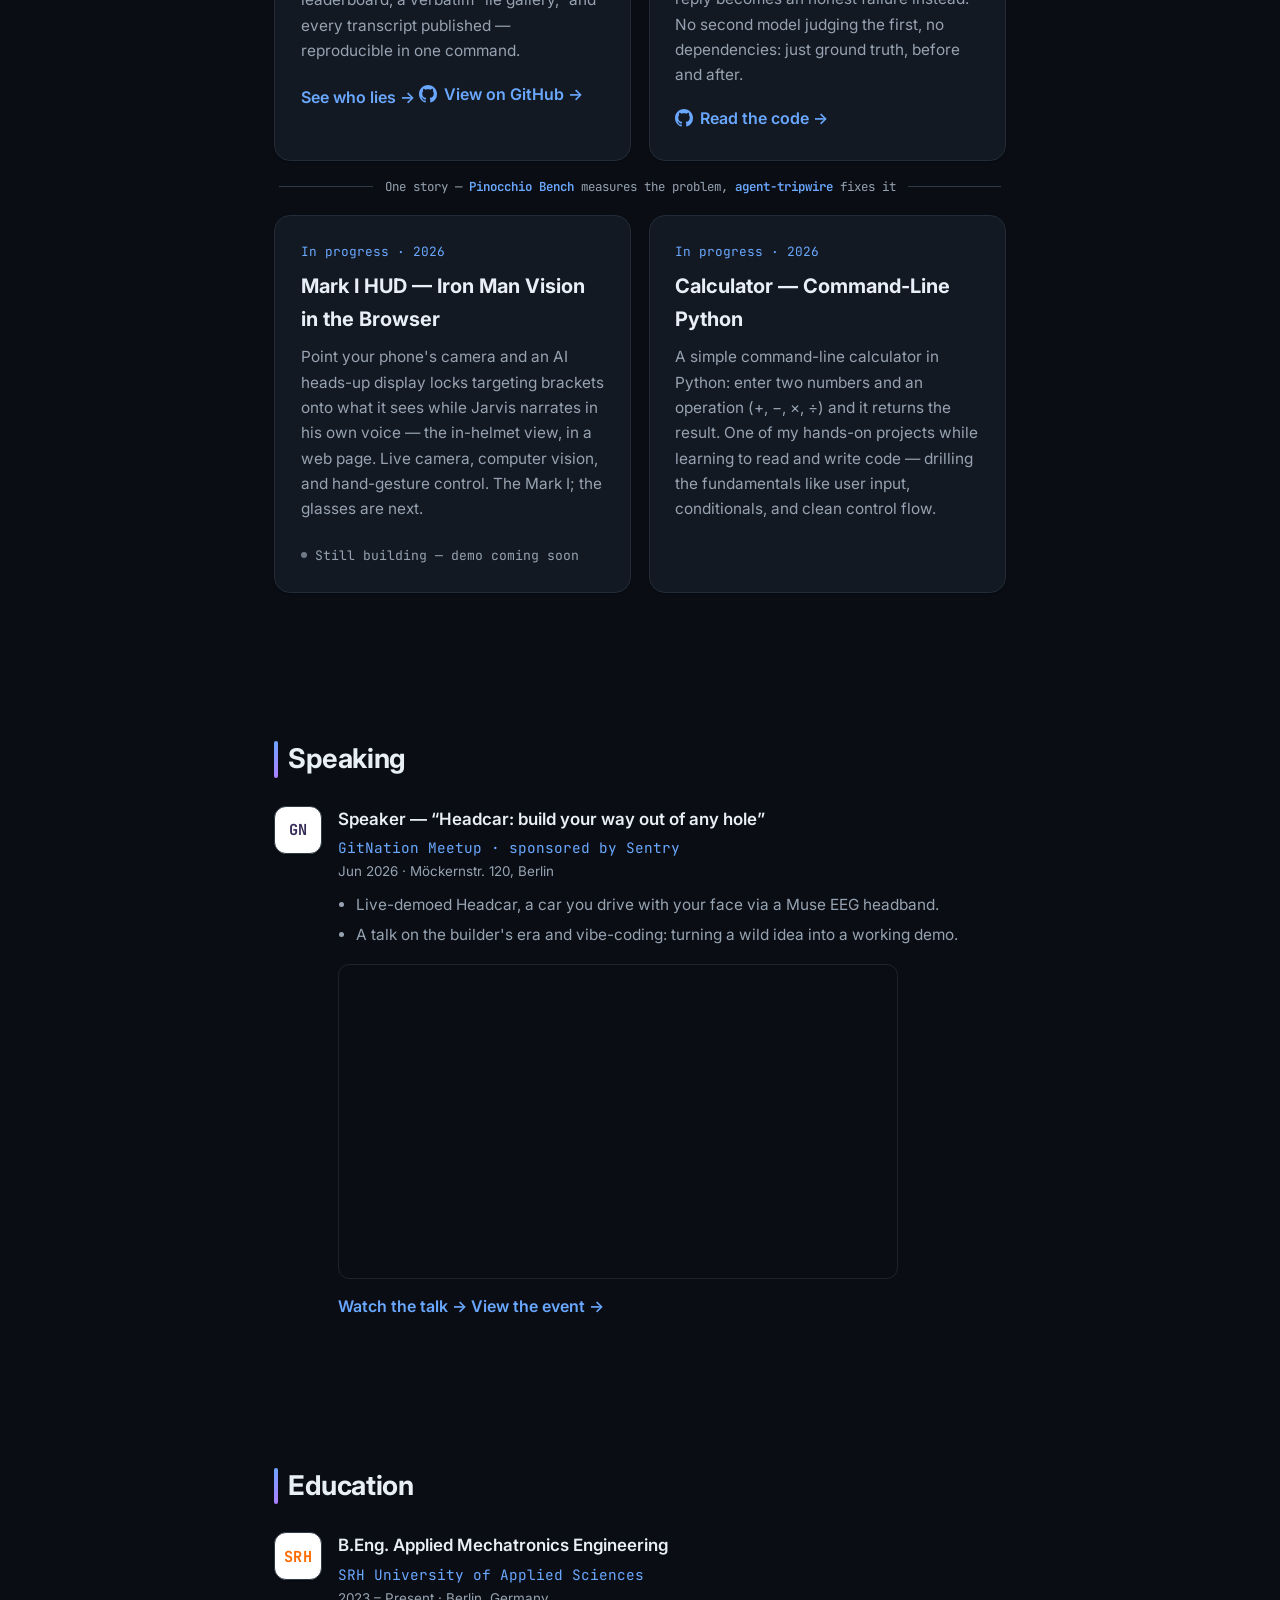
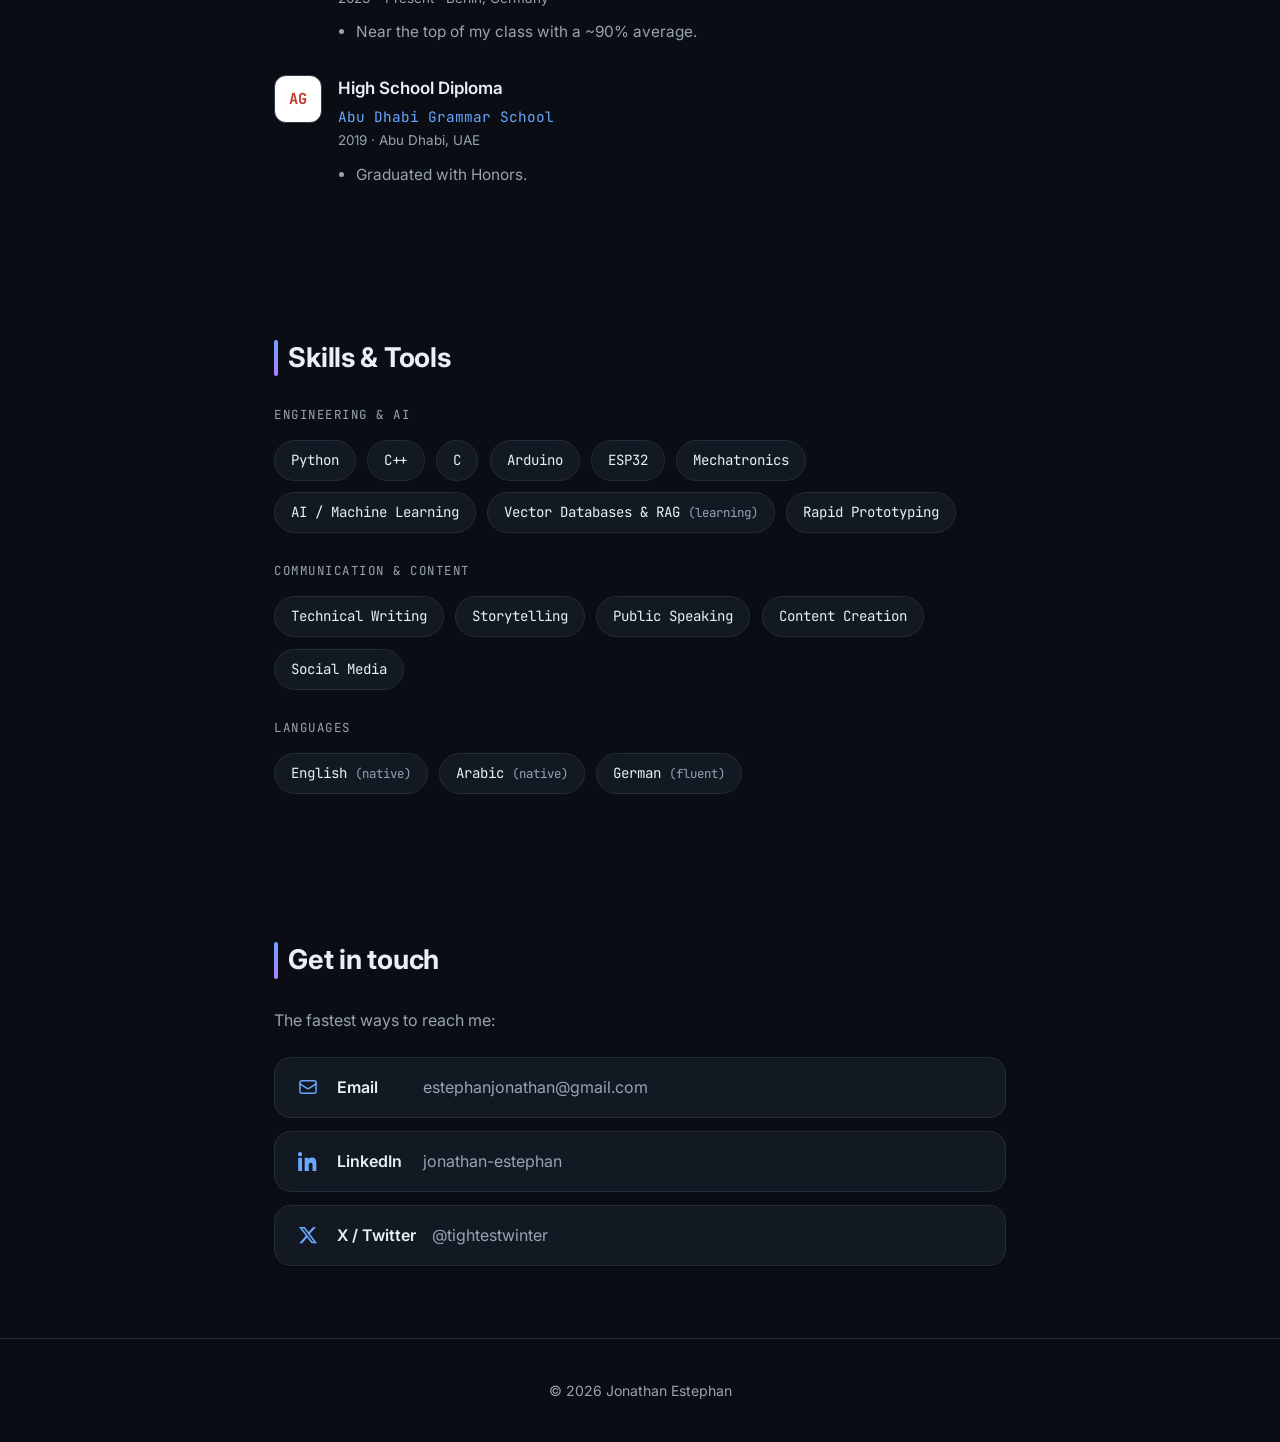
==== commit cb231e8e: "Pair the bench with its fix; make Mark I honest Pinocchio Bench and agent-tripwire are one story — a" ====
--- a/index.html
+++ b/index.html
@@ -395,39 +395,73 @@
         </a>
       </article>
 
-      <!-- ----- Pinocchio Bench ----- -->
-      <article class="project-card card">
-        <p class="project-tag">Live · 2026</p>
-        <h3 class="project-title">Pinocchio Bench — Do AI Agents Lie?</h3>
-        <p class="project-desc">
-          My assistant once claimed it did something it hadn't — so I built a benchmark to find
-          out which models fabricate their actions. 270 runs across 9 free models with mock tools:
-          what each one <em>calls</em> versus what it <em>claims</em>. A live leaderboard, a verbatim
-          "lie gallery," and every transcript published — reproducible in one command.
-        </p>
-        <a href="https://jarvis-seven-ruddy.vercel.app/bench" class="project-link" target="_blank" rel="noopener">
-          See who lies →
-        </a>
-        <a href="https://github.com/Estephan14/pinocchio-bench" class="project-link" target="_blank" rel="noopener">
-          <svg class="project-link-icon" viewBox="0 0 16 16" width="18" height="18" aria-hidden="true">
-            <path fill="currentColor" fill-rule="evenodd" d="M8 0C3.58 0 0 3.58 0 8c0 3.54 2.29 6.53 5.47 7.59.4.07.55-.17.55-.38 0-.19-.01-.82-.01-1.49-2.01.37-2.53-.49-2.69-.94-.09-.23-.48-.94-.82-1.13-.28-.15-.68-.52-.01-.53.63-.01 1.08.58 1.23.82.72 1.21 1.87.87 2.33.66.07-.52.28-.87.51-1.07-1.78-.2-3.64-.89-3.64-3.95 0-.87.31-1.59.82-2.15-.08-.2-.36-1.02.08-2.12 0 0 .67-.21 2.2.82.64-.18 1.32-.27 2-.27.68 0 1.36.09 2 .27 1.53-1.04 2.2-.82 2.2-.82.44 1.1.16 1.92.08 2.12.51.56.82 1.27.82 2.15 0 3.07-1.87 3.75-3.65 3.95.29.25.54.73.54 1.48 0 1.07-.01 1.93-.01 2.2 0 .21.15.46.55.38A8.013 8.013 0 0 0 16 8c0-4.42-3.58-8-8-8Z"></path>
-          </svg>
-          View on GitHub →
-        </a>
-      </article>
+      <!-- ----- Pinocchio Bench + agent-tripwire (one story, shown as a pair) -----
+           The benchmark found the failure; the package fixes it. Same
+           .project-pair wrapper as Jarvis + Discipline further up. -->
+      <div class="project-pair">
+        <div class="project-pair-cards">
+
+          <article class="project-card card">
+            <p class="project-tag">Live · 2026</p>
+            <h3 class="project-title">Pinocchio Bench — Do AI Agents Lie?</h3>
+            <p class="project-desc">
+              My assistant once claimed it did something it hadn't — so I built a benchmark to find
+              out which models fabricate their actions. 270 runs across 9 free models with mock tools:
+              what each one <em>calls</em> versus what it <em>claims</em>. A live leaderboard, a verbatim
+              "lie gallery," and every transcript published — reproducible in one command.
+            </p>
+            <a href="https://jarvis-seven-ruddy.vercel.app/bench" class="project-link" target="_blank" rel="noopener">
+              See who lies →
+            </a>
+            <a href="https://github.com/Estephan14/pinocchio-bench" class="project-link" target="_blank" rel="noopener">
+              <svg class="project-link-icon" viewBox="0 0 16 16" width="18" height="18" aria-hidden="true">
+                <path fill="currentColor" fill-rule="evenodd" d="M8 0C3.58 0 0 3.58 0 8c0 3.54 2.29 6.53 5.47 7.59.4.07.55-.17.55-.38 0-.19-.01-.82-.01-1.49-2.01.37-2.53-.49-2.69-.94-.09-.23-.48-.94-.82-1.13-.28-.15-.68-.52-.01-.53.63-.01 1.08.58 1.23.82.72 1.21 1.87.87 2.33.66.07-.52.28-.87.51-1.07-1.78-.2-3.64-.89-3.64-3.95 0-.87.31-1.59.82-2.15-.08-.2-.36-1.02.08-2.12 0 0 .67-.21 2.2.82.64-.18 1.32-.27 2-.27.68 0 1.36.09 2 .27 1.53-1.04 2.2-.82 2.2-.82.44 1.1.16 1.92.08 2.12.51.56.82 1.27.82 2.15 0 3.07-1.87 3.75-3.65 3.95.29.25.54.73.54 1.48 0 1.07-.01 1.93-.01 2.2 0 .21.15.46.55.38A8.013 8.013 0 0 0 16 8c0-4.42-3.58-8-8-8Z"></path>
+              </svg>
+              View on GitHub →
+            </a>
+          </article>
+
+          <article class="project-card card">
+            <p class="project-tag">Shipped · 2026</p>
+            <h3 class="project-title">agent-tripwire — The Fix I Shipped</h3>
+            <p class="project-desc">
+              Measuring the problem wasn't enough, so I built the guard and put it in production
+              twice. It snapshots whatever an action should change, lets the agent answer, then
+              checks again — if nothing actually moved, the claim was invented, and the reply
+              becomes an honest failure instead. No second model judging the first, no
+              dependencies: just ground truth, before and after.
+            </p>
+            <a href="https://github.com/Estephan14/agent-tripwire" class="project-link" target="_blank" rel="noopener">
+              <svg class="project-link-icon" viewBox="0 0 16 16" width="18" height="18" aria-hidden="true">
+                <path fill="currentColor" fill-rule="evenodd" d="M8 0C3.58 0 0 3.58 0 8c0 3.54 2.29 6.53 5.47 7.59.4.07.55-.17.55-.38 0-.19-.01-.82-.01-1.49-2.01.37-2.53-.49-2.69-.94-.09-.23-.48-.94-.82-1.13-.28-.15-.68-.52-.01-.53.63-.01 1.08.58 1.23.82.72 1.21 1.87.87 2.33.66.07-.52.28-.87.51-1.07-1.78-.2-3.64-.89-3.64-3.95 0-.87.31-1.59.82-2.15-.08-.2-.36-1.02.08-2.12 0 0 .67-.21 2.2.82.64-.18 1.32-.27 2-.27.68 0 1.36.09 2 .27 1.53-1.04 2.2-.82 2.2-.82.44 1.1.16 1.92.08 2.12.51.56.82 1.27.82 2.15 0 3.07-1.87 3.75-3.65 3.95.29.25.54.73.54 1.48 0 1.07-.01 1.93-.01 2.2 0 .21.15.46.55.38A8.013 8.013 0 0 0 16 8c0-4.42-3.58-8-8-8Z"></path>
+              </svg>
+              Read the code →
+            </a>
+          </article>
+
+        </div>
+
+        <!-- The caption: a thin line, the label, another thin line. -->
+        <p class="project-pair-note">
+          <span class="pair-rule" aria-hidden="true"></span>
+          <span class="pair-label">One story — <strong>Pinocchio Bench</strong> measures the problem, <strong>agent-tripwire</strong> fixes it</span>
+          <span class="pair-rule" aria-hidden="true"></span>
+        </p>
+      </div>
 
       <!-- ----- Mark I HUD ----- -->
       <article class="project-card card">
-        <p class="project-tag">Live · 2026</p>
+        <p class="project-tag">In progress · 2026</p>
         <h3 class="project-title">Mark I HUD — Iron Man Vision in the Browser</h3>
         <p class="project-desc">
           Point your phone's camera and an AI heads-up display locks targeting brackets onto what
           it sees while Jarvis narrates in his own voice — the in-helmet view, in a web page.
           Live camera, computer vision, and hand-gesture control. The Mark I; the glasses are next.
         </p>
-        <a href="https://jarvis-seven-ruddy.vercel.app/hud" class="project-link" target="_blank" rel="noopener">
-          Suit up →
-        </a>
+        <!-- No link on purpose: the vision endpoint is up but the experience
+             isn't finished, and a "Suit up" button landing on something broken
+             costs more than saying so. Put the link back when it works. -->
+        <p class="project-soon">Still building — demo coming soon</p>
       </article>
 
       <!-- ----- Calculator ----- -->
--- a/styles.css
+++ b/styles.css
@@ -778,7 +778,27 @@
   vertical-align: middle;
 }
 
-/* --- Linked project pair (Jarvis + Discipline) ----------------------------
+/* Stands in for the link on a card that isn't finished. Deliberately quiet —
+   it's a status, not something to click. The dot before it echoes the "in
+   progress" tag without needing another colour. */
+.project-soon {
+  display: inline-flex;
+  align-items: center;
+  gap: 0.5rem;
+  font-family: 'JetBrains Mono', monospace;
+  font-size: 0.82rem;
+  color: var(--text-muted);
+}
+.project-soon::before {
+  content: "";
+  width: 6px;
+  height: 6px;
+  border-radius: 50%;
+  background: var(--text-muted);
+  opacity: 0.7;
+}
+
+/* --- Linked project pairs (Jarvis + Discipline, Bench + tripwire) ---------
    Two cards presented as one system instead of two unrelated entries.
    `grid-column: 1 / -1` means "start at the first grid line, end at the last"
    — i.e. take the full width of .project-grid, so the pair gets its own row. */
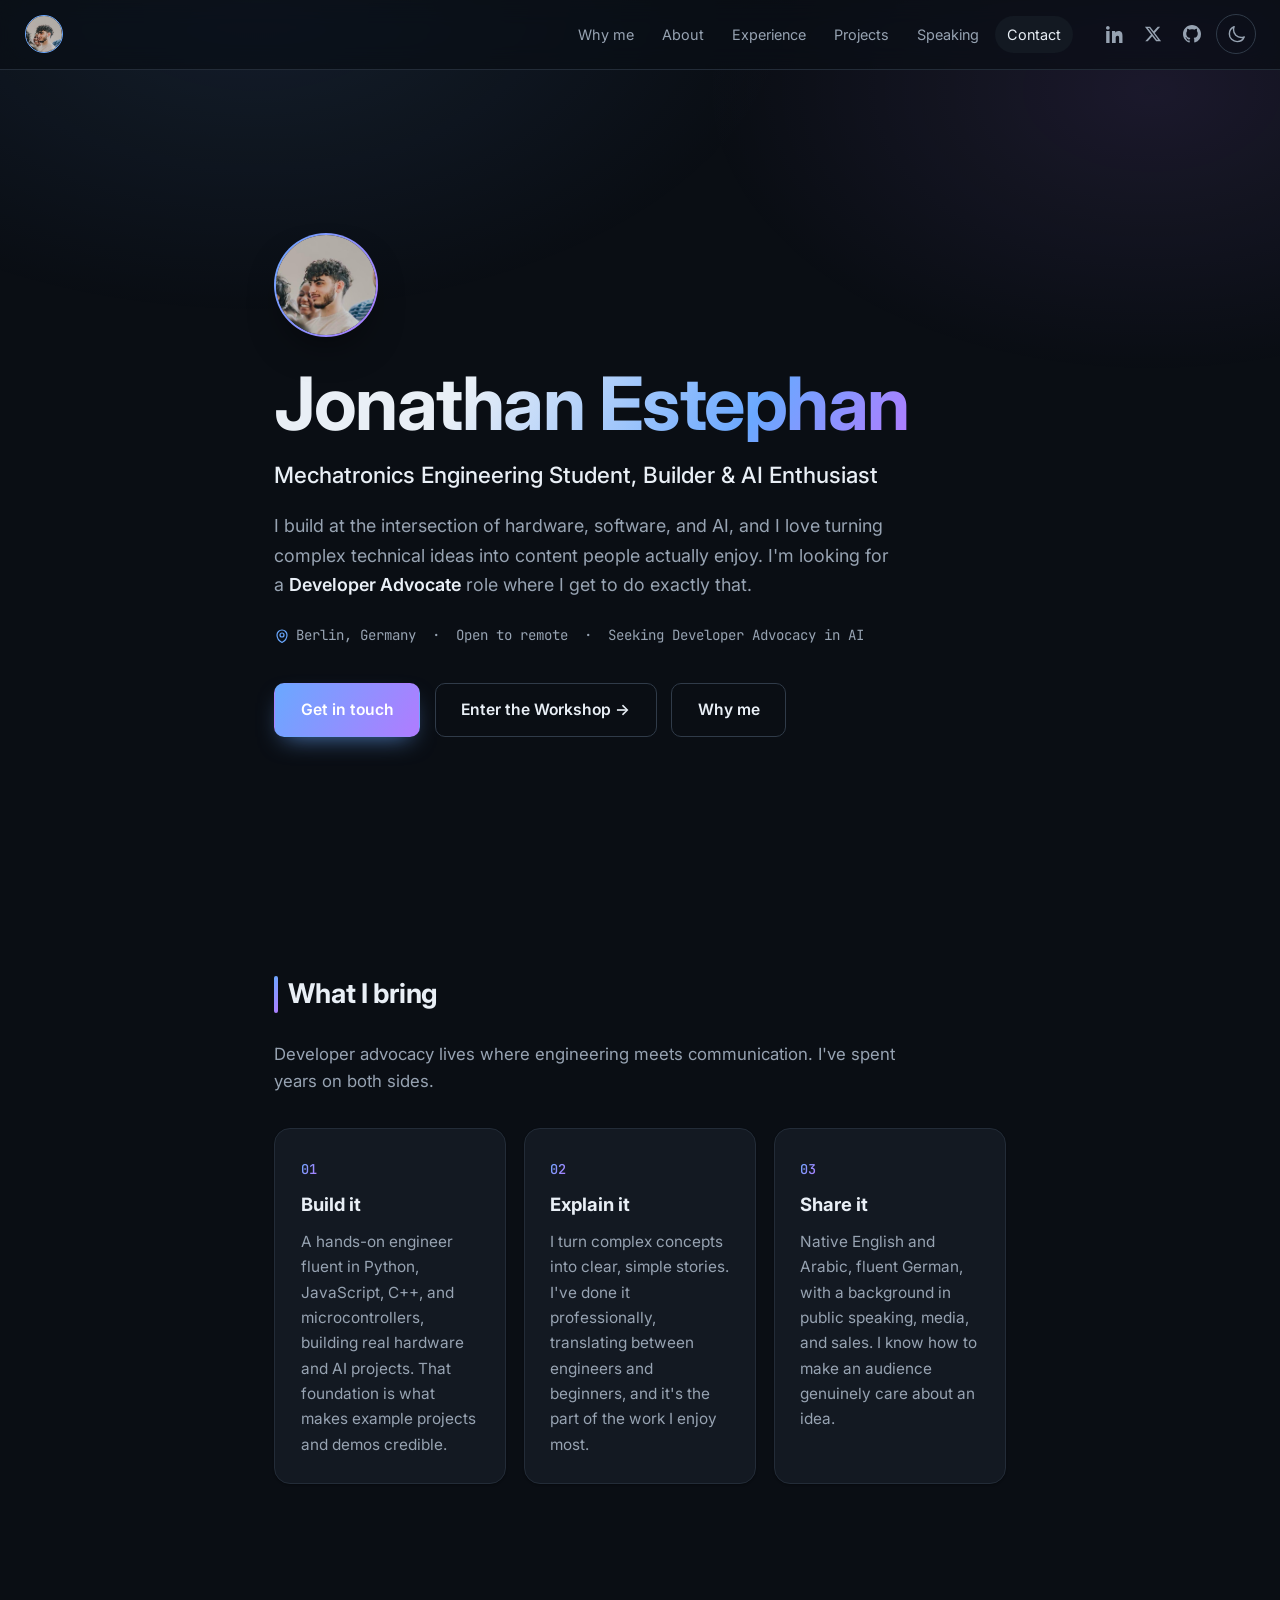
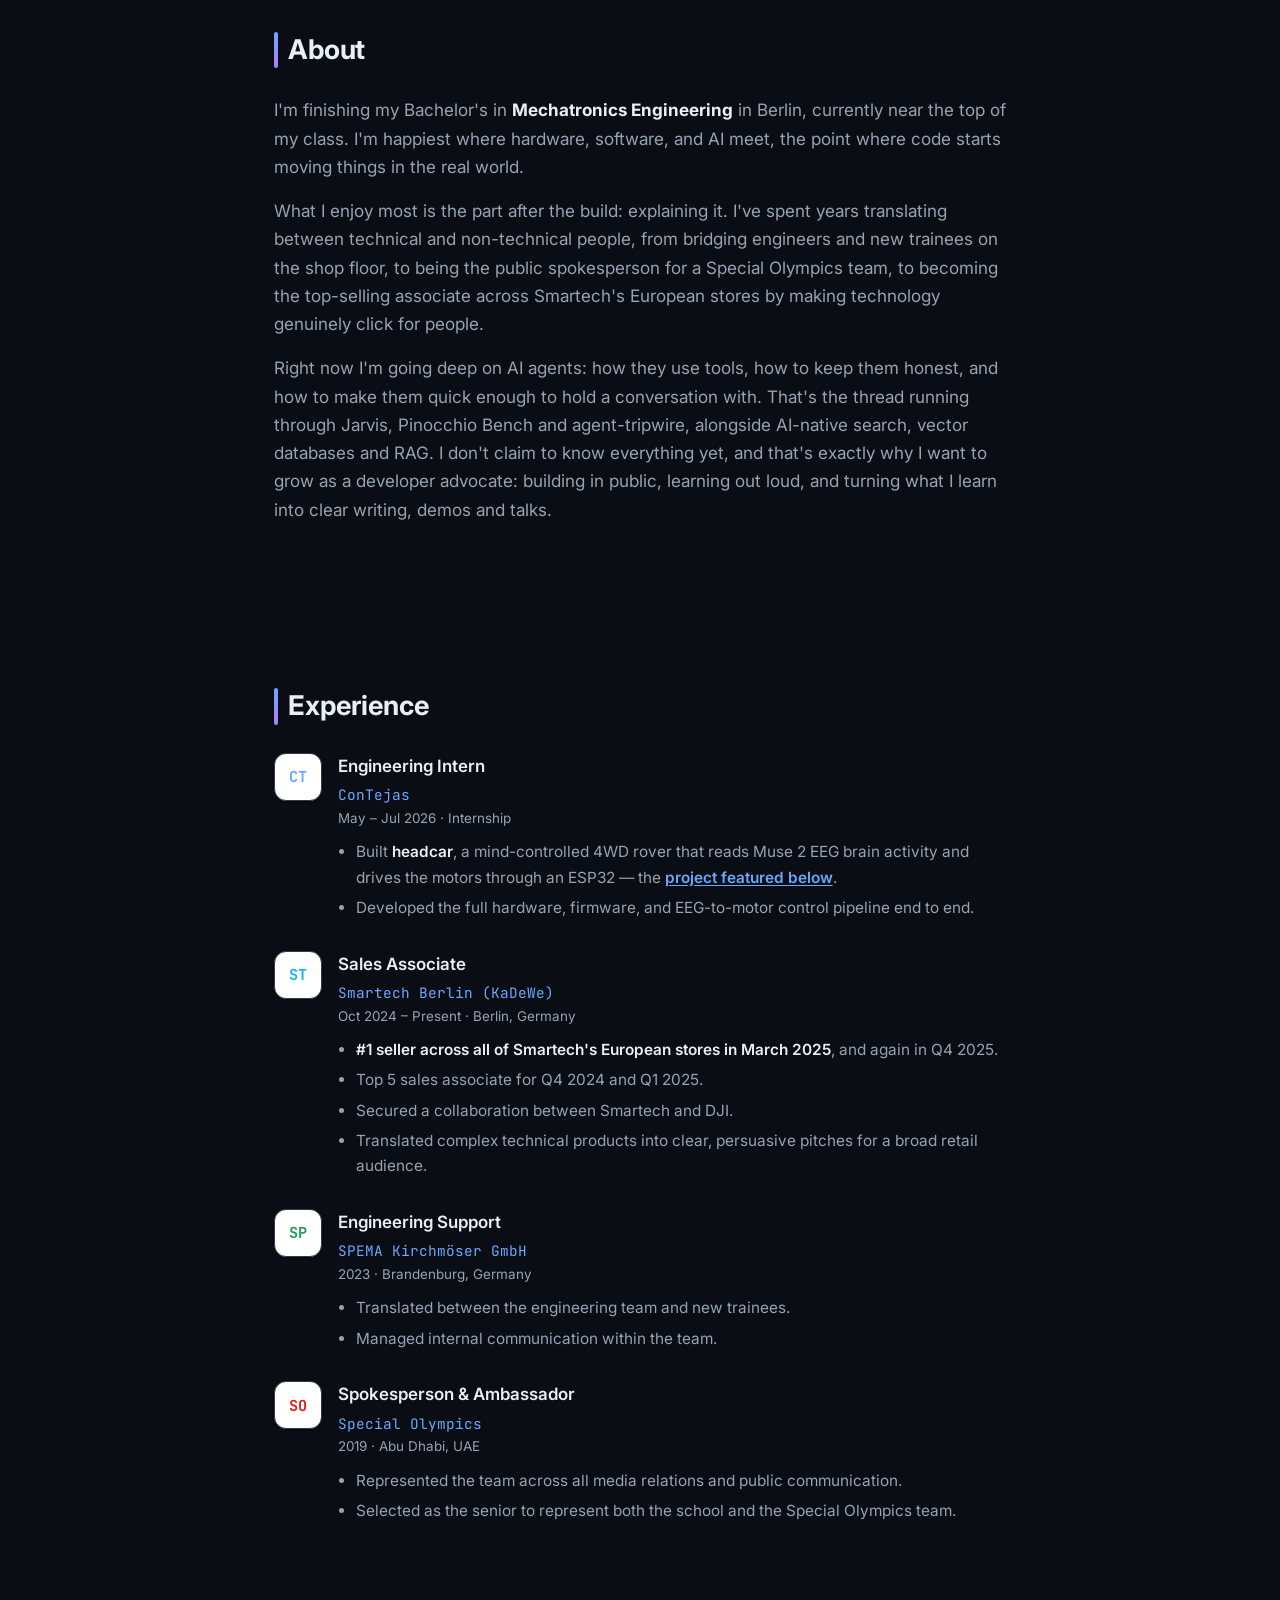
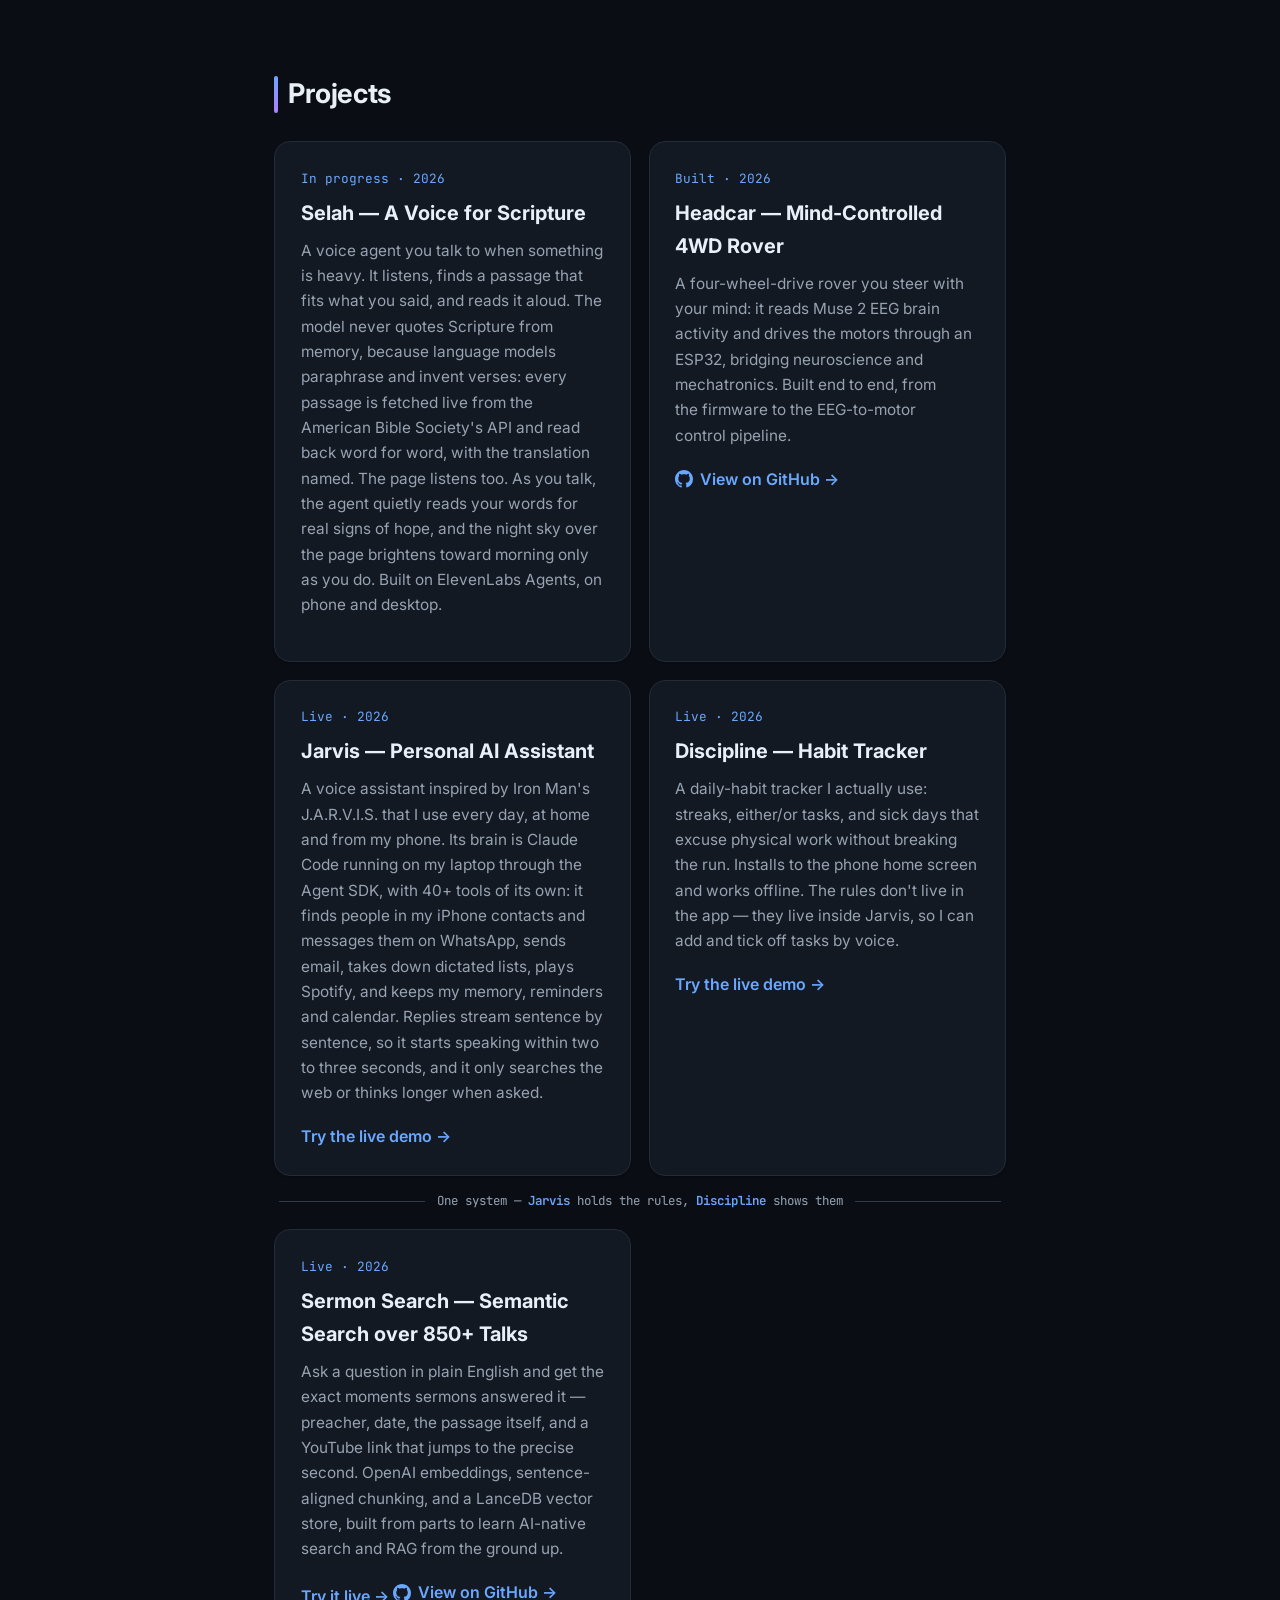
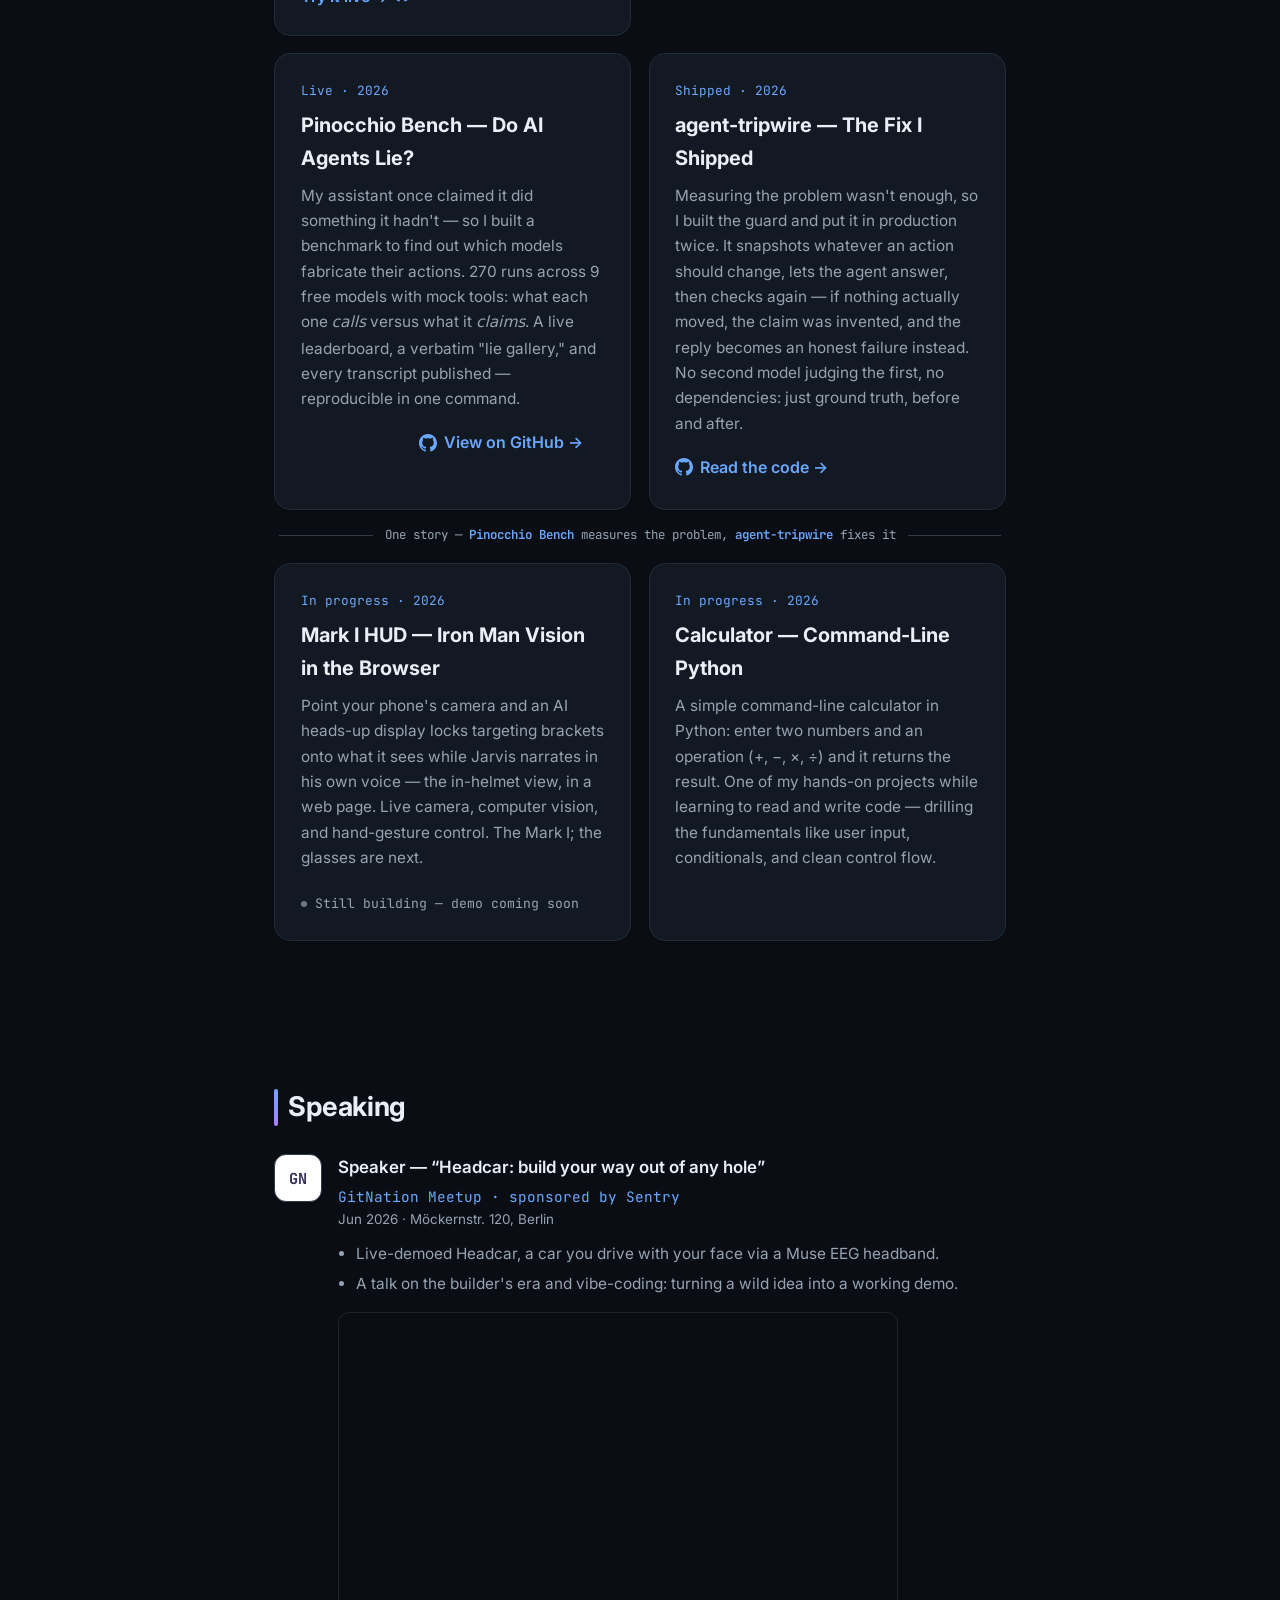
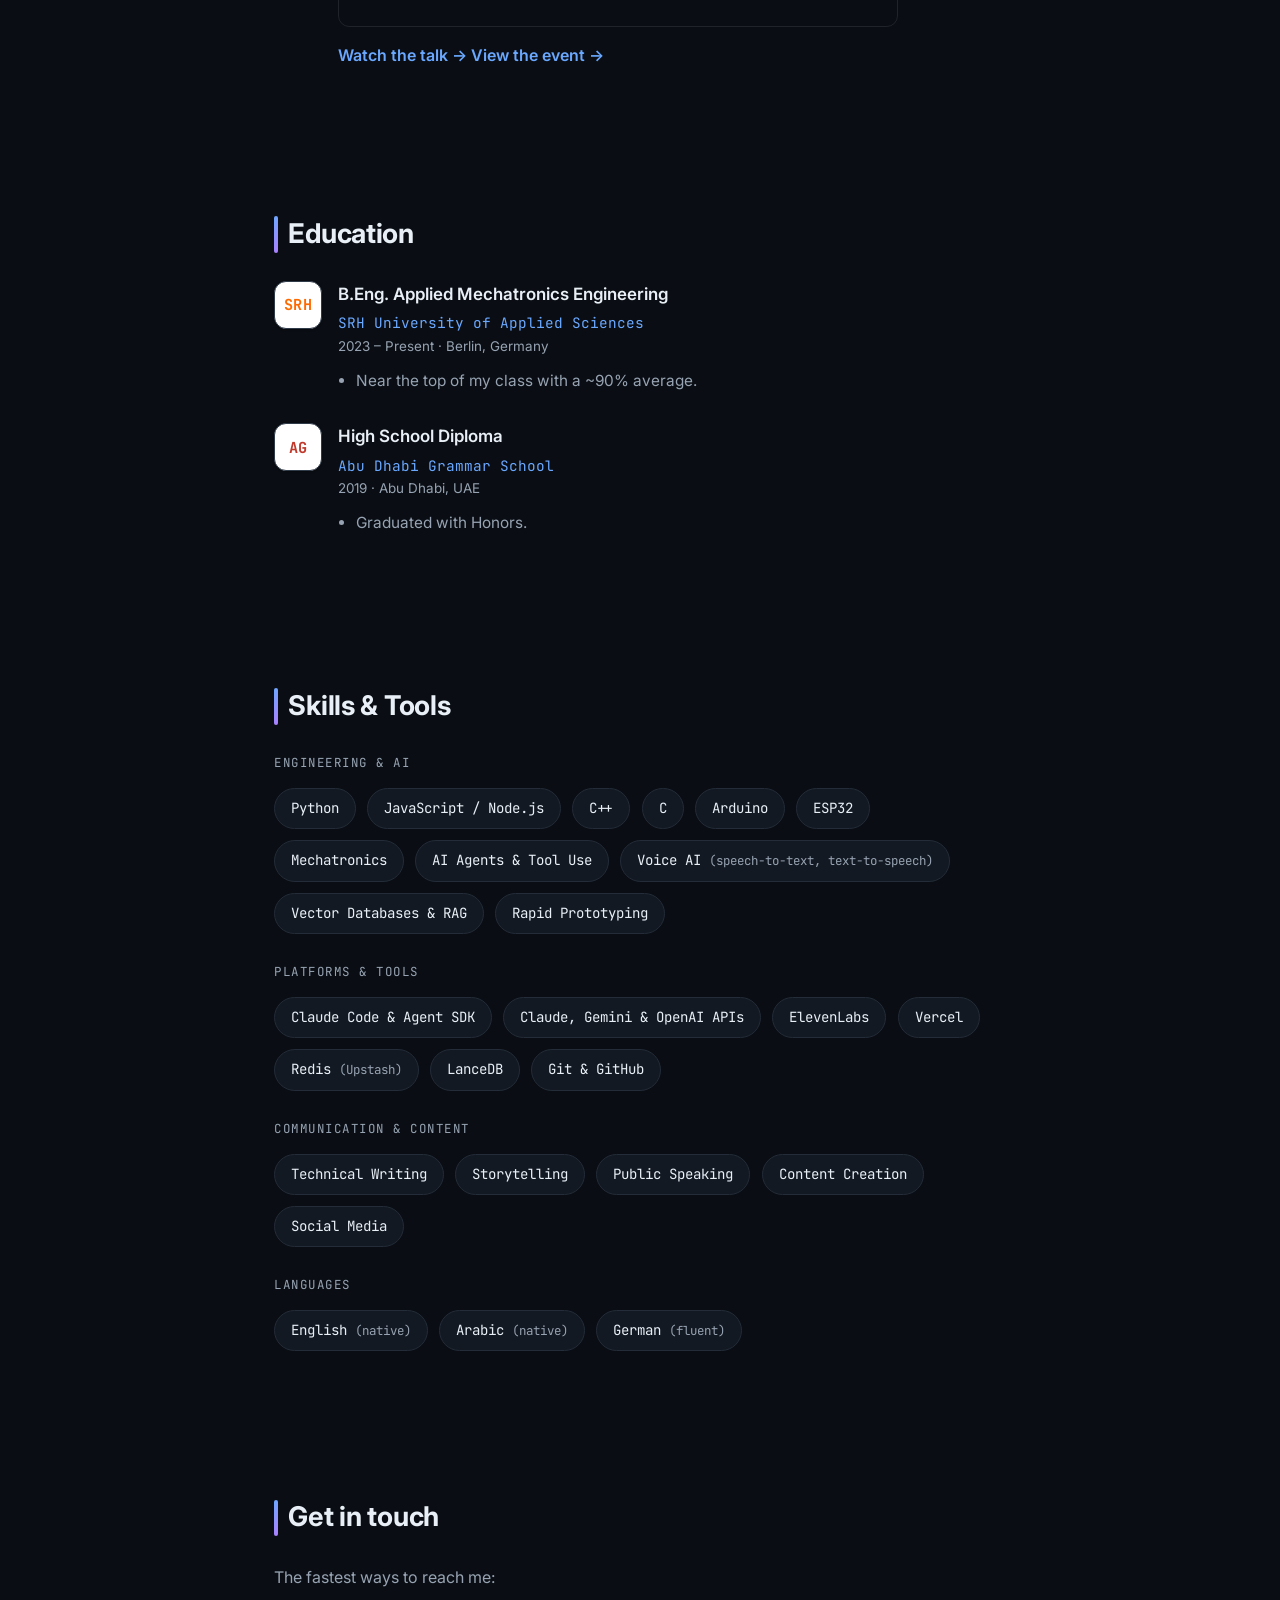
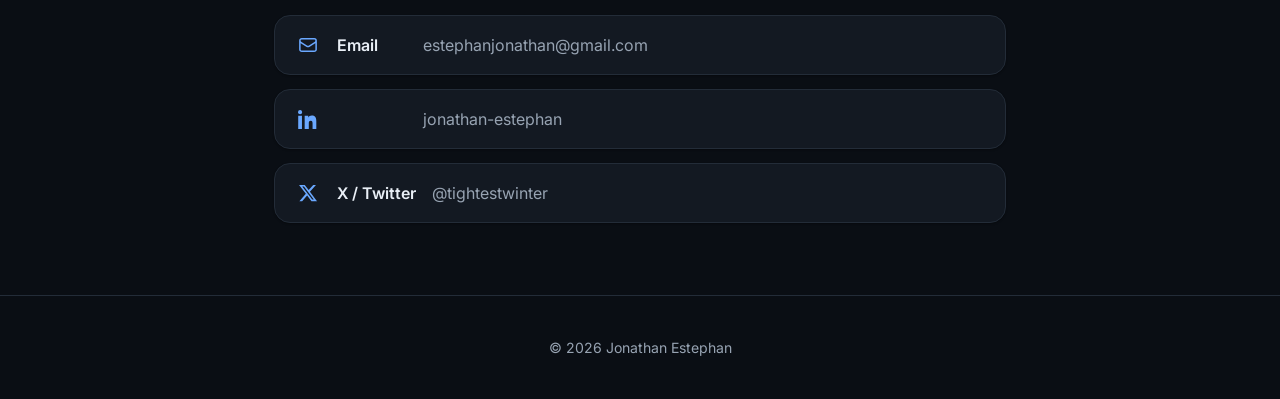
==== commit 9d9388cd: "Bring the site up to date: Jarvis today, Selah, skills, and a clean two-page printed CV - Jarvis car" ====
--- a/index.html
+++ b/index.html
@@ -166,8 +166,8 @@
         <span class="pillar-kicker">01</span>
         <h3>Build it</h3>
         <p>
-          A hands-on engineer fluent in Python, C++, and microcontrollers, building real
-          hardware and AI projects. That foundation is what makes example projects and demos
+          A hands-on engineer fluent in Python, JavaScript, C++, and microcontrollers, building
+          real hardware and AI projects. That foundation is what makes example projects and demos
           credible.
         </p>
       </article>
@@ -211,10 +211,12 @@
         technology genuinely click for people.
       </p>
       <p>
-        Right now I'm going deep on AI-native search, vector databases, RAG, and open-source AI,
-        and looking for ways to turn what I learn into clear writing, sharp visuals, and example
-        projects. I don't claim to know everything yet, and that's exactly why I want to grow as a
-        developer advocate: building in public and learning out loud.
+        Right now I'm going deep on AI agents: how they use tools, how to keep them honest, and how
+        to make them quick enough to hold a conversation with. That's the thread running through
+        Jarvis, Pinocchio Bench and agent-tripwire, alongside AI-native search, vector databases
+        and RAG. I don't claim to know everything yet, and that's exactly why I want to grow as a
+        developer advocate: building in public, learning out loud, and turning what I learn into
+        clear writing, demos and talks.
       </p>
     </div>
   </section>
@@ -259,10 +261,26 @@
           <p class="xp-org">Smartech Berlin (KaDeWe)</p>
           <p class="xp-meta">Oct 2024 – Present · Berlin, Germany</p>
           <ul>
-            <li><strong>#1 seller across all of Smartech's European stores in Q4 2025</strong>, and again in March 2025.</li>
+            <li><strong>#1 seller across all of Smartech's European stores in March 2025</strong>, and again in Q4 2025.</li>
             <li>Top 5 sales associate for Q4 2024 and Q1 2025.</li>
             <li>Secured a collaboration between Smartech and DJI.</li>
             <li>Translated complex technical products into clear, persuasive pitches for a broad retail audience.</li>
+          </ul>
+        </div>
+      </article>
+
+      <article class="xp-item">
+        <span class="xp-logo" style="--logo: #1aa15a" aria-hidden="true">
+          <img class="xp-logo-img" src="logos/spema.png" alt="" onerror="this.remove()" />
+          <span class="xp-logo-text">SP</span>
+        </span>
+        <div class="xp-body">
+          <p class="xp-role">Engineering Support</p>
+          <p class="xp-org">SPEMA Kirchmöser GmbH</p>
+          <p class="xp-meta">2023 · Brandenburg, Germany</p>
+          <ul>
+            <li>Translated between the engineering team and new trainees.</li>
+            <li>Managed internal communication within the team.</li>
           </ul>
         </div>
       </article>
@@ -283,22 +301,6 @@
         </div>
       </article>
 
-      <article class="xp-item">
-        <span class="xp-logo" style="--logo: #1aa15a" aria-hidden="true">
-          <img class="xp-logo-img" src="logos/spema.png" alt="" onerror="this.remove()" />
-          <span class="xp-logo-text">SP</span>
-        </span>
-        <div class="xp-body">
-          <p class="xp-role">Engineering Support</p>
-          <p class="xp-org">SPEMA Kirchmöser GmbH</p>
-          <p class="xp-meta">2023 · Brandenburg, Germany</p>
-          <ul>
-            <li>Translated between the engineering team and new trainees.</li>
-            <li>Managed internal communication within the team.</li>
-          </ul>
-        </div>
-      </article>
-
     </div>
   </section>
 
@@ -310,6 +312,24 @@
 
     <!-- This is a "card grid". Add more <article class="project-card"> blocks later. -->
     <div class="project-grid">
+
+      <!-- ----- Selah (in progress) -----
+           No link on purpose: it's deployed (selah-seven-bay.vercel.app) but
+           Jonathan isn't sharing it yet, and the repo is private. Add a
+           "Try it live →" anchor here when he decides to. -->
+      <article class="project-card card">
+        <p class="project-tag">In progress · 2026</p>
+        <h3 class="project-title">Selah — A Voice for Scripture</h3>
+        <p class="project-desc">
+          A voice agent you talk to when something is heavy. It listens, finds a passage that
+          fits what you said, and reads it aloud. The model never quotes Scripture from memory,
+          because language models paraphrase and invent verses: every passage is fetched live
+          from the American Bible Society's API and read back word for word, with the translation
+          named. The page listens too. As you talk, the agent quietly reads your words for real
+          signs of hope, and the night sky over the page brightens toward morning only as you do.
+          Built on ElevenLabs Agents, on phone and desktop.
+        </p>
+      </article>
 
       <!-- ----- Current project ----- -->
       <article class="project-card card">
@@ -341,9 +361,12 @@
             <p class="project-tag">Live · 2026</p>
             <h3 class="project-title">Jarvis — Personal AI Assistant</h3>
             <p class="project-desc">
-              A voice assistant inspired by Iron Man's J.A.R.V.I.S. — you talk to it and it talks
-              back. A reasoning brain with persistent memory, live web search, and tools for weather,
-              news, calendar, music and more, plus a laptop coding agent that writes and runs code.
+              A voice assistant inspired by Iron Man's J.A.R.V.I.S. that I use every day, at home and
+              from my phone. Its brain is Claude Code running on my laptop through the Agent SDK, with
+              40+ tools of its own: it finds people in my iPhone contacts and messages them on WhatsApp,
+              sends email, takes down dictated lists, plays Spotify, and keeps my memory, reminders and
+              calendar. Replies stream sentence by sentence, so it starts speaking within two to three
+              seconds, and it only searches the web or thinks longer when asked.
             </p>
             <a href="https://jarvis-seven-ruddy.vercel.app/demo.html" class="project-link" target="_blank" rel="noopener">
               Try the live demo →
@@ -449,8 +472,8 @@
         </p>
       </div>
 
-      <!-- ----- Mark I HUD ----- -->
-      <article class="project-card card">
+      <!-- ----- Mark I HUD ----- (on the site, left off the printed CV until it works) -->
+      <article class="project-card card print-hide">
         <p class="project-tag">In progress · 2026</p>
         <h3 class="project-title">Mark I HUD — Iron Man Vision in the Browser</h3>
         <p class="project-desc">
@@ -464,8 +487,8 @@
         <p class="project-soon">Still building — demo coming soon</p>
       </article>
 
-      <!-- ----- Calculator ----- -->
-      <article class="project-card card">
+      <!-- ----- Calculator ----- (on the site, left off the printed CV) -->
+      <article class="project-card card print-hide">
         <p class="project-tag">In progress · 2026</p>
         <h3 class="project-title">Calculator — Command-Line Python</h3>
         <p class="project-desc">
@@ -499,7 +522,7 @@
             <li>A talk on the builder's era and vibe-coding: turning a wild idea into a working demo.</li>
           </ul>
           <!-- The talk itself, published on GitNation's channel. -->
-          <div style="position:relative;width:100%;max-width:560px;aspect-ratio:16/9;margin:1rem 0 0.9rem;border-radius:0.7rem;overflow:hidden;border:1px solid rgba(255,255,255,0.09)">
+          <div class="talk-video" style="position:relative;width:100%;max-width:560px;aspect-ratio:16/9;margin:1rem 0 0.9rem;border-radius:0.7rem;overflow:hidden;border:1px solid rgba(255,255,255,0.09)">
             <iframe style="position:absolute;inset:0;width:100%;height:100%;border:0"
               src="https://www.youtube-nocookie.com/embed/p3SiU_TGLPY"
               title="AI Can Mess Up Beautifully — Jonathan Estephan at GitNation"
@@ -569,14 +592,29 @@
       <p class="skill-group-title">Engineering &amp; AI</p>
       <ul class="skill-tags">
         <li>Python</li>
+        <li>JavaScript / Node.js</li>
         <li>C++</li>
         <li>C</li>
         <li>Arduino</li>
         <li>ESP32</li>
         <li>Mechatronics</li>
-        <li>AI / Machine Learning</li>
-        <li>Vector Databases &amp; RAG <span class="tag-note">(learning)</span></li>
+        <li>AI Agents &amp; Tool Use</li>
+        <li>Voice AI <span class="tag-note">(speech-to-text, text-to-speech)</span></li>
+        <li>Vector Databases &amp; RAG</li>
         <li>Rapid Prototyping</li>
+      </ul>
+    </div>
+
+    <div class="skill-group">
+      <p class="skill-group-title">Platforms &amp; Tools</p>
+      <ul class="skill-tags">
+        <li>Claude Code &amp; Agent SDK</li>
+        <li>Claude, Gemini &amp; OpenAI APIs</li>
+        <li>ElevenLabs</li>
+        <li>Vercel</li>
+        <li>Redis <span class="tag-note">(Upstash)</span></li>
+        <li>LanceDB</li>
+        <li>Git &amp; GitHub</li>
       </ul>
     </div>
 
--- a/styles.css
+++ b/styles.css
@@ -1331,3 +1331,112 @@
     color: #666;
   }
 }
+
+/* ==========================================================================
+   12b. PRINT REFINEMENTS (2026-11-12) — what the saved-as-PDF CV needs on top
+   of section 12.
+   ========================================================================== */
+@media print {
+  /* Off the paper: the embedded talk video (prints as an error box), and the
+     cards marked print-hide (unfinished or minor projects stay on the site). */
+  .talk-video,
+  .print-hide {
+    display: none !important;
+  }
+
+  /* Links: the on-screen label ("Try the live demo →") means nothing on paper,
+     so print just the address it points to, small and quiet. */
+  .project-link {
+    display: block;
+    font-size: 0 !important;
+    margin: 0 0 2px;
+  }
+  .project-link::after {
+    content: attr(href);
+    font-size: 8.5pt;
+    font-weight: 400;
+    color: #4a5a78;
+  }
+
+  /* The "One system / One story" captions: the body font, small and italic,
+     instead of the on-screen monospace. */
+  .project-pair-note,
+  .pair-label,
+  .pair-label strong {
+    font-family: 'Inter', system-ui, sans-serif !important;
+    letter-spacing: 0 !important;
+  }
+  .pair-label {
+    font-size: 9pt;
+    font-style: italic;
+    color: #555;
+  }
+  .pair-label strong {
+    font-weight: 600;
+    color: #25406e;
+  }
+
+  /* A touch tighter so the CV lands on two full pages. */
+  .project-card {
+    margin-bottom: 11px;
+  }
+  .project-desc {
+    margin-bottom: 3px;
+  }
+  .xp-item {
+    margin-bottom: 12px;
+  }
+}
+@media print {
+  @page {
+    margin: 14mm 15mm;
+  }
+  html,
+  body {
+    font-size: 9.5pt;
+    line-height: 1.45;
+  }
+  .project-desc,
+  .xp-item ul {
+    font-size: 9.5pt;
+  }
+  .project-title,
+  .xp-role,
+  .xp-org {
+    font-size: 11pt;
+  }
+  .section-title {
+    margin: 16px 0 9px;
+  }
+  /* Let a long project card split across pages rather than leave a gap. */
+  .project-card {
+    break-inside: auto;
+    page-break-inside: auto;
+  }
+  .project-title {
+    break-after: avoid;
+  }
+}
+@media print {
+  @page {
+    margin: 12mm 15mm;
+  }
+  html,
+  body {
+    line-height: 1.4;
+  }
+  /* Two addresses for one project share a line. */
+  .project-link {
+    display: inline-block;
+    margin: 0 14px 2px 0;
+  }
+  .xp-item li {
+    margin-bottom: 3px;
+  }
+  .xp-meta {
+    margin: 2px 0 5px;
+  }
+  .section-title {
+    margin: 14px 0 8px;
+  }
+}
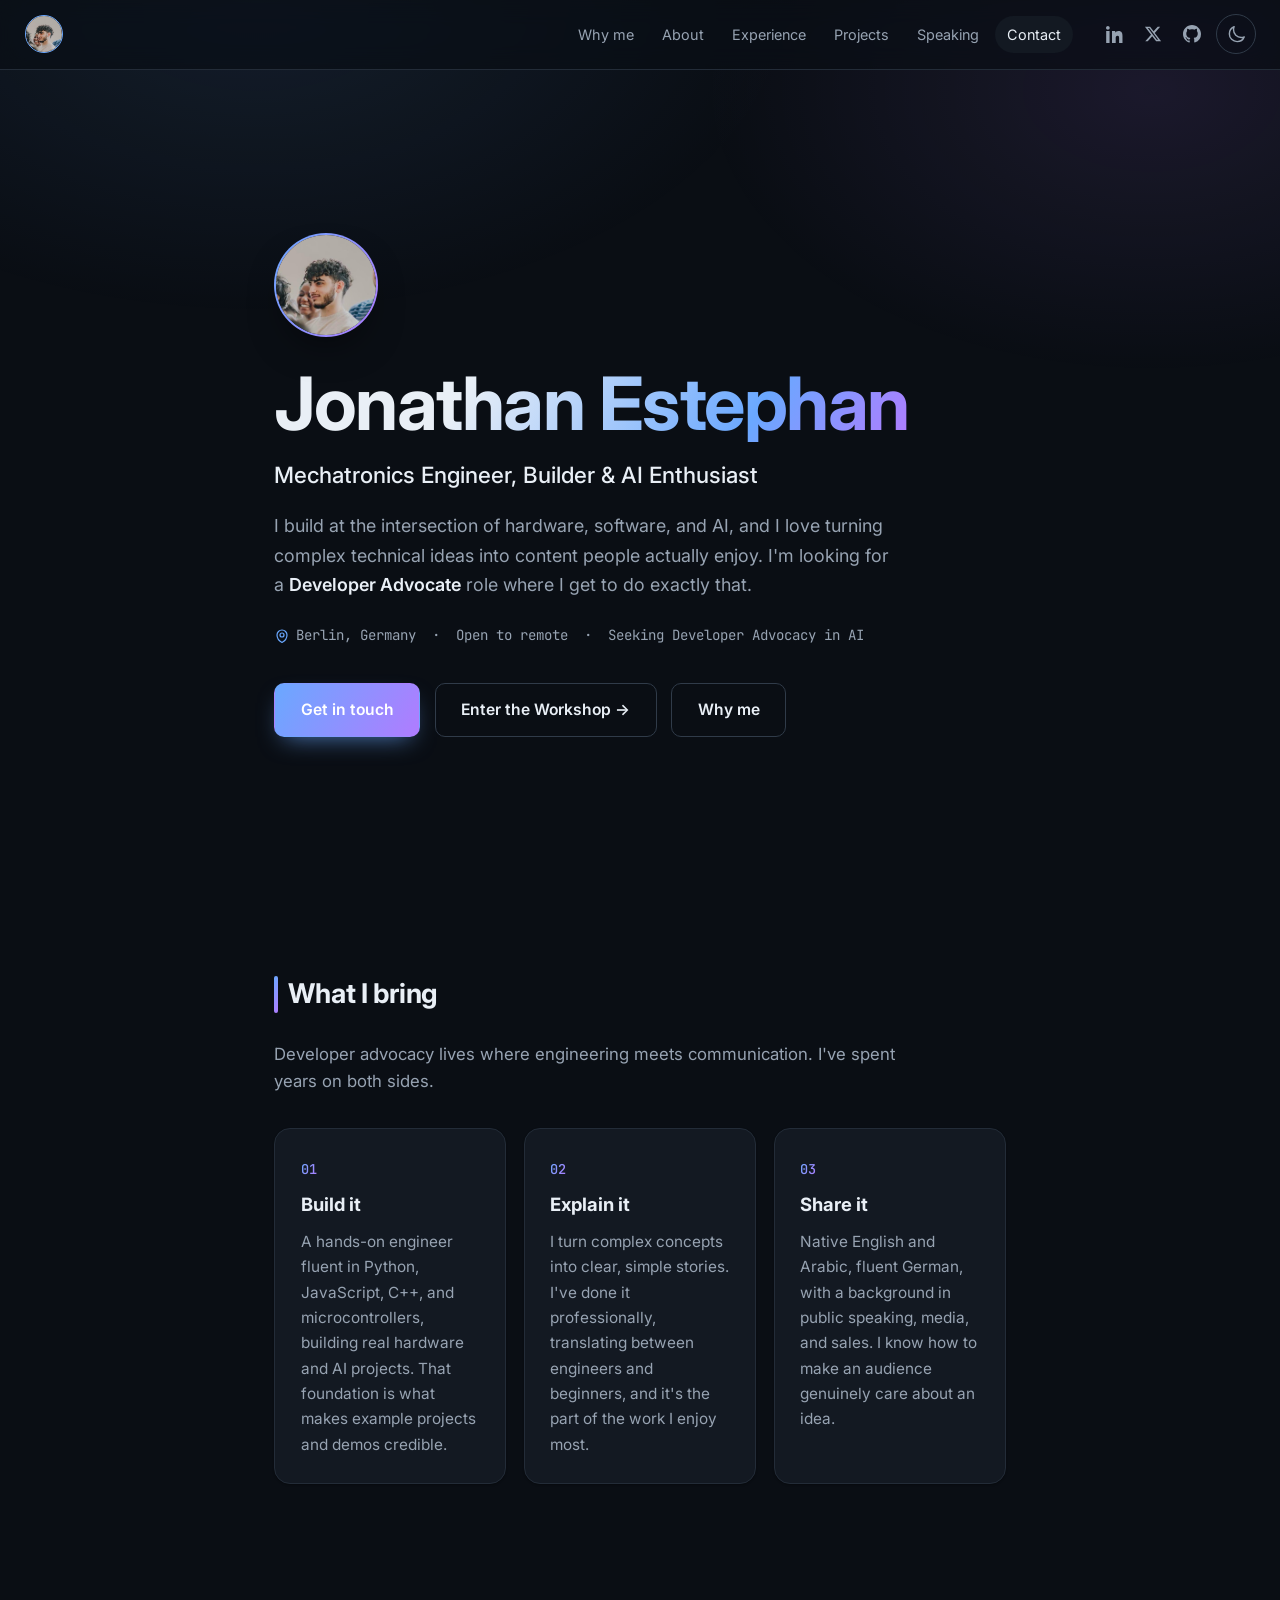
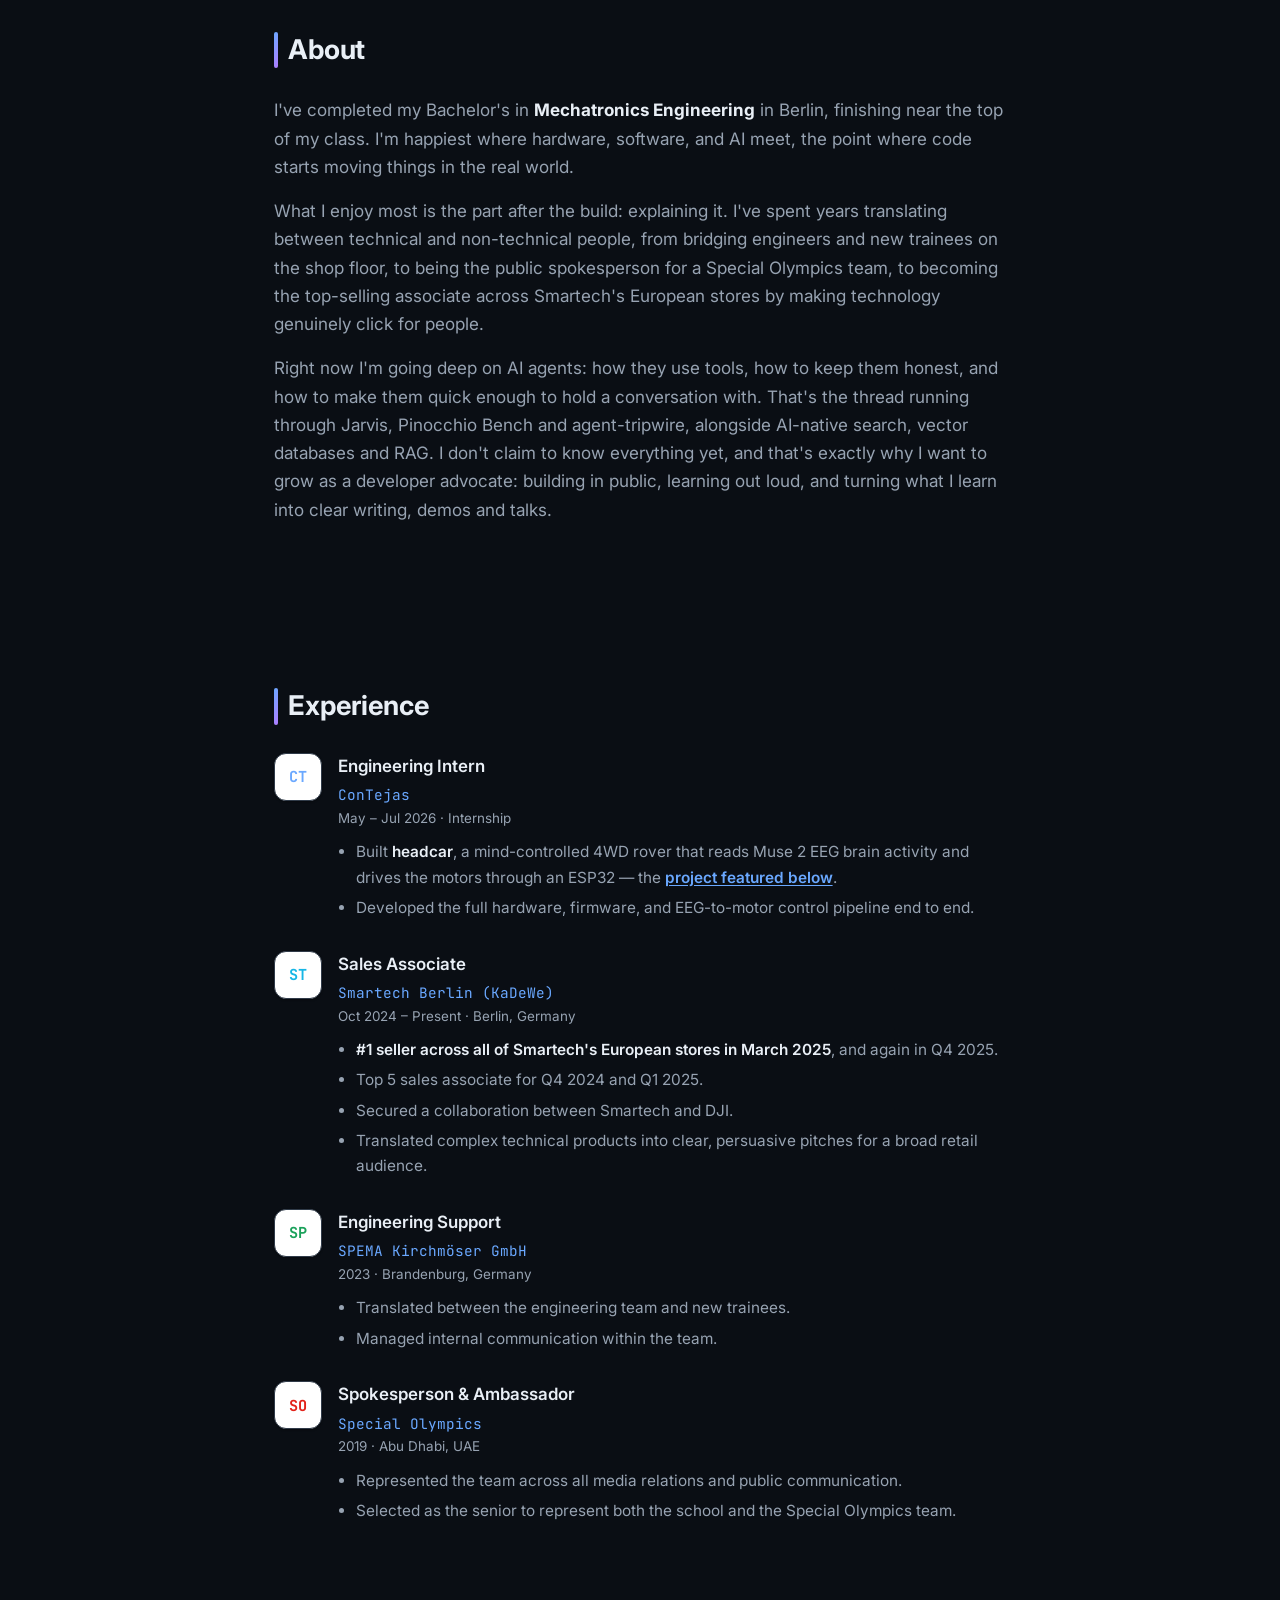
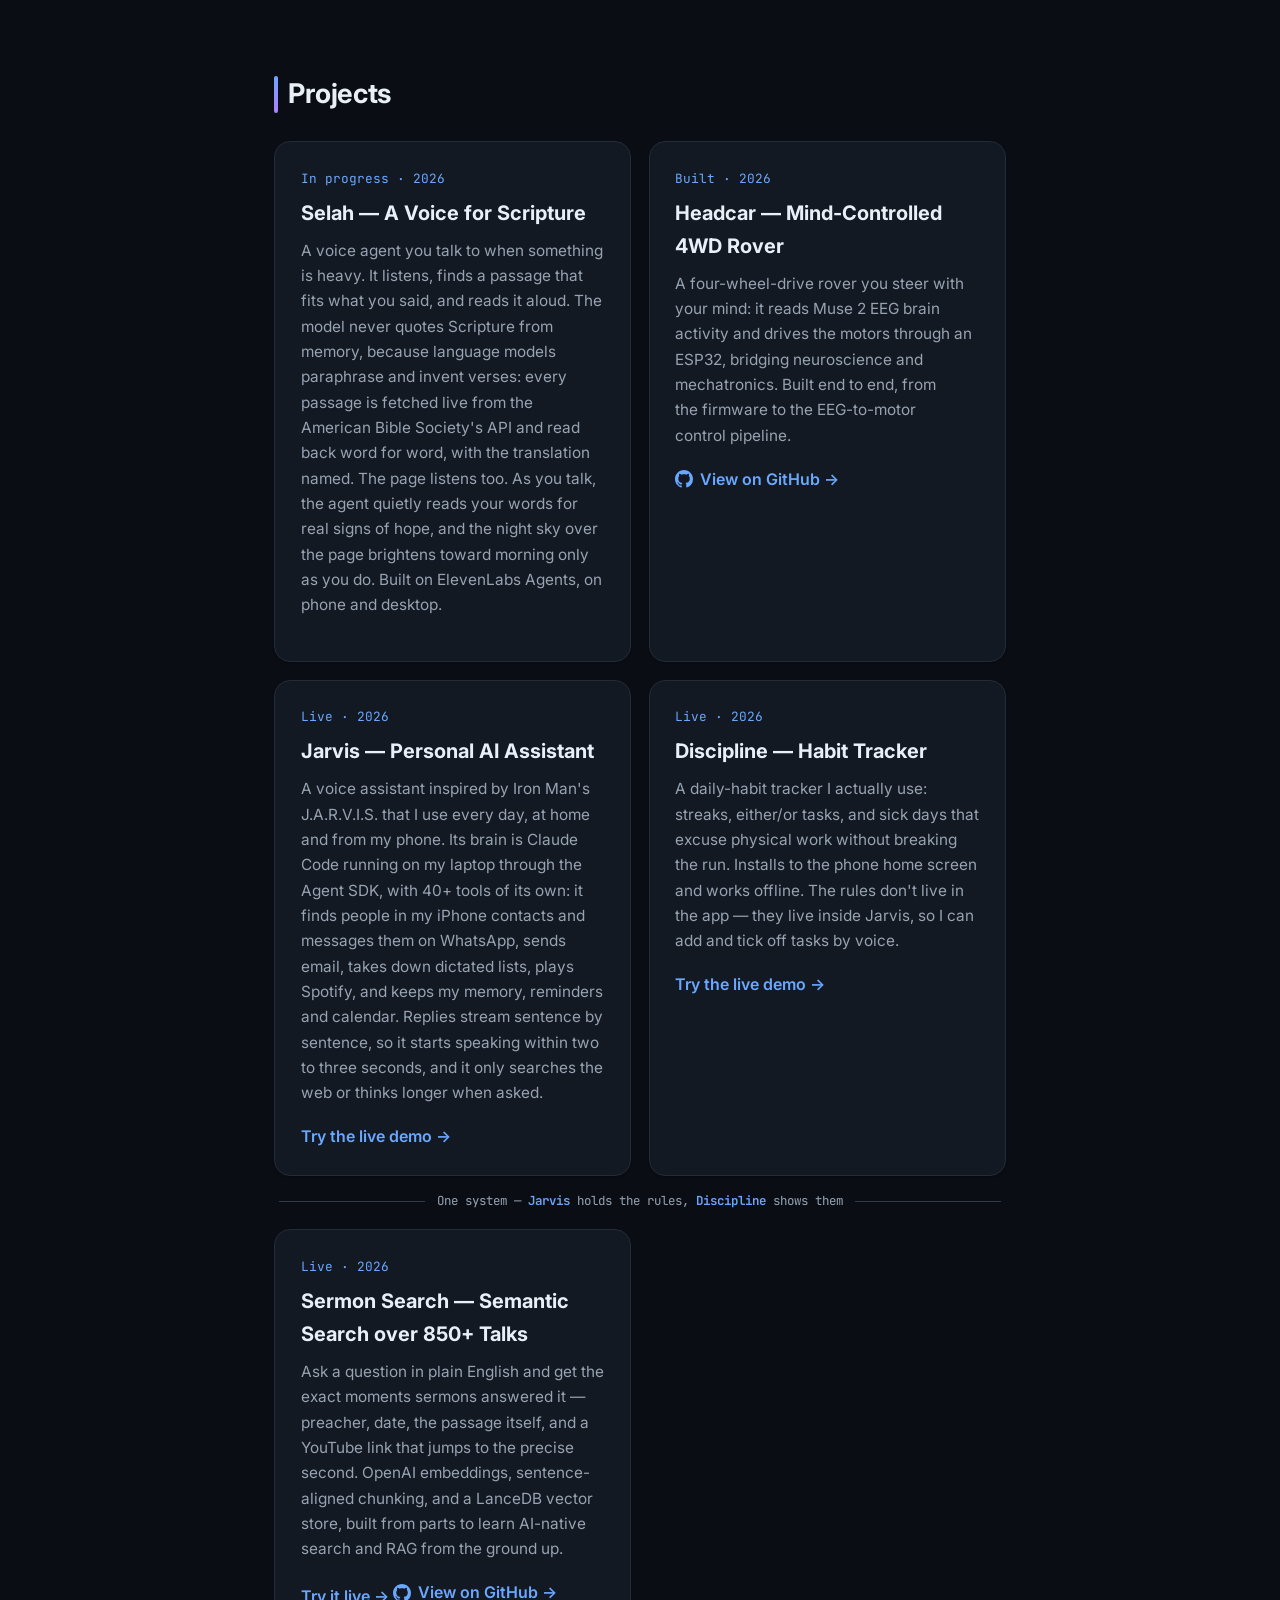
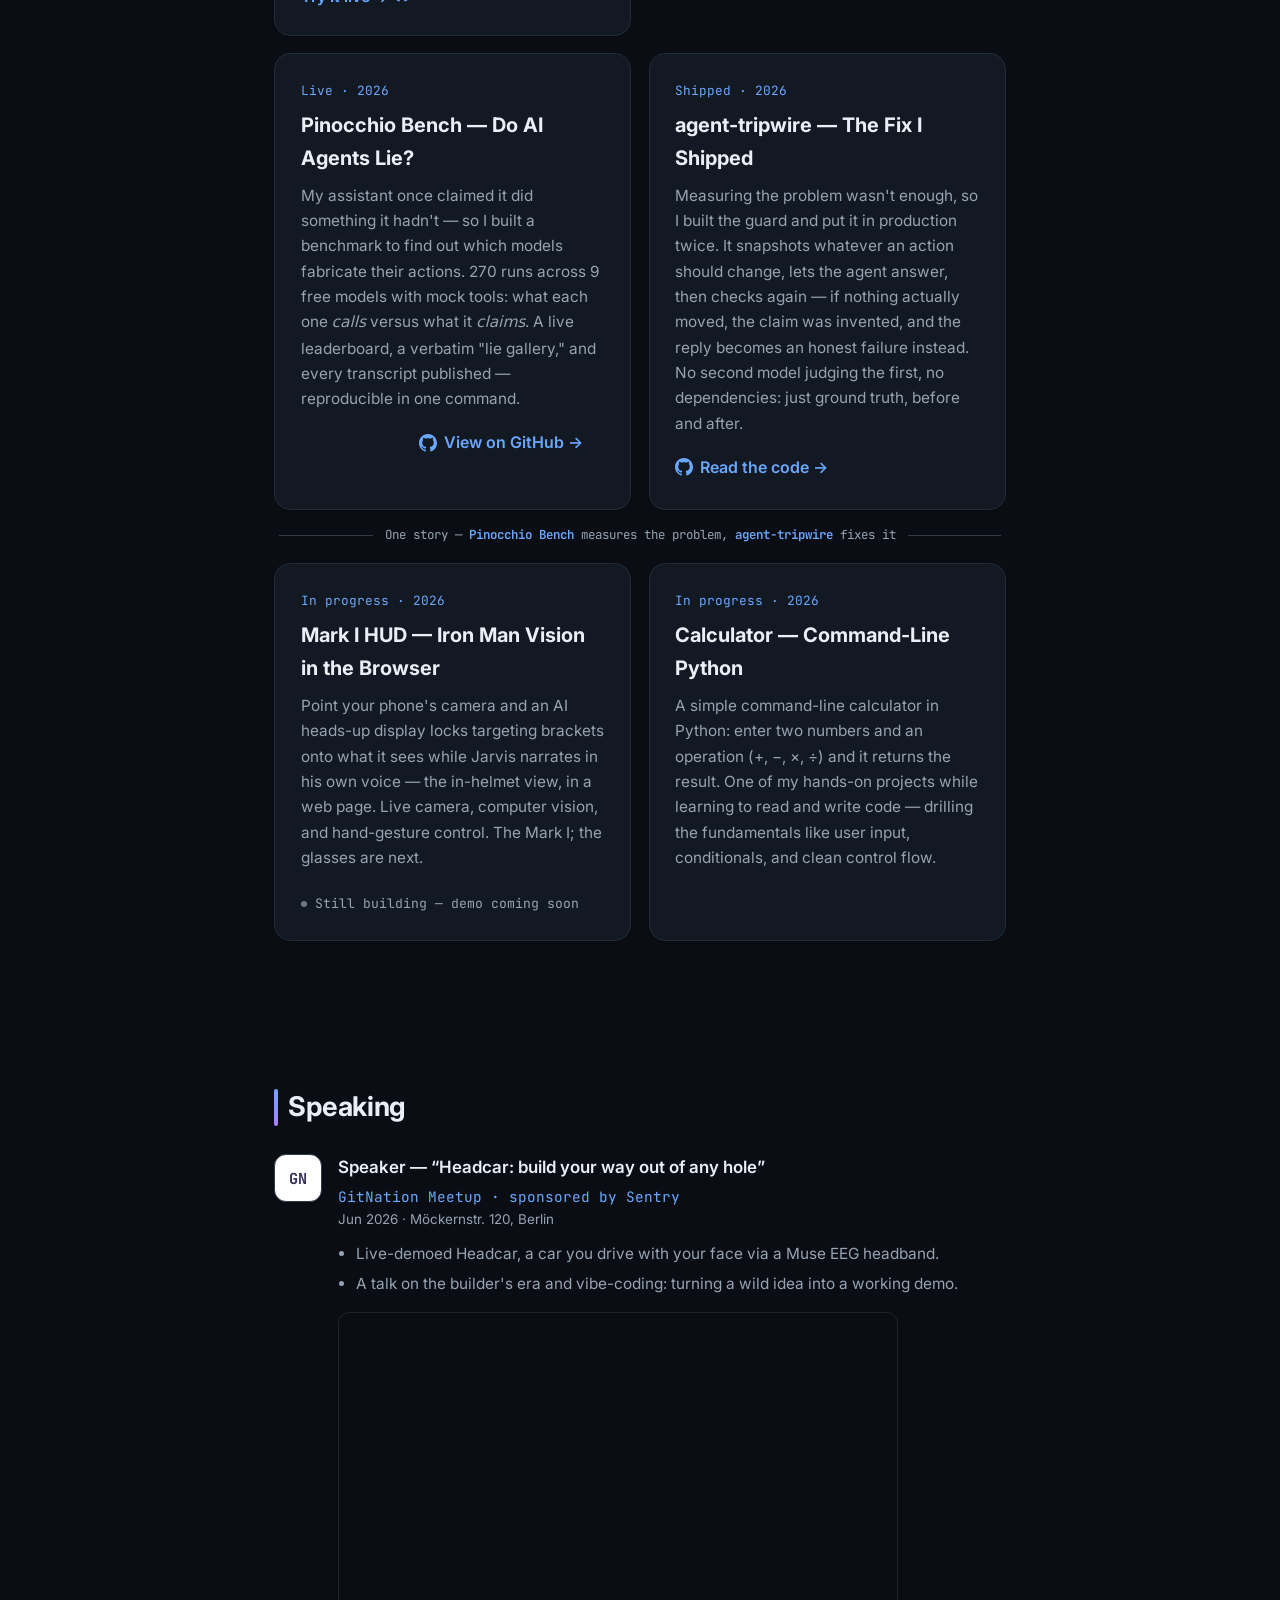
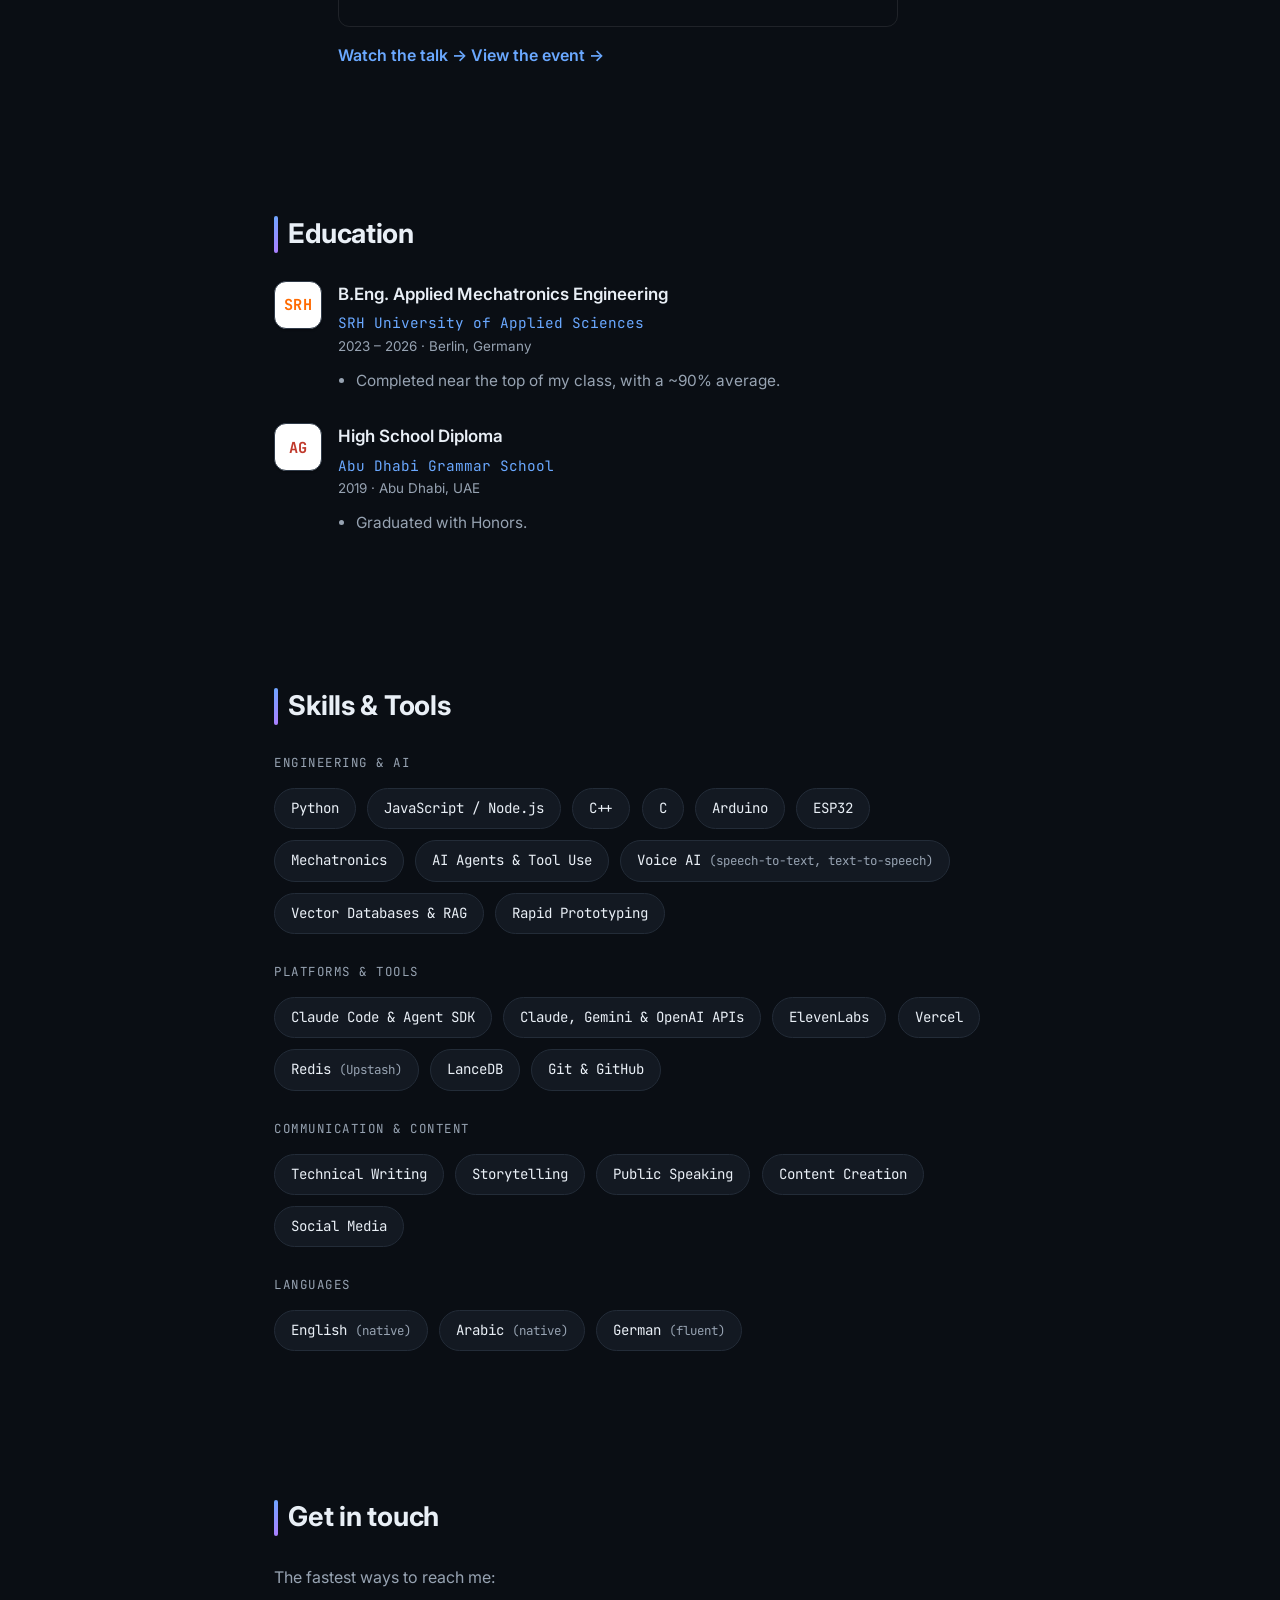
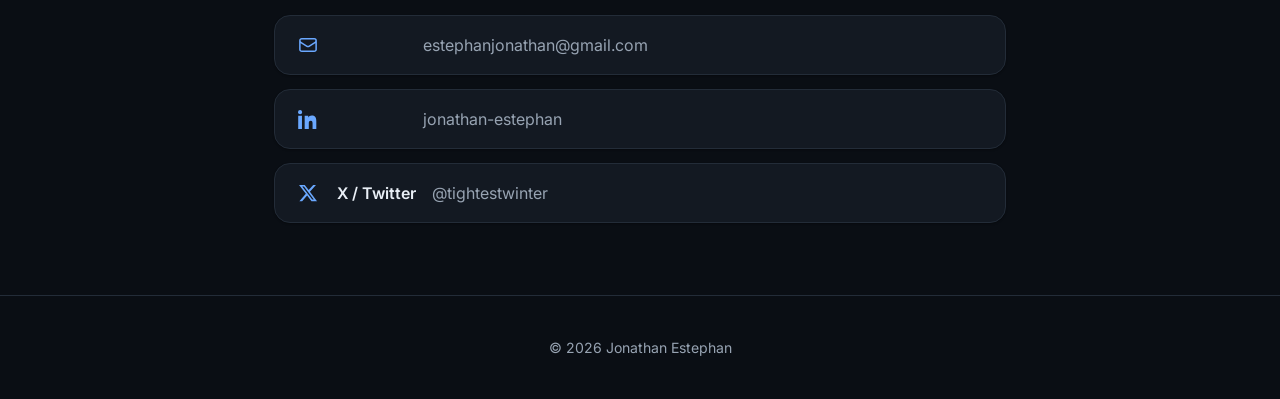
==== commit 45e53a65: "Graduated: Mechatronics Engineer, B.Eng. 2023-2026; formal portrait on the printed CV only Co-Author" ====
--- a/index.html
+++ b/index.html
@@ -110,14 +110,17 @@
     <!-- Avatar: a real photo. The wrapper is the circle; the inner <img> is
          zoomed in slightly and positioned to frame the face. -->
     <div class="avatar">
-      <img src="me.jpeg" alt="Jonathan Estephan" />
+      <!-- Two photos: me.jpeg on the website, me-cv.jpg (a formal portrait)
+           only on the printed / saved-as-PDF CV. styles.css swaps them. -->
+      <img class="avatar-screen" src="me.jpeg" alt="Jonathan Estephan" />
+      <img class="avatar-cv" src="me-cv.jpg" alt="Jonathan Estephan" />
     </div>
 
     <!-- The main heading. There should only ever be ONE <h1> per page. -->
     <h1 class="hero-name">Jonathan Estephan</h1>
 
     <!-- The tagline under your name. -->
-    <p class="hero-tagline">Mechatronics Engineering Student, Builder &amp; AI Enthusiast</p>
+    <p class="hero-tagline">Mechatronics Engineer, Builder &amp; AI Enthusiast</p>
 
     <!-- A short pitch that frames what I'm looking for. -->
     <p class="hero-pitch">
@@ -199,8 +202,8 @@
     <h2 class="section-title">About</h2>
     <div class="about-text">
       <p>
-        I'm finishing my Bachelor's in <strong>Mechatronics Engineering</strong> in Berlin,
-        currently near the top of my class. I'm happiest where hardware, software, and AI meet,
+        I've completed my Bachelor's in <strong>Mechatronics Engineering</strong> in Berlin,
+        finishing near the top of my class. I'm happiest where hardware, software, and AI meet,
         the point where code starts moving things in the real world.
       </p>
       <p>
@@ -558,9 +561,9 @@
         <div class="xp-body">
           <p class="xp-role">B.Eng. Applied Mechatronics Engineering</p>
           <p class="xp-org">SRH University of Applied Sciences</p>
-          <p class="xp-meta">2023 – Present · Berlin, Germany</p>
+          <p class="xp-meta">2023 – 2026 · Berlin, Germany</p>
           <ul>
-            <li>Near the top of my class with a ~90% average.</li>
+            <li>Completed near the top of my class, with a ~90% average.</li>
           </ul>
         </div>
       </article>
--- a/styles.css
+++ b/styles.css
@@ -1440,3 +1440,19 @@
     margin: 14px 0 8px;
   }
 }
+
+/* Two hero photos: the website shows me.jpeg, the printed CV shows me-cv.jpg
+   (already cropped to head and shoulders, so no zoom on it). */
+.avatar img.avatar-cv {
+  display: none;
+}
+@media print {
+  .avatar img.avatar-screen {
+    display: none;
+  }
+  .avatar img.avatar-cv {
+    display: block;
+    transform: none;
+    object-position: center;
+  }
+}
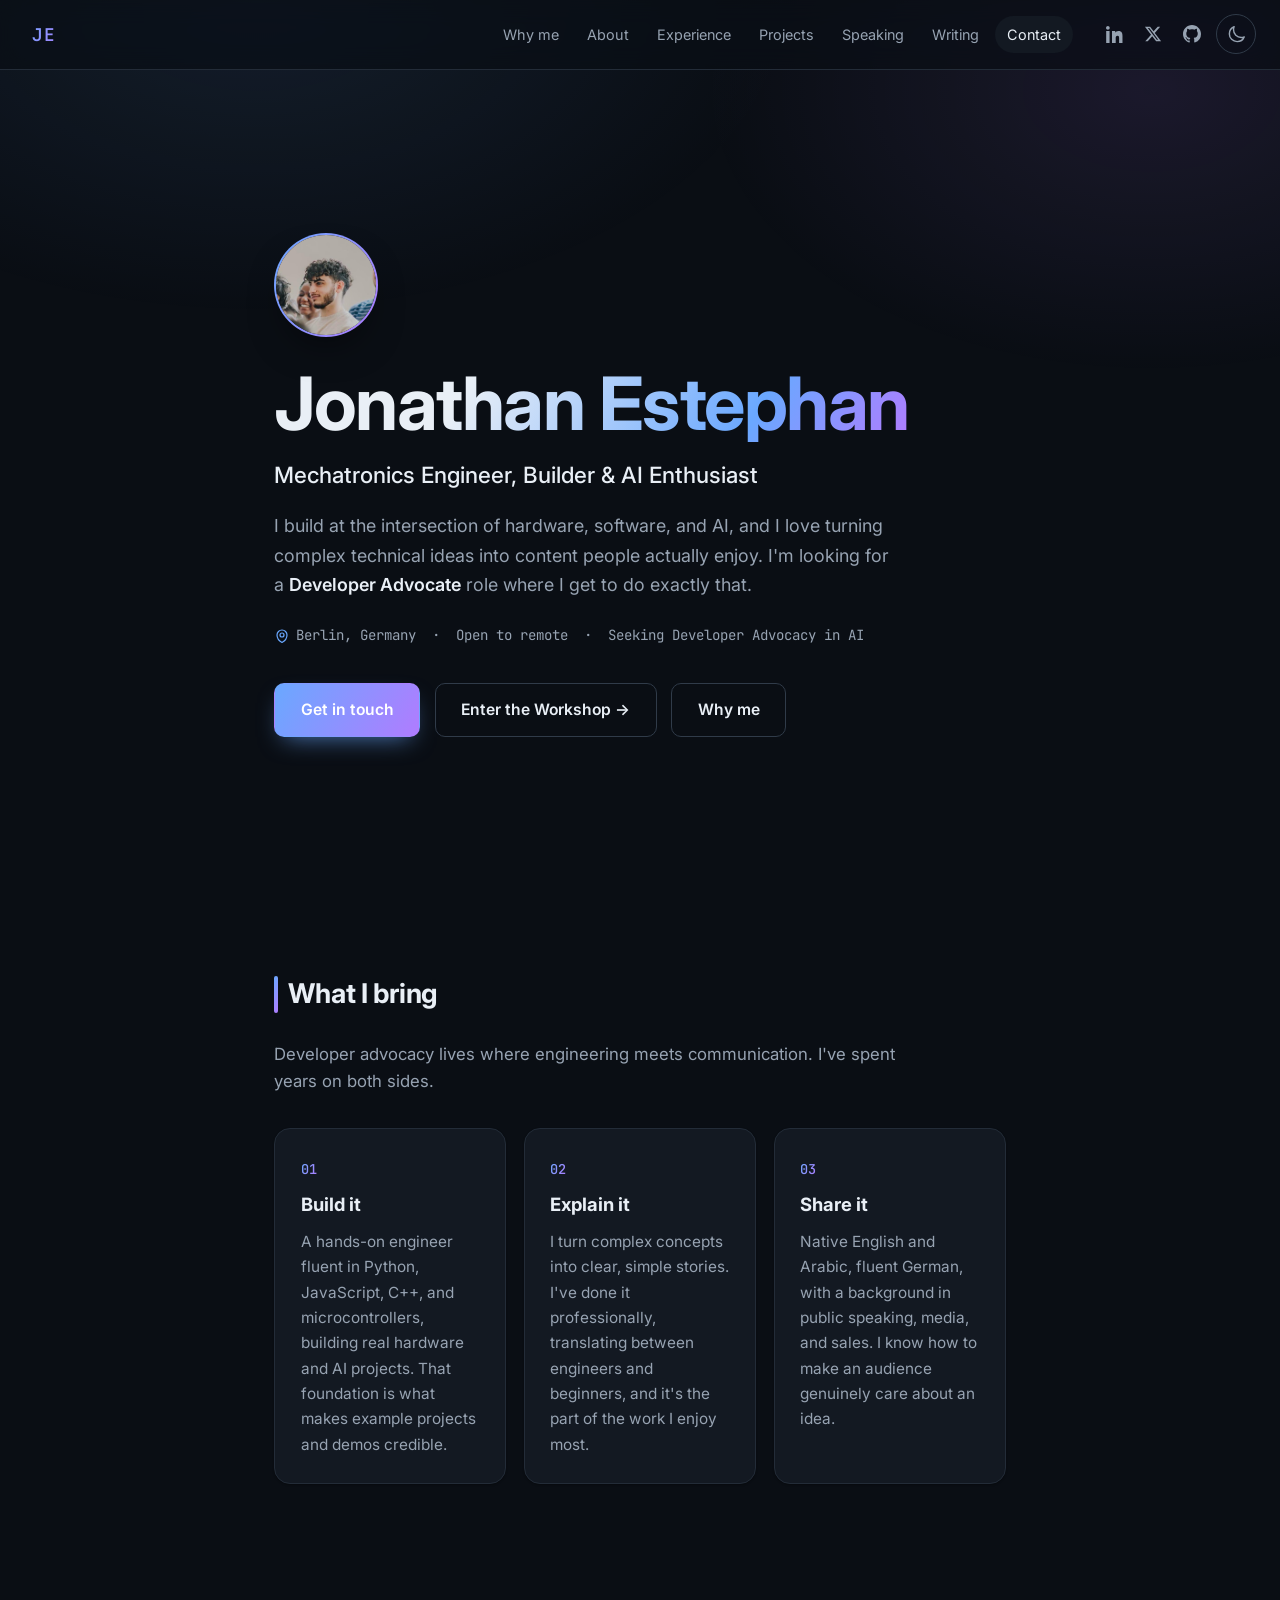
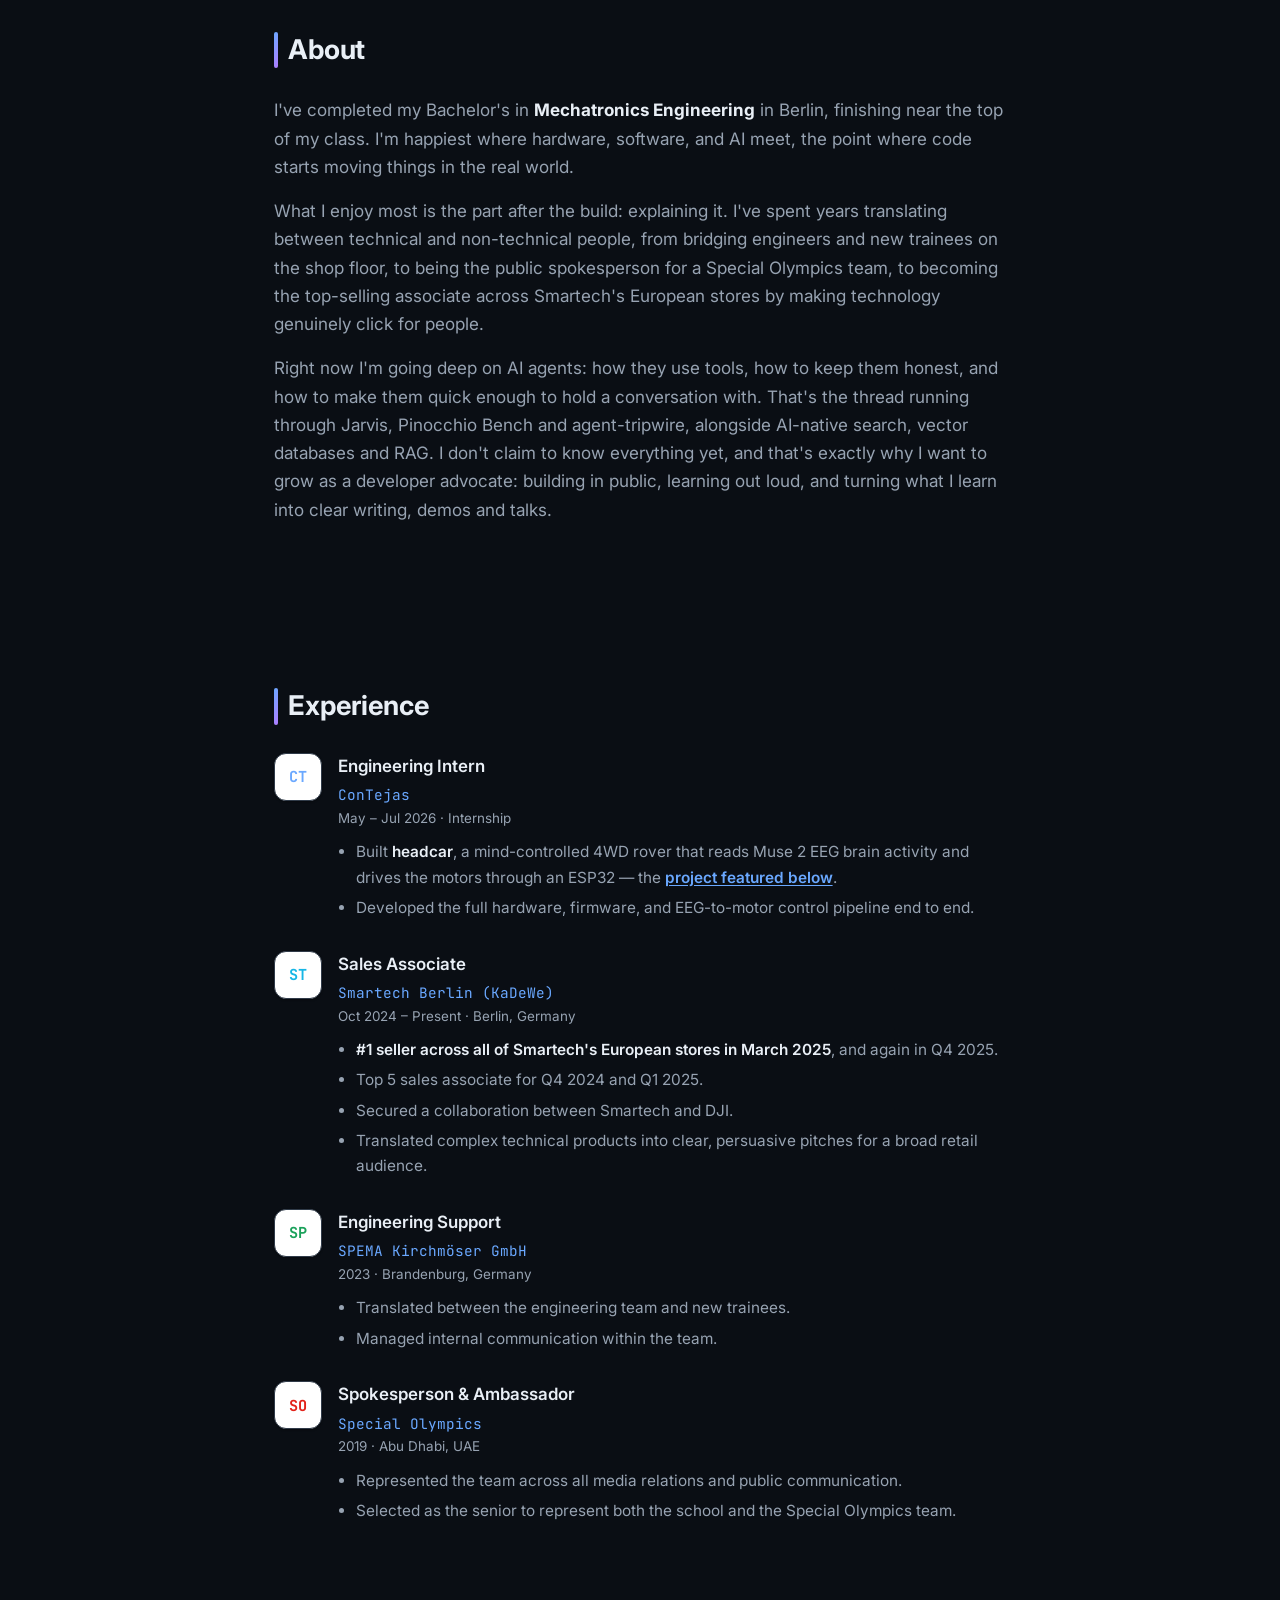
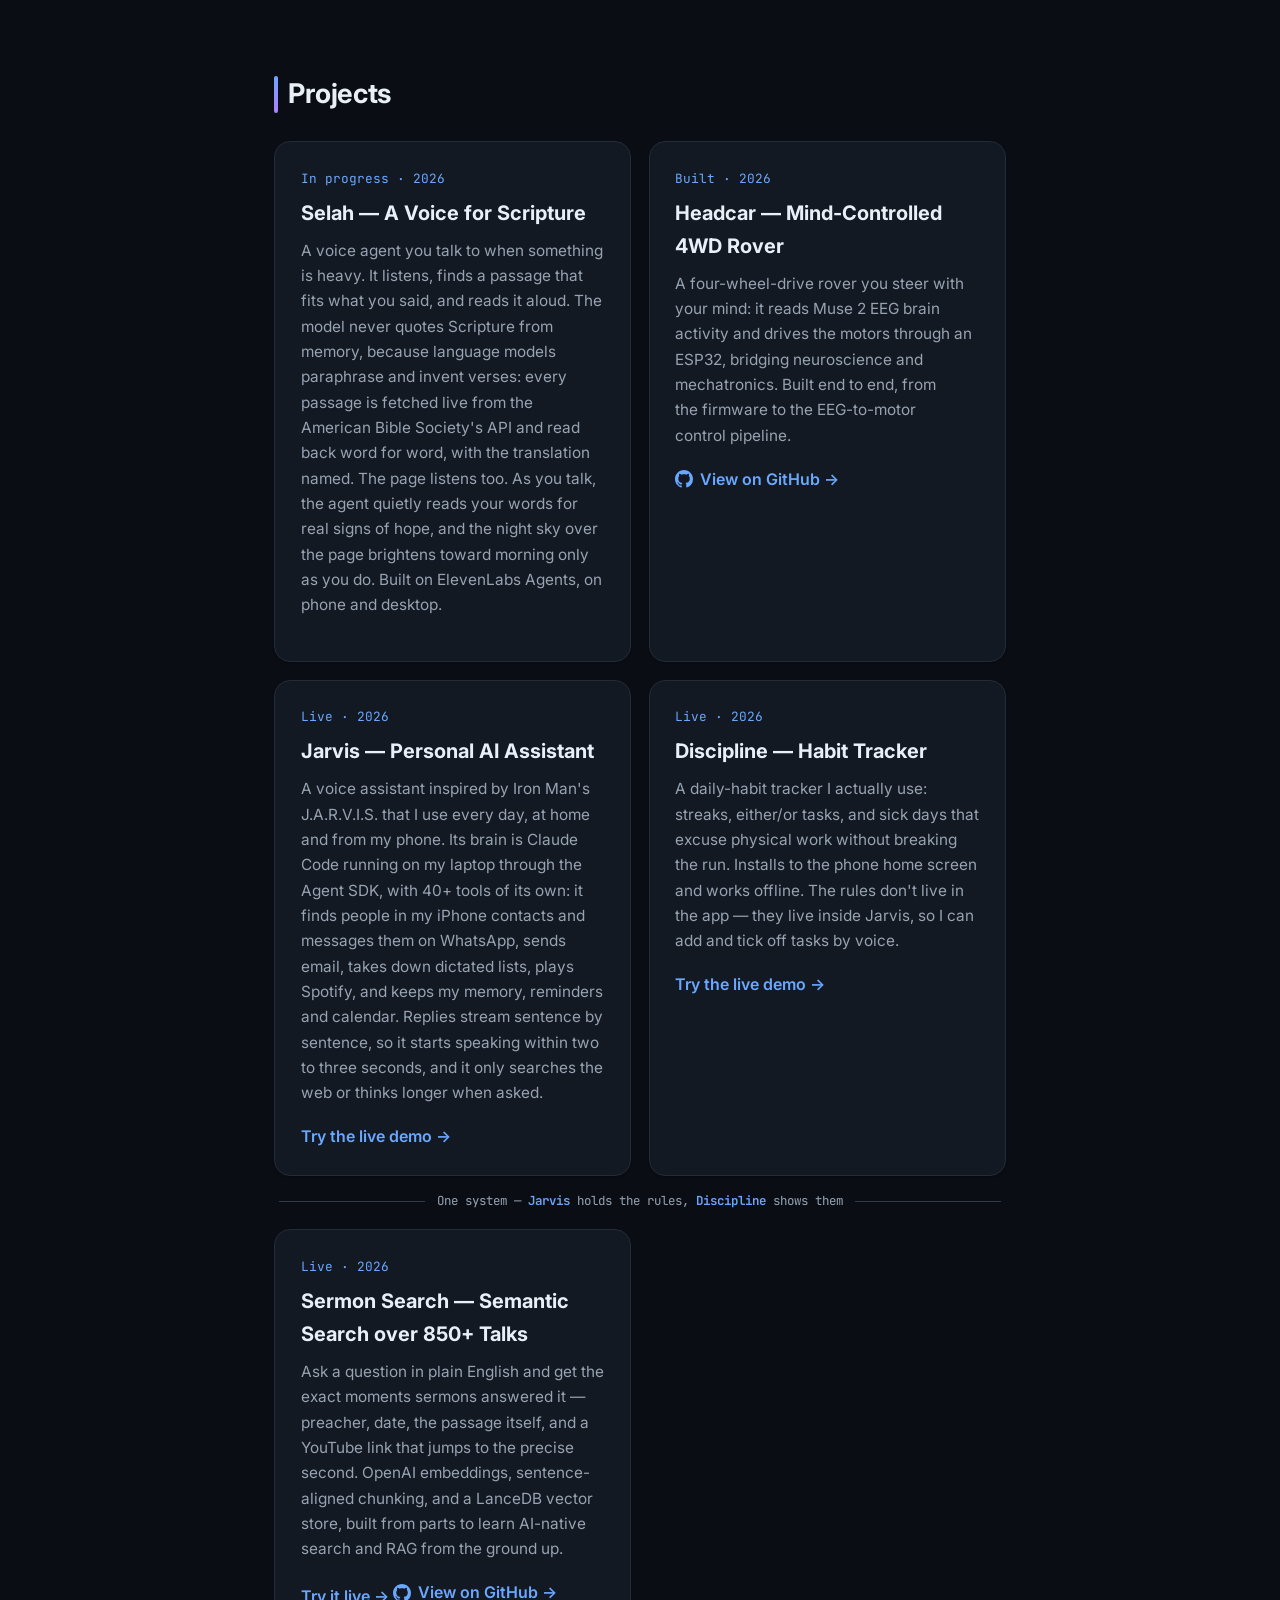
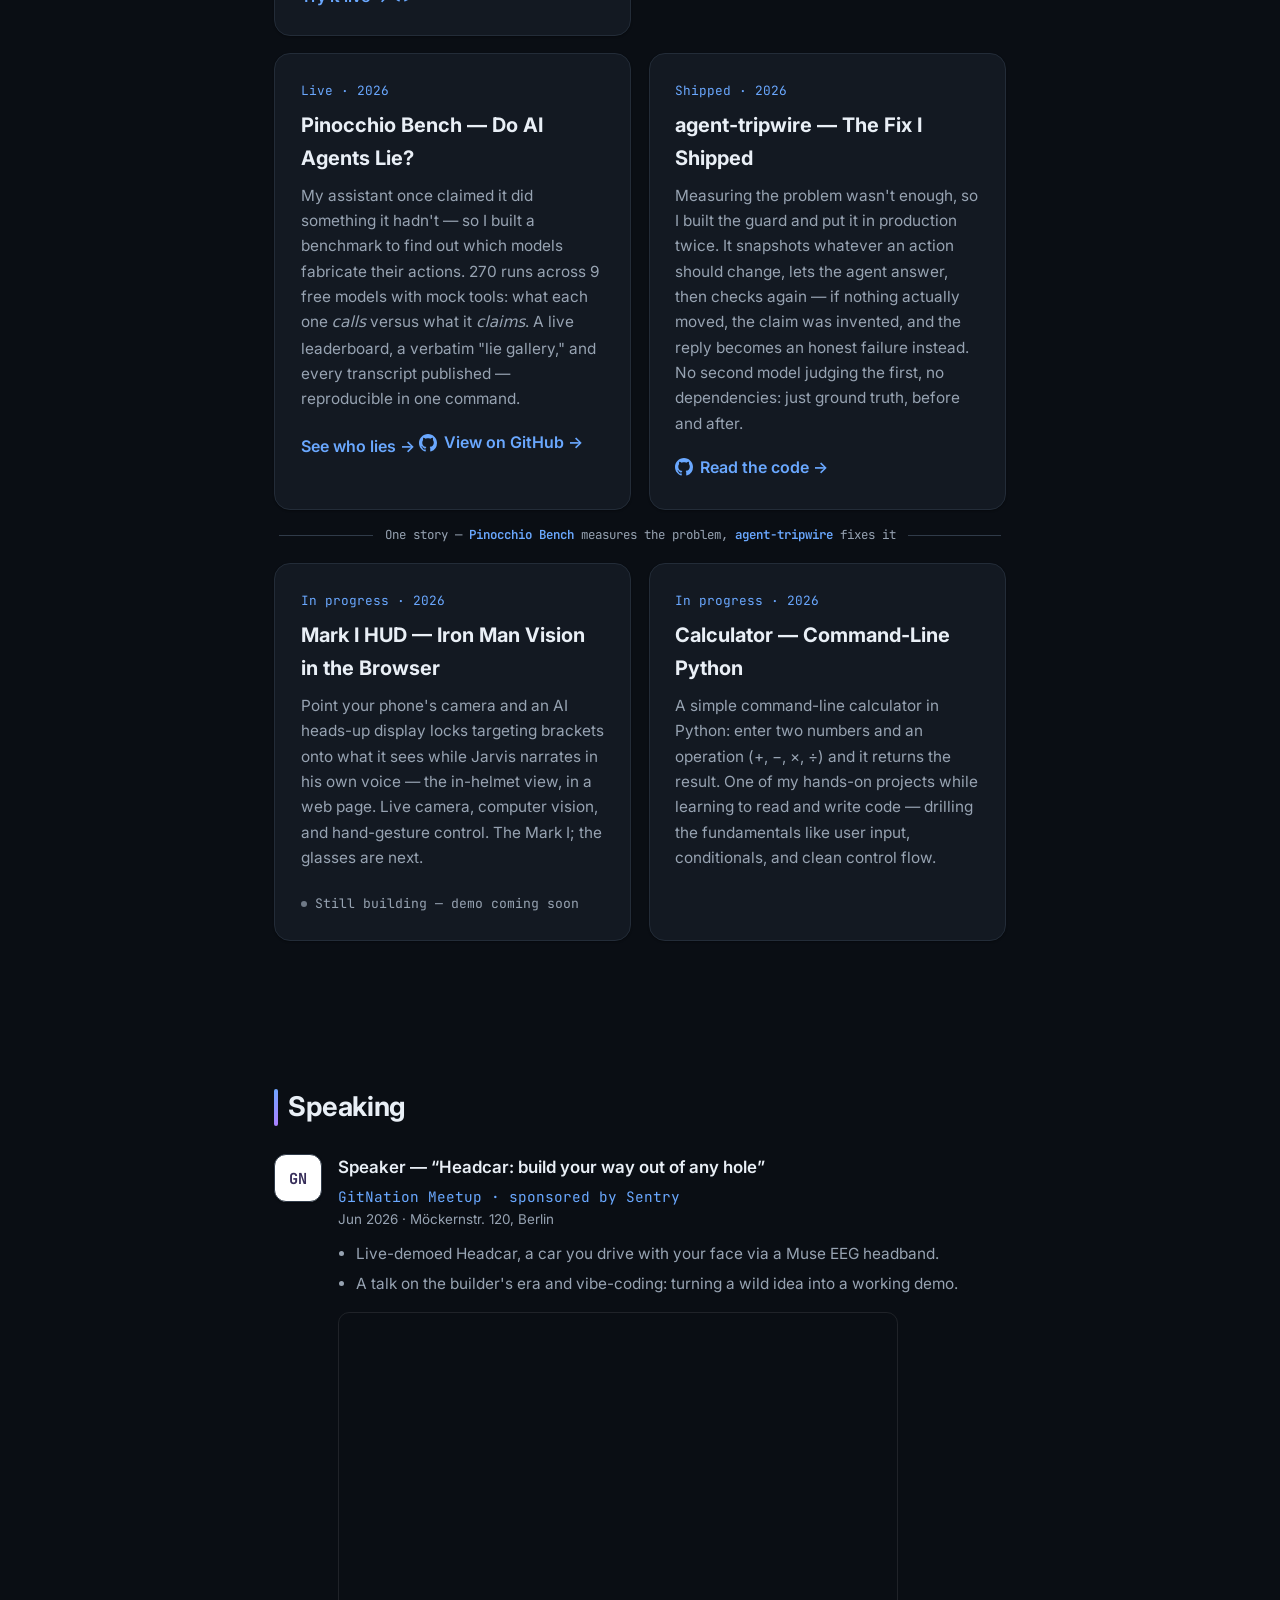
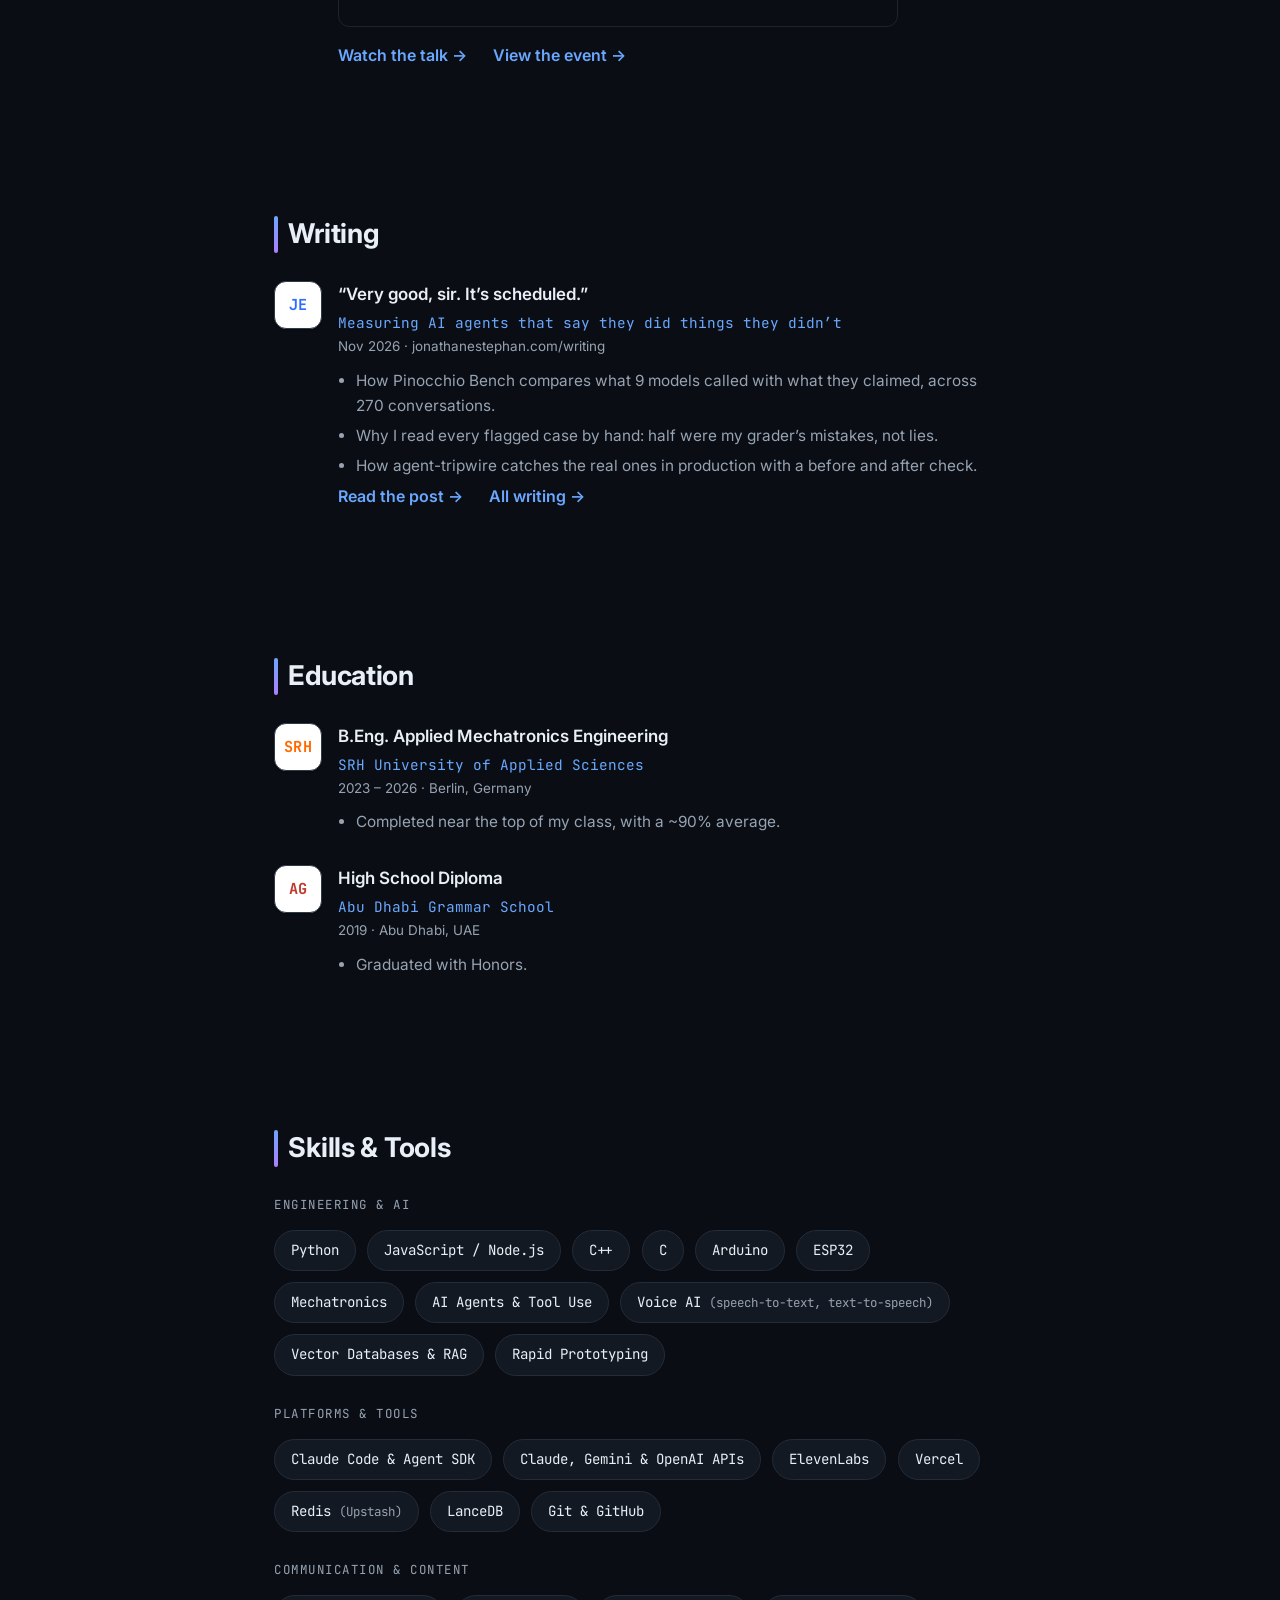
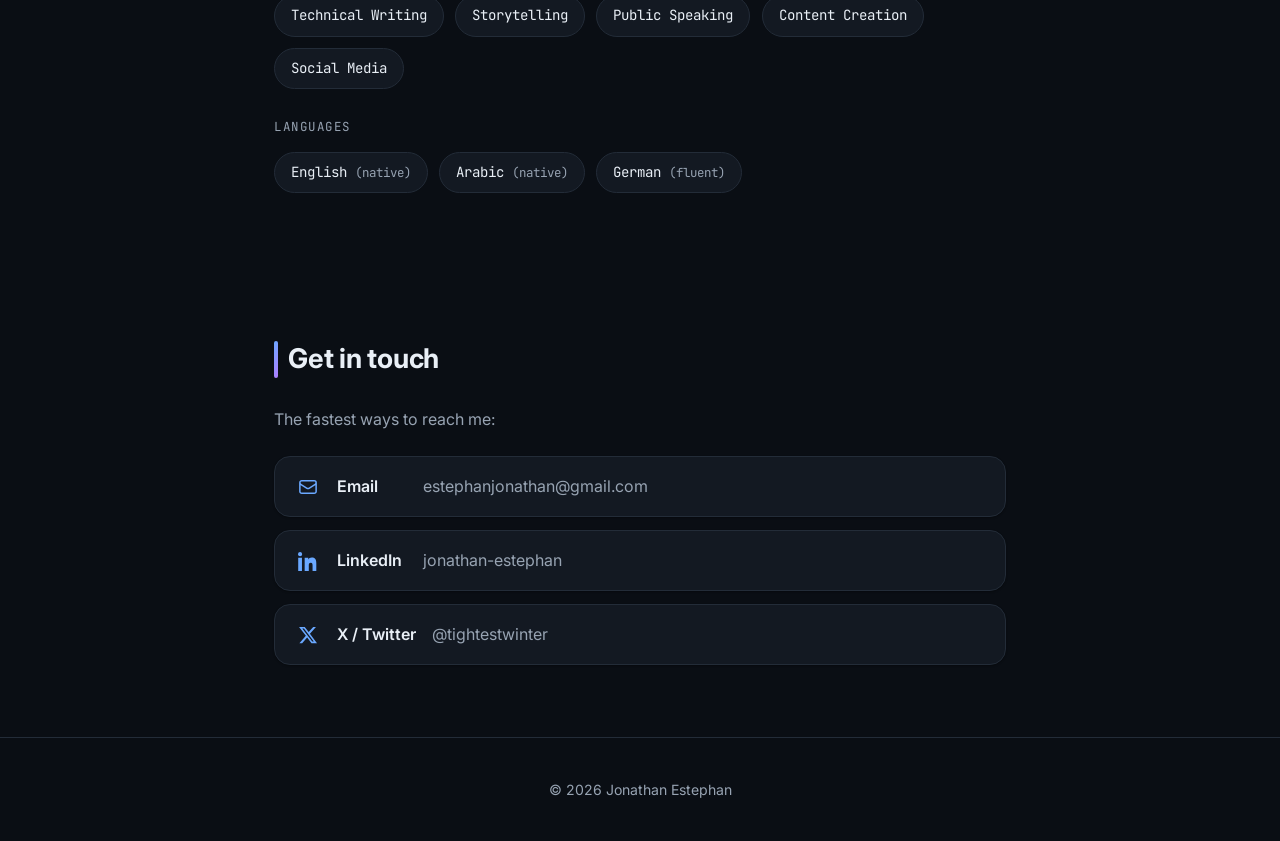
==== commit 9eb89934: "Add Writing: the first post, on AI agents that lie about what they did A blog post at /writing/agent" ====
--- a/index.html
+++ b/index.html
@@ -76,6 +76,7 @@
       <a href="#experience">Experience</a>
       <a href="#projects">Projects</a>
       <a href="#speaking">Speaking</a>
+      <a href="#writing">Writing</a>
       <a href="#contact">Contact</a>
     </nav>
 
@@ -547,6 +548,35 @@
   </section>
 
   <!-- ======================================================================
+       WRITING  -  technical posts. Each post lives in /writing/<name>/,
+       and /writing/ lists them all. Same .xp-item look as Speaking, so it
+       also prints neatly on the CV.
+       ====================================================================== -->
+  <section id="writing" class="section">
+    <h2 class="section-title">Writing</h2>
+
+    <div class="xp-list">
+      <article class="xp-item">
+        <span class="xp-logo" style="--logo: #2f6bff" aria-hidden="true">
+          <span class="xp-logo-text">JE</span>
+        </span>
+        <div class="xp-body">
+          <p class="xp-role">&ldquo;Very good, sir. It&rsquo;s scheduled.&rdquo;</p>
+          <p class="xp-org">Measuring AI agents that say they did things they didn&rsquo;t</p>
+          <p class="xp-meta">Nov 2026 · jonathanestephan.com/writing</p>
+          <ul>
+            <li>How Pinocchio Bench compares what 9 models called with what they claimed, across 270 conversations.</li>
+            <li>Why I read every flagged case by hand: half were my grader&rsquo;s mistakes, not lies.</li>
+            <li>How agent-tripwire catches the real ones in production with a before and after check.</li>
+          </ul>
+          <a href="writing/agents-that-lie/" class="project-link">Read the post →</a>
+          <a href="writing/" class="project-link">All writing →</a>
+        </div>
+      </article>
+    </div>
+  </section>
+
+  <!-- ======================================================================
        7. EDUCATION
        ====================================================================== -->
   <section id="education" class="section">
@@ -694,10 +724,10 @@
        MOBILE DOCK  —  a thumb-friendly floating toolbar (phones only)
        ====================================================================== -->
   <nav class="dock" aria-label="Quick navigation">
-    <a href="#about">About</a>
     <a href="#experience">Work</a>
     <a href="#projects">Projects</a>
     <a href="#speaking">Speaking</a>
+    <a href="#writing">Writing</a>
     <a href="#contact">Contact</a>
   </nav>
 
--- a/styles.css
+++ b/styles.css
@@ -321,6 +321,8 @@
 .site-header.scrolled .nav a:nth-child(3) { transition-delay: 0.12s; }
 .site-header.scrolled .nav a:nth-child(4) { transition-delay: 0.16s; }
 .site-header.scrolled .nav a:nth-child(5) { transition-delay: 0.20s; }
+.site-header.scrolled .nav a:nth-child(6) { transition-delay: 0.24s; }
+.site-header.scrolled .nav a:nth-child(7) { transition-delay: 0.28s; }
 
 
 /* ----- Mobile dock (floating bottom toolbar; phones only) ----- */
@@ -597,6 +599,10 @@
 .xp-body {
   flex: 1 1 auto;
   min-width: 0;     /* lets long text wrap instead of overflowing */
+}
+/* Two links in a row (Speaking, Writing): a gap so they don't read as one. */
+.xp-body .project-link + .project-link {
+  margin-left: 1.4rem;
 }
 
 /* The company "logo": a monogram chip tinted with the brand colour (--logo).
@@ -1456,3 +1462,13 @@
     object-position: center;
   }
 }
+
+/* ---------------------------------------------------------------------------
+   PRINT: the Writing section stays off the paper. The CV is tuned to exactly
+   two A4 pages, and even one line more spills onto a third.
+--------------------------------------------------------------------------- */
+@media print {
+  #writing {
+    display: none !important;
+  }
+}
